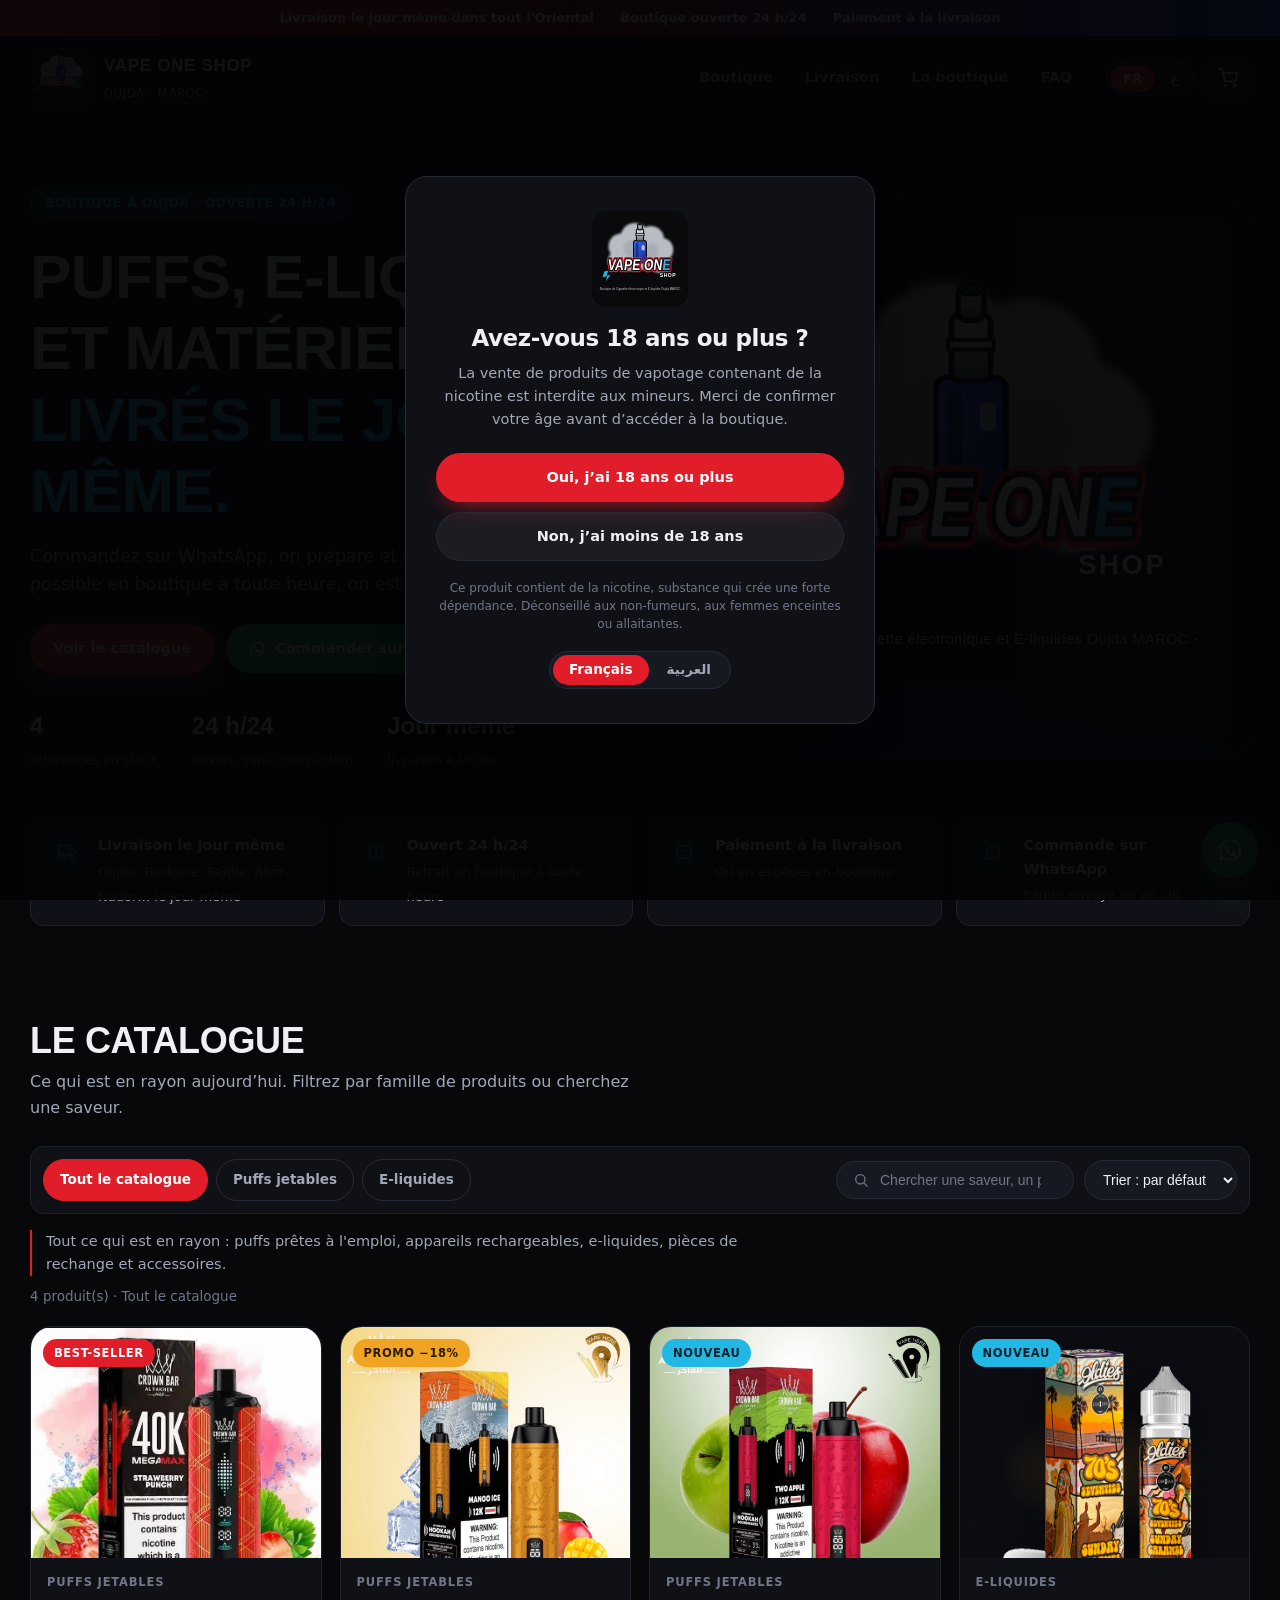
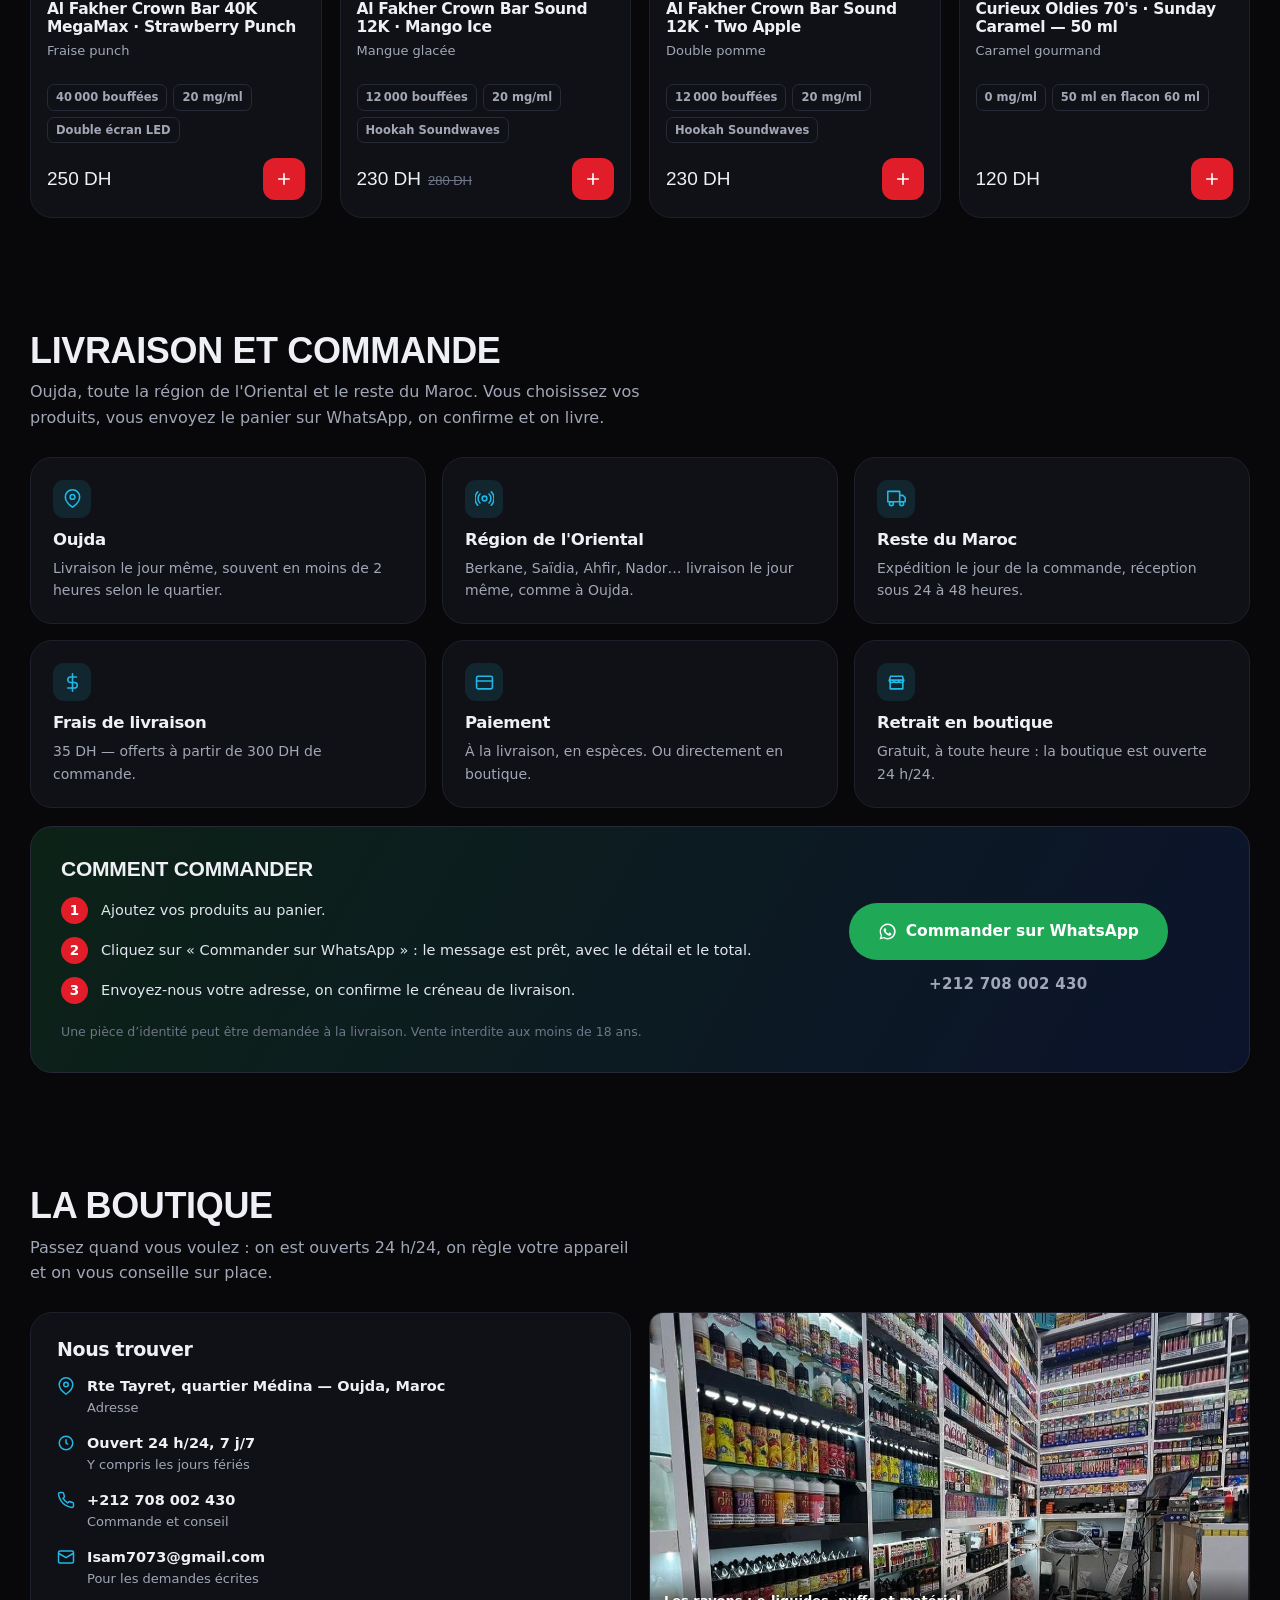
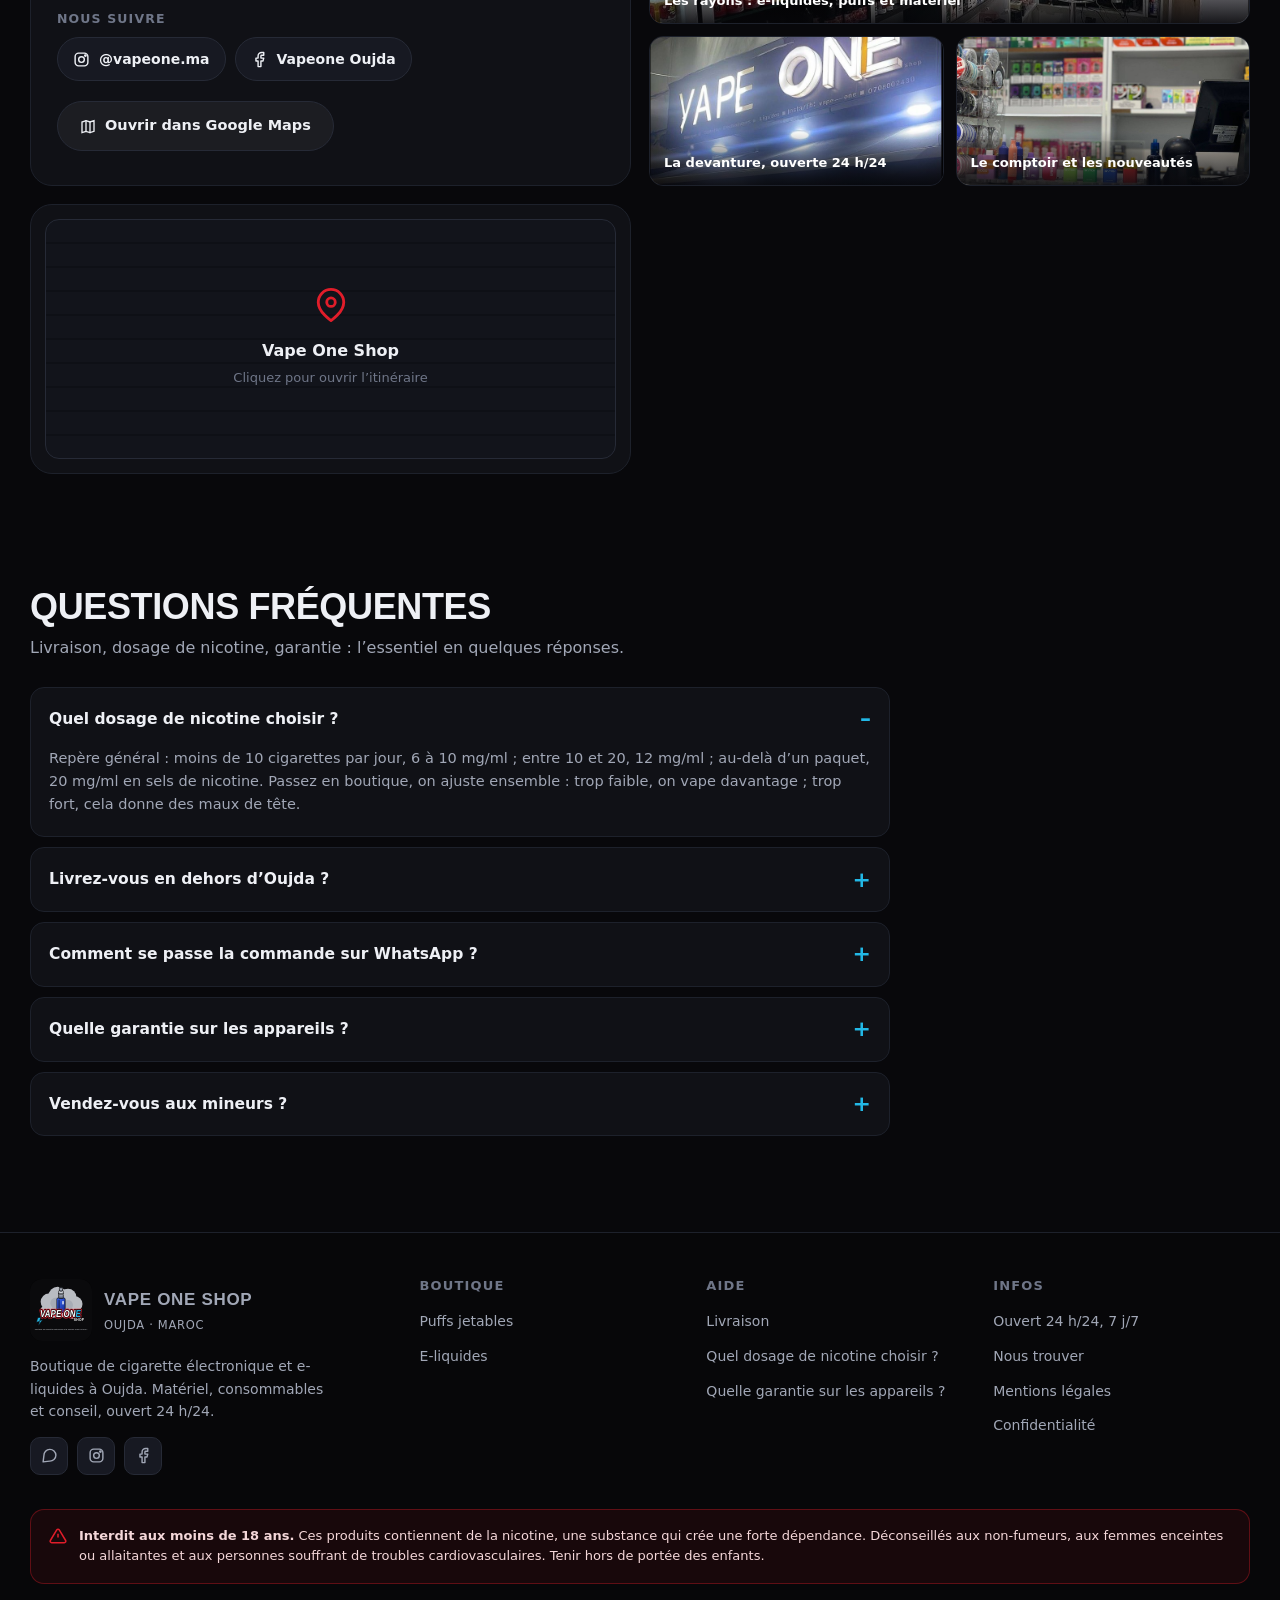
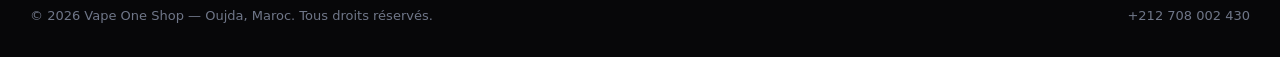
==== index.html @ eb155475 "Correction de la page blanche et retour du compteur de références Un navigateur ayant gardé l'ancien" ====
<!doctype html>
<html lang="fr" dir="ltr">
<head>
<meta charset="utf-8">
<meta name="viewport" content="width=device-width, initial-scale=1">
<title>Vape One Shop — Puffs, cigarettes électroniques et e-liquides à Oujda</title>
<meta name="description" content="Vape One Shop, Oujda : puffs, cigarettes électroniques, e-liquides et accessoires. Ouvert 24 h/24, livraison le jour même à Oujda, commande sur WhatsApp.">
<link rel="icon" href="assets/img/logo.svg">

<!-- Aperçu des liens partagés.
     APRÈS l'achat du domaine, remplacer l'adresse github.io par le domaine
     dans les trois lignes ci-dessous : WhatsApp et Facebook exigent des URL complètes. -->
<meta property="og:type" content="website">
<meta property="og:site_name" content="Vape One Shop">
<meta property="og:title" content="Vape One Shop — Oujda">
<meta property="og:description" content="Puffs, cigarettes électroniques et e-liquides à Oujda. Ouvert 24 h/24, livraison le jour même, commande sur WhatsApp.">
<meta property="og:url" content="https://naps927.github.io/vape-one/">
<meta property="og:image" content="https://naps927.github.io/vape-one/assets/img/og-cover.jpg">
<meta property="og:image:width" content="1200">
<meta property="og:image:height" content="630">
<meta property="og:locale" content="fr_MA">
<meta property="og:locale:alternate" content="ar_MA">
<meta name="twitter:card" content="summary_large_image">
<link rel="stylesheet" href="assets/css/styles.css?v=3">
</head>
<body>

<!-- ===================== CONTRÔLE D'ÂGE ===================== -->
<div class="agegate" id="agegate" hidden>
  <div class="agegate-card">
    <img src="assets/img/logo.png" alt="Vape One Shop" onerror="this.onerror=null;this.src='assets/img/logo.svg'">
    <h2 data-i18n="age.title"></h2>
    <p data-i18n="age.text"></p>
    <div class="agegate-actions">
      <button class="btn btn-primary btn-block" id="ageYes" data-i18n="age.yes"></button>
      <button class="btn btn-ghost btn-block" id="ageNo" data-i18n="age.no"></button>
    </div>
    <p class="denied" id="ageDenied" hidden data-i18n="age.denied"></p>
    <small data-i18n="age.legal"></small>
    <div class="lang-switch small" id="ageLang">
      <button data-lang="fr">Français</button>
      <button data-lang="ar">العربية</button>
    </div>
  </div>
</div>

<!-- ===================== BANDEAU ===================== -->
<div class="topbar">
  <div class="wrap">
    <span data-i18n="top.delivery"></span>
    <span data-i18n="top.open"></span>
    <span data-i18n="top.pay"></span>
  </div>
</div>

<!-- ===================== HEADER ===================== -->
<header class="site-header">
  <div class="wrap header-row">
    <a class="brand" href="#top">
      <img src="assets/img/logo.png" alt="Vape One Shop" onerror="this.onerror=null;this.src='assets/img/logo.svg'">
      <span class="brand-text">
        <strong class="display">Vape One Shop</strong>
        <small>Oujda · Maroc</small>
      </span>
    </a>

    <nav class="main-nav" id="mainNav">
      <a href="#boutique" data-i18n="nav.shop"></a>
      <a href="#rechargeable" data-i18n="nav.recharge"></a>
      <a href="#livraison" data-i18n="nav.delivery"></a>
      <a href="#magasin" data-i18n="nav.store"></a>
      <a href="#faq" data-i18n="nav.faq"></a>
    </nav>

    <div class="header-actions">
      <div class="lang-switch" id="langSwitch">
        <button data-lang="fr">FR</button>
        <button data-lang="ar">ع</button>
      </div>
      <button class="icon-btn burger" id="burger" aria-label="Menu" aria-expanded="false">
        <svg width="20" height="20" viewBox="0 0 24 24" fill="none" stroke="currentColor" stroke-width="2" stroke-linecap="round"><path d="M3 6h18M3 12h18M3 18h18"/></svg>
      </button>
      <button class="icon-btn" id="openCart" aria-label="Panier">
        <svg width="20" height="20" viewBox="0 0 24 24" fill="none" stroke="currentColor" stroke-width="2" stroke-linecap="round" stroke-linejoin="round"><circle cx="9" cy="21" r="1"/><circle cx="20" cy="21" r="1"/><path d="M1 1h4l2.7 13.4a2 2 0 0 0 2 1.6h9.7a2 2 0 0 0 2-1.6L23 6H6"/></svg>
        <span class="cart-count" id="cartCount" data-empty="true">0</span>
      </button>
    </div>
  </div>
</header>

<main id="top">

  <!-- ===================== HERO ===================== -->
  <section class="hero">
    <div class="wrap hero-grid">
      <div>
        <span class="eyebrow" data-i18n="hero.eyebrow"></span>
        <h1 class="display"><span data-i18n="hero.title1"></span><br><span class="cy" data-i18n="hero.title2"></span></h1>
        <p class="lead" data-i18n="hero.lead"></p>
        <div class="hero-cta">
          <a class="btn btn-primary" href="#boutique" data-i18n="hero.cta1"></a>
          <button class="btn btn-wa" data-wa="direct">
            <svg width="17" height="17" viewBox="0 0 24 24" fill="currentColor"><path d="M12 2a10 10 0 0 0-8.6 15L2 22l5.2-1.4A10 10 0 1 0 12 2zm0 18.2a8.2 8.2 0 0 1-4.2-1.2l-.3-.2-3.1.8.8-3-.2-.3A8.2 8.2 0 1 1 12 20.2zm4.5-6.1c-.2-.1-1.4-.7-1.7-.8s-.4-.1-.5.1-.6.8-.7 1-.3.2-.5.1a6.7 6.7 0 0 1-3.3-2.9c-.2-.4.2-.4.6-1.2a.4.4 0 0 0 0-.4c0-.1-.5-1.3-.7-1.7s-.4-.4-.5-.4h-.5a.9.9 0 0 0-.7.3 2.8 2.8 0 0 0-.9 2.1 4.9 4.9 0 0 0 1 2.6 11 11 0 0 0 4.2 3.7c1.5.6 2.1.7 2.9.6a2.5 2.5 0 0 0 1.6-1.1 2 2 0 0 0 .1-1.1c0-.1-.2-.2-.4-.3z"/></svg>
            <span data-i18n="hero.cta2"></span>
          </button>
        </div>
        <div class="hero-stats">
          <div><strong id="statRefs">—</strong><span data-i18n="hero.stat1"></span></div>
          <div><strong data-i18n="hero.stat2v"></strong><span data-i18n="hero.stat2"></span></div>
          <div><strong data-i18n="hero.stat3v"></strong><span data-i18n="hero.stat3"></span></div>
        </div>
      </div>
      <div class="hero-card">
        <img src="assets/img/logo.png" alt="Vape One Shop, Oujda" onerror="this.onerror=null;this.src='assets/img/logo.svg'">
      </div>
    </div>

    <div class="wrap">
      <div class="perks">
        <div class="perk">
          <span class="ico"><svg width="18" height="18" viewBox="0 0 24 24" fill="none" stroke="currentColor" stroke-width="2" stroke-linecap="round"><path d="M1 3h15v13H1zM16 8h4l3 3v5h-7z"/><circle cx="5.5" cy="18.5" r="2.5"/><circle cx="18.5" cy="18.5" r="2.5"/></svg></span>
          <div><strong data-i18n="perk1.t"></strong><span data-i18n="perk1.s"></span></div>
        </div>
        <div class="perk">
          <span class="ico"><svg width="18" height="18" viewBox="0 0 24 24" fill="none" stroke="currentColor" stroke-width="2" stroke-linecap="round"><circle cx="12" cy="12" r="9"/><path d="M12 7v5l3 2"/></svg></span>
          <div><strong data-i18n="perk2.t"></strong><span data-i18n="perk2.s"></span></div>
        </div>
        <div class="perk">
          <span class="ico"><svg width="18" height="18" viewBox="0 0 24 24" fill="none" stroke="currentColor" stroke-width="2" stroke-linecap="round"><rect x="2" y="4" width="20" height="16" rx="2"/><path d="M2 10h20"/></svg></span>
          <div><strong data-i18n="perk3.t"></strong><span data-i18n="perk3.s"></span></div>
        </div>
        <div class="perk">
          <span class="ico"><svg width="18" height="18" viewBox="0 0 24 24" fill="none" stroke="currentColor" stroke-width="2" stroke-linecap="round"><path d="M21 11.5a8.4 8.4 0 0 1-9 8.4L3 21l1.1-9A8.4 8.4 0 1 1 21 11.5z"/></svg></span>
          <div><strong data-i18n="perk4.t"></strong><span data-i18n="perk4.s"></span></div>
        </div>
      </div>
    </div>
  </section>

  <!-- ===================== CATALOGUE ===================== -->
  <section id="boutique">
    <div class="wrap">
      <div class="section-head">
        <div>
          <h2 class="display" data-i18n="cat.title"></h2>
          <p data-i18n="cat.sub"></p>
        </div>
      </div>

      <div class="toolbar">
        <div class="chips" id="chips"></div>
        <div class="toolbar-right">
          <label class="search">
            <svg width="16" height="16" viewBox="0 0 24 24" fill="none" stroke="currentColor" stroke-width="2" stroke-linecap="round"><circle cx="11" cy="11" r="7"/><path d="M21 21l-4.3-4.3"/></svg>
            <input type="search" id="search" data-i18n-ph="cat.search" aria-label="search">
          </label>
          <select class="sort" id="sort" aria-label="sort">
            <option value="pop" data-i18n="cat.sortPop"></option>
            <option value="asc" data-i18n="cat.sortAsc"></option>
            <option value="desc" data-i18n="cat.sortDesc"></option>
            <option value="name" data-i18n="cat.sortName"></option>
          </select>
        </div>
      </div>

      <p class="cat-note" id="catNote"></p>
      <p class="result-line" id="resultLine"></p>
      <div class="grid" id="grid"></div>
    </div>
  </section>

  <!-- ===================== RECHARGEABLE ===================== -->
  <section id="rechargeable">
    <div class="wrap">
      <div class="banner">
        <div>
          <span class="eyebrow" data-i18n="rc.eyebrow"></span>
          <h2 class="display" data-i18n="rc.title" style="margin:16px 0 12px"></h2>
          <p data-i18n="rc.text"></p>
          <ul>
            <li><svg width="17" height="17" viewBox="0 0 24 24" fill="none" stroke="currentColor" stroke-width="2.4" stroke-linecap="round"><path d="M20 6L9 17l-5-5"/></svg><span data-i18n="rc.li1"></span></li>
            <li><svg width="17" height="17" viewBox="0 0 24 24" fill="none" stroke="currentColor" stroke-width="2.4" stroke-linecap="round"><path d="M20 6L9 17l-5-5"/></svg><span data-i18n="rc.li2"></span></li>
            <li><svg width="17" height="17" viewBox="0 0 24 24" fill="none" stroke="currentColor" stroke-width="2.4" stroke-linecap="round"><path d="M20 6L9 17l-5-5"/></svg><span data-i18n="rc.li3"></span></li>
          </ul>
          <button class="btn btn-blue" data-goto="rechargeable" data-i18n="rc.cta"></button>
        </div>
        <div class="banner-visual" id="bannerVisual"></div>
      </div>
    </div>
  </section>

  <!-- ===================== LIVRAISON ===================== -->
  <section id="livraison">
    <div class="wrap">
      <div class="section-head">
        <div>
          <h2 class="display" data-i18n="dl.title"></h2>
          <p data-i18n="dl.sub"></p>
        </div>
      </div>

      <div class="delivery-grid">
        <div class="info-card ship-card">
          <span class="ico"><svg width="19" height="19" viewBox="0 0 24 24" fill="none" stroke="currentColor" stroke-width="2" stroke-linecap="round" stroke-linejoin="round"><path d="M21 10c0 7-9 13-9 13s-9-6-9-13a9 9 0 0 1 18 0z"/><circle cx="12" cy="10" r="3"/></svg></span>
          <h3 data-i18n="dl.c1t"></h3>
          <p data-i18n="dl.c1s"></p>
        </div>
        <div class="info-card ship-card">
          <span class="ico"><svg width="19" height="19" viewBox="0 0 24 24" fill="none" stroke="currentColor" stroke-width="2" stroke-linecap="round" stroke-linejoin="round"><circle cx="12" cy="12" r="3"/><path d="M6.3 6.3a8 8 0 0 0 0 11.4M17.7 17.7a8 8 0 0 0 0-11.4M3.5 3.5a12 12 0 0 0 0 17M20.5 20.5a12 12 0 0 0 0-17"/></svg></span>
          <h3 data-i18n="dl.c2t"></h3>
          <p data-i18n="dl.c2s"></p>
        </div>
        <div class="info-card ship-card">
          <span class="ico"><svg width="19" height="19" viewBox="0 0 24 24" fill="none" stroke="currentColor" stroke-width="2" stroke-linecap="round" stroke-linejoin="round"><path d="M1 3h15v13H1zM16 8h4l3 3v5h-7z"/><circle cx="5.5" cy="18.5" r="2.5"/><circle cx="18.5" cy="18.5" r="2.5"/></svg></span>
          <h3 data-i18n="dl.c3t"></h3>
          <p data-i18n="dl.c3s"></p>
        </div>
        <div class="info-card ship-card">
          <span class="ico"><svg width="19" height="19" viewBox="0 0 24 24" fill="none" stroke="currentColor" stroke-width="2" stroke-linecap="round" stroke-linejoin="round"><path d="M12 1v22"/><path d="M17 5H9.5a3.5 3.5 0 0 0 0 7h5a3.5 3.5 0 0 1 0 7H6"/></svg></span>
          <h3 data-i18n="dl.c4t"></h3>
          <p data-i18n="dl.c4s"></p>
        </div>
        <div class="info-card ship-card">
          <span class="ico"><svg width="19" height="19" viewBox="0 0 24 24" fill="none" stroke="currentColor" stroke-width="2" stroke-linecap="round" stroke-linejoin="round"><rect x="2" y="4" width="20" height="16" rx="2"/><path d="M2 10h20"/></svg></span>
          <h3 data-i18n="dl.c5t"></h3>
          <p data-i18n="dl.c5s"></p>
        </div>
        <div class="info-card ship-card">
          <span class="ico"><svg width="19" height="19" viewBox="0 0 24 24" fill="none" stroke="currentColor" stroke-width="2" stroke-linecap="round" stroke-linejoin="round"><path d="M3 9l1.5-5h15L21 9"/><path d="M4 9v11h16V9"/><path d="M3 9h18a3 3 0 0 1-6 0 3 3 0 0 1-6 0 3 3 0 0 1-6 0z"/></svg></span>
          <h3 data-i18n="dl.c6t"></h3>
          <p data-i18n="dl.c6s"></p>
        </div>
      </div>

      <div class="order-box">
        <div>
          <h3 class="display" data-i18n="dl.stepsT"></h3>
          <ol class="steps">
            <li><span>1</span><p data-i18n="dl.s1"></p></li>
            <li><span>2</span><p data-i18n="dl.s2"></p></li>
            <li><span>3</span><p data-i18n="dl.s3"></p></li>
          </ol>
          <p class="mini-note" data-i18n="dl.note"></p>
        </div>
        <div class="order-cta">
          <button class="btn btn-wa btn-lg" data-wa="cart">
            <svg width="19" height="19" viewBox="0 0 24 24" fill="currentColor"><path d="M12 2a10 10 0 0 0-8.6 15L2 22l5.2-1.4A10 10 0 1 0 12 2zm0 18.2a8.2 8.2 0 0 1-4.2-1.2l-.3-.2-3.1.8.8-3-.2-.3A8.2 8.2 0 1 1 12 20.2zm4.5-6.1c-.2-.1-1.4-.7-1.7-.8s-.4-.1-.5.1-.6.8-.7 1-.3.2-.5.1a6.7 6.7 0 0 1-3.3-2.9c-.2-.4.2-.4.6-1.2a.4.4 0 0 0 0-.4c0-.1-.5-1.3-.7-1.7s-.4-.4-.5-.4h-.5a.9.9 0 0 0-.7.3 2.8 2.8 0 0 0-.9 2.1 4.9 4.9 0 0 0 1 2.6 11 11 0 0 0 4.2 3.7c1.5.6 2.1.7 2.9.6a2.5 2.5 0 0 0 1.6-1.1 2 2 0 0 0 .1-1.1c0-.1-.2-.2-.4-.3z"/></svg>
            <span data-i18n="dl.cta"></span>
          </button>
          <a class="wa-number" id="waNumber" href="#"></a>
        </div>
      </div>
    </div>
  </section>

  <!-- ===================== BOUTIQUE ===================== -->
  <section id="magasin">
    <div class="wrap">
      <div class="section-head">
        <div>
          <h2 class="display" data-i18n="st.title"></h2>
          <p data-i18n="st.sub"></p>
        </div>
      </div>
      <div class="shop-grid">
        <div class="info-card">
          <h3 data-i18n="st.find"></h3>
          <ul class="info-list">
            <li>
              <svg width="18" height="18" viewBox="0 0 24 24" fill="none" stroke="currentColor" stroke-width="2"><path d="M21 10c0 7-9 13-9 13s-9-6-9-13a9 9 0 0 1 18 0z"/><circle cx="12" cy="10" r="3"/></svg>
              <div><strong id="shopAddress"></strong><span data-i18n="st.addrT"></span></div>
            </li>
            <li>
              <svg width="18" height="18" viewBox="0 0 24 24" fill="none" stroke="currentColor" stroke-width="2"><circle cx="12" cy="12" r="9"/><path d="M12 7v5l3 2"/></svg>
              <div><strong data-i18n="st.hoursT"></strong><span data-i18n="st.hoursS"></span></div>
            </li>
            <li>
              <svg width="18" height="18" viewBox="0 0 24 24" fill="none" stroke="currentColor" stroke-width="2"><path d="M22 16.9v3a2 2 0 0 1-2.2 2 19.8 19.8 0 0 1-8.6-3.1 19.5 19.5 0 0 1-6-6A19.8 19.8 0 0 1 2 4.2 2 2 0 0 1 4 2h3a2 2 0 0 1 2 1.7c.1 1 .4 1.9.7 2.8a2 2 0 0 1-.5 2.1L8.1 9.9a16 16 0 0 0 6 6l1.3-1.1a2 2 0 0 1 2.1-.5c.9.3 1.8.6 2.8.7a2 2 0 0 1 1.7 2z"/></svg>
              <div><strong><a id="shopPhone" href="#"></a></strong><span data-i18n="st.phoneS"></span></div>
            </li>
            <li>
              <svg width="18" height="18" viewBox="0 0 24 24" fill="none" stroke="currentColor" stroke-width="2"><rect x="2" y="4" width="20" height="16" rx="2"/><path d="M2 7l10 6 10-6"/></svg>
              <div><strong><a id="shopMail" href="#"></a></strong><span data-i18n="st.mailS"></span></div>
            </li>
          </ul>
          <h4 class="follow-title" data-i18n="st.follow"></h4>
          <div class="follow" id="follow"></div>

          <a class="btn btn-ghost" id="mapsBtn" href="#" target="_blank" rel="noopener">
            <svg width="16" height="16" viewBox="0 0 24 24" fill="none" stroke="currentColor" stroke-width="2" stroke-linecap="round"><path d="M9 20l-6 2V6l6-2 6 2 6-2v16l-6 2-6-2z"/><path d="M9 4v16M15 6v16"/></svg>
            <span data-i18n="st.maps"></span>
          </a>
        </div>
        <div class="shop-gallery" id="shopGallery"></div>

        <a class="info-card map-card" id="mapCard" href="#" target="_blank" rel="noopener" hidden>
          <div class="map">
            <div class="pin">
              <svg width="34" height="34" viewBox="0 0 24 24" fill="none" stroke="#e11d2a" stroke-width="2"><path d="M21 10c0 7-9 13-9 13s-9-6-9-13a9 9 0 0 1 18 0z"/><circle cx="12" cy="10" r="3"/></svg>
              <b>Vape One Shop</b>
              <span data-i18n="st.mapHint"></span>
            </div>
          </div>
        </a>
      </div>
    </div>
  </section>

  <!-- ===================== FAQ ===================== -->
  <section id="faq">
    <div class="wrap">
      <div class="section-head">
        <div>
          <h2 class="display" data-i18n="faq.title"></h2>
          <p data-i18n="faq.sub"></p>
        </div>
      </div>
      <div class="faq">
        <details class="qa" open><summary><span data-i18n="faq.q1"></span></summary><p data-i18n="faq.a1"></p></details>
        <details class="qa"><summary><span data-i18n="faq.q2"></span></summary><p data-i18n="faq.a2"></p></details>
        <details class="qa"><summary><span data-i18n="faq.q3"></span></summary><p data-i18n="faq.a3"></p></details>
        <details class="qa"><summary><span data-i18n="faq.q4"></span></summary><p data-i18n="faq.a4"></p></details>
        <details class="qa"><summary><span data-i18n="faq.q5"></span></summary><p data-i18n="faq.a5"></p></details>
      </div>
    </div>
  </section>
</main>

<!-- ===================== FOOTER ===================== -->
<footer>
  <div class="wrap">
    <div class="foot-grid">
      <div class="foot-brand">
        <a class="brand" href="#top" style="margin-bottom:14px">
          <img src="assets/img/logo.png" alt="Vape One Shop" onerror="this.onerror=null;this.src='assets/img/logo.svg'">
          <span class="brand-text"><strong class="display">Vape One Shop</strong><small>Oujda · Maroc</small></span>
        </a>
        <p data-i18n="ft.about"></p>
        <div class="socials" id="footSocials"></div>
      </div>
      <div>
        <h4 data-i18n="ft.shop"></h4>
        <ul id="footCats"></ul>
      </div>
      <div>
        <h4 data-i18n="ft.help"></h4>
        <ul>
          <li><a href="#livraison" data-i18n="nav.delivery"></a></li>
          <li><a href="#faq" data-i18n="faq.q1"></a></li>
          <li><a href="#faq" data-i18n="faq.q4"></a></li>
        </ul>
      </div>
      <div>
        <h4 data-i18n="ft.info"></h4>
        <ul>
          <li><a href="#magasin" data-i18n="st.hoursT"></a></li>
          <li><a href="#magasin" data-i18n="st.find"></a></li>
          <li><a href="#" data-i18n="ft.legalLink"></a></li>
          <li><a href="#" data-i18n="ft.privacy"></a></li>
        </ul>
      </div>
    </div>

    <div class="legal-note">
      <svg width="18" height="18" viewBox="0 0 24 24" fill="none" stroke="currentColor" stroke-width="2"><path d="M12 9v5"/><path d="M12 17h.01"/><path d="M10.3 3.9L1.8 18a2 2 0 0 0 1.7 3h17a2 2 0 0 0 1.7-3L13.7 3.9a2 2 0 0 0-3.4 0z"/></svg>
      <div><strong data-i18n="ft.legalT"></strong> <span data-i18n="ft.legal"></span></div>
    </div>

    <div class="copyright">
      <span>© <span id="year">2026</span> Vape One Shop — Oujda, Maroc. <span data-i18n="ft.rights"></span></span>
      <span id="footPhone"></span>
    </div>
  </div>
</footer>

<!-- ===================== PANIER ===================== -->
<div class="overlay" id="overlay"></div>

<aside class="drawer" id="drawer" aria-label="Panier">
  <div class="drawer-head">
    <h3 class="display" data-i18n="cart.title"></h3>
    <button class="close-btn" id="closeCart" aria-label="Fermer">
      <svg width="18" height="18" viewBox="0 0 24 24" fill="none" stroke="currentColor" stroke-width="2" stroke-linecap="round"><path d="M18 6L6 18M6 6l12 12"/></svg>
    </button>
  </div>
  <div class="ship-bar">
    <span id="shipMsg"></span>
    <div class="ship-track"><div class="ship-fill" id="shipFill"></div></div>
  </div>
  <div class="cart-items" id="cartItems"></div>
  <div class="drawer-foot">
    <div class="totals">
      <div><span data-i18n="cart.sub"></span><span id="subTotal"></span></div>
      <div><span data-i18n="cart.ship"></span><span id="shipCost">—</span></div>
      <div class="grand"><span data-i18n="cart.total"></span><span id="grandTotal"></span></div>
    </div>
    <button class="btn btn-wa btn-block" id="checkout" data-wa="cart">
      <svg width="18" height="18" viewBox="0 0 24 24" fill="currentColor"><path d="M12 2a10 10 0 0 0-8.6 15L2 22l5.2-1.4A10 10 0 1 0 12 2zm0 18.2a8.2 8.2 0 0 1-4.2-1.2l-.3-.2-3.1.8.8-3-.2-.3A8.2 8.2 0 1 1 12 20.2zm4.5-6.1c-.2-.1-1.4-.7-1.7-.8s-.4-.1-.5.1-.6.8-.7 1-.3.2-.5.1a6.7 6.7 0 0 1-3.3-2.9c-.2-.4.2-.4.6-1.2a.4.4 0 0 0 0-.4c0-.1-.5-1.3-.7-1.7s-.4-.4-.5-.4h-.5a.9.9 0 0 0-.7.3 2.8 2.8 0 0 0-.9 2.1 4.9 4.9 0 0 0 1 2.6 11 11 0 0 0 4.2 3.7c1.5.6 2.1.7 2.9.6a2.5 2.5 0 0 0 1.6-1.1 2 2 0 0 0 .1-1.1c0-.1-.2-.2-.4-.3z"/></svg>
      <span data-i18n="cart.order"></span>
    </button>
    <p class="pay-note" data-i18n="cart.note"></p>
  </div>
</aside>

<!-- ===================== FICHE PRODUIT ===================== -->
<div class="modal" id="modal" role="dialog" aria-modal="true">
  <div class="modal-card">
    <button class="close-btn modal-close" id="closeModal" aria-label="Fermer">
      <svg width="18" height="18" viewBox="0 0 24 24" fill="none" stroke="currentColor" stroke-width="2" stroke-linecap="round"><path d="M18 6L6 18M6 6l12 12"/></svg>
    </button>
    <div class="modal-media" id="modalMedia"></div>
    <div class="modal-body" id="modalBody"></div>
  </div>
</div>

<!-- ===================== BOUTON WHATSAPP FLOTTANT ===================== -->
<button class="wa-float" data-wa="cart" aria-label="WhatsApp">
  <svg width="26" height="26" viewBox="0 0 24 24" fill="currentColor"><path d="M12 2a10 10 0 0 0-8.6 15L2 22l5.2-1.4A10 10 0 1 0 12 2zm0 18.2a8.2 8.2 0 0 1-4.2-1.2l-.3-.2-3.1.8.8-3-.2-.3A8.2 8.2 0 1 1 12 20.2zm4.5-6.1c-.2-.1-1.4-.7-1.7-.8s-.4-.1-.5.1-.6.8-.7 1-.3.2-.5.1a6.7 6.7 0 0 1-3.3-2.9c-.2-.4.2-.4.6-1.2a.4.4 0 0 0 0-.4c0-.1-.5-1.3-.7-1.7s-.4-.4-.5-.4h-.5a.9.9 0 0 0-.7.3 2.8 2.8 0 0 0-.9 2.1 4.9 4.9 0 0 0 1 2.6 11 11 0 0 0 4.2 3.7c1.5.6 2.1.7 2.9.6a2.5 2.5 0 0 0 1.6-1.1 2 2 0 0 0 .1-1.1c0-.1-.2-.2-.4-.3z"/></svg>
</button>

<!-- ===================== VISIONNEUSE PHOTOS ===================== -->
<div class="lightbox" id="lightbox" role="dialog" aria-modal="true">
  <button class="lb-close" id="lbClose" aria-label="Fermer">
    <svg width="20" height="20" viewBox="0 0 24 24" fill="none" stroke="currentColor" stroke-width="2" stroke-linecap="round"><path d="M18 6L6 18M6 6l12 12"/></svg>
  </button>
  <button class="lb-nav lb-prev" id="lbPrev" aria-label="Photo précédente">
    <svg width="24" height="24" viewBox="0 0 24 24" fill="none" stroke="currentColor" stroke-width="2.2" stroke-linecap="round" stroke-linejoin="round"><path d="M15 18l-6-6 6-6"/></svg>
  </button>
  <figure class="lb-stage">
    <img id="lbImg" src="" alt="">
    <figcaption><span id="lbCaption"></span><small id="lbCount"></small></figcaption>
  </figure>
  <button class="lb-nav lb-next" id="lbNext" aria-label="Photo suivante">
    <svg width="24" height="24" viewBox="0 0 24 24" fill="none" stroke="currentColor" stroke-width="2.2" stroke-linecap="round" stroke-linejoin="round"><path d="M9 18l6-6-6-6"/></svg>
  </button>
</div>

<div class="toasts" id="toasts"></div>

<script src="assets/js/i18n.js?v=3"></script>
<script src="assets/js/products.js?v=3"></script>
<script src="assets/js/app.js?v=3"></script>
</body>
</html>
---- assets/css/styles.css ----
/* ===========================================================
   Vape One Shop — Oujda, Maroc
   Feuille de style unique, 100 % locale (aucune dépendance)
   =========================================================== */

:root {
  --ink:        #08080b;
  --surface:    #101116;
  --surface-2:  #171922;
  --line:       #262a36;
  --line-soft:  #1d212b;

  --text:       #eef0f5;
  --muted:      #a1a7b6;
  --faint:      #6f7688;

  --red:        #e11d2a;
  --red-dark:   #b21420;
  --blue:       #1d4ed8;
  --cyan:       #22b8e6;
  --green:      #2ec27e;
  --amber:      #f0a422;

  --radius:     14px;
  --radius-lg:  22px;
  --shadow:     0 18px 40px -18px rgba(0,0,0,.85);
  --ring:       0 0 0 3px rgba(34,184,230,.35);
  --max:        1220px;
  --header-h:   132px;
}

* { box-sizing: border-box; }

html { scroll-behavior: smooth; scroll-padding-top: calc(var(--header-h) + 12px); }

body {
  margin: 0;
  background:
    radial-gradient(900px 500px at 12% -10%, rgba(29,78,216,.18), transparent 60%),
    radial-gradient(800px 460px at 88% -6%, rgba(225,29,42,.16), transparent 62%),
    var(--ink);
  color: var(--text);
  font: 16px/1.6 "Segoe UI", system-ui, -apple-system, "Helvetica Neue", Arial, sans-serif;
  -webkit-font-smoothing: antialiased;
}

body.is-locked { overflow: hidden; }

img { max-width: 100%; display: block; }
a { color: inherit; text-decoration: none; }
button { font: inherit; color: inherit; cursor: pointer; }

h1, h2, h3, h4 { line-height: 1.15; margin: 0; letter-spacing: -.02em; }

.wrap { width: min(100% - 32px, var(--max)); margin-inline: auto; }

.display {
  font-family: "Arial Black", "Segoe UI Black", Impact, sans-serif;
  font-weight: 900;
  letter-spacing: -.01em;
  text-transform: uppercase;
}

/* ---------- boutons ---------- */
.btn {
  display: inline-flex; align-items: center; justify-content: center; gap: 9px;
  border: 1px solid transparent; border-radius: 999px;
  padding: 12px 22px; font-weight: 700; font-size: 14.5px;
  transition: transform .15s ease, background .2s ease, border-color .2s ease, opacity .2s;
  white-space: nowrap;
}
.btn:active { transform: translateY(1px); }
.btn:focus-visible { outline: none; box-shadow: var(--ring); }

.btn-primary { background: var(--red); color: #fff; box-shadow: 0 10px 24px -12px var(--red); }
.btn-primary:hover { background: var(--red-dark); }

.btn-blue { background: var(--blue); color: #fff; }
.btn-blue:hover { background: #1740b8; }

.btn-ghost { background: rgba(255,255,255,.05); border-color: var(--line); color: var(--text); }
.btn-ghost:hover { background: rgba(255,255,255,.1); border-color: #37405a; }

.btn-block { width: 100%; }
.btn[disabled] { opacity: .45; cursor: not-allowed; }

/* ---------- header ---------- */
.topbar {
  background: linear-gradient(90deg, var(--red), #7a0f18 45%, var(--blue));
  color: #fff; font-size: 13px; font-weight: 600;
}
.topbar .wrap {
  display: flex; align-items: center; justify-content: center; gap: 26px;
  min-height: 36px; text-align: center; flex-wrap: wrap;
}
.topbar span { display: inline-flex; align-items: center; gap: 7px; }

.site-header {
  position: sticky; top: 0; z-index: 60;
  background: rgba(8,8,11,.86);
  backdrop-filter: blur(14px);
  border-bottom: 1px solid var(--line-soft);
}
.header-row {
  display: flex; align-items: center; gap: 20px;
  min-height: 84px;
}
.brand { display: flex; align-items: center; gap: 12px; flex-shrink: 0; }
.brand img { width: 62px; height: 62px; border-radius: 12px; background: #000; object-fit: cover; }
.brand-text strong { display: block; font-size: 17px; letter-spacing: .04em; }
.brand-text small { color: var(--muted); font-size: 11.5px; letter-spacing: .06em; text-transform: uppercase; }

.main-nav { display: flex; gap: 4px; margin-inline-start: auto; }
.main-nav a {
  padding: 9px 14px; border-radius: 999px; font-size: 14.5px; font-weight: 600; color: var(--muted);
  transition: color .2s, background .2s;
}
.main-nav a:hover { color: var(--text); background: rgba(255,255,255,.06); }

.header-actions { display: flex; align-items: center; gap: 10px; }

.icon-btn {
  position: relative;
  width: 44px; height: 44px; border-radius: 12px;
  display: grid; place-items: center;
  background: var(--surface-2); border: 1px solid var(--line);
}
.icon-btn:hover { border-color: #39415c; }
.cart-count {
  position: absolute; top: -7px; right: -7px;
  min-width: 21px; height: 21px; padding: 0 5px;
  border-radius: 999px; background: var(--red); color: #fff;
  font-size: 11.5px; font-weight: 800; display: grid; place-items: center;
  border: 2px solid var(--ink);
}
.cart-count[data-empty="true"] { display: none; }

.burger { display: none; }

/* ---------- hero ---------- */
.hero { padding: 64px 0 28px; }
.hero-grid { display: grid; grid-template-columns: 1.05fr .95fr; gap: 46px; align-items: center; }

.eyebrow {
  display: inline-flex; align-items: center; gap: 9px;
  padding: 7px 14px; border-radius: 999px;
  background: rgba(34,184,230,.1); border: 1px solid rgba(34,184,230,.3);
  color: var(--cyan); font-size: 12.5px; font-weight: 700; letter-spacing: .04em; text-transform: uppercase;
}
.hero h1 { font-size: clamp(38px, 5.2vw, 62px); margin: 20px 0 16px; }
.hero h1 em { font-style: normal; color: var(--red); }
.hero h1 .cy { color: var(--cyan); }
.hero p.lead { color: var(--muted); font-size: 17.5px; max-width: 52ch; margin: 0 0 26px; }
.hero-cta { display: flex; gap: 12px; flex-wrap: wrap; }

.hero-stats { display: flex; gap: 34px; margin-top: 34px; flex-wrap: wrap; }
.hero-stats div strong { display: block; font-size: 24px; font-family: "Arial Black", sans-serif; }
.hero-stats div span { color: var(--faint); font-size: 13px; }

.hero-card {
  position: relative; border-radius: var(--radius-lg); overflow: hidden;
  background: #000; border: 1px solid var(--line); box-shadow: var(--shadow);
  padding: 18px;
}
.hero-card img { border-radius: 16px; }
.hero-card::after {
  content: ""; position: absolute; inset: auto -30% -40% -30%; height: 60%;
  background: radial-gradient(closest-side, rgba(29,78,216,.35), transparent);
  pointer-events: none;
}

/* ---------- bandeau services ---------- */
.perks { display: grid; grid-template-columns: repeat(4, 1fr); gap: 14px; margin: 46px 0 10px; }
.perk {
  display: flex; gap: 13px; align-items: flex-start;
  background: var(--surface); border: 1px solid var(--line-soft); border-radius: var(--radius);
  padding: 16px 18px;
}
.perk .ico { width: 36px; height: 36px; border-radius: 10px; display: grid; place-items: center; flex-shrink: 0;
  background: rgba(34,184,230,.12); color: var(--cyan); }
.perk strong { display: block; font-size: 14.5px; }
.perk span { color: var(--muted); font-size: 13px; }

/* ---------- sections ---------- */
section { padding: 56px 0; }
.section-head { display: flex; align-items: flex-end; justify-content: space-between; gap: 20px; margin-bottom: 26px; flex-wrap: wrap; }
.section-head h2 { font-size: clamp(26px, 3.4vw, 36px); }
.section-head p { color: var(--muted); margin: 8px 0 0; max-width: 60ch; }

/* ---------- barre de filtres ---------- */
.toolbar {
  display: flex; gap: 12px; align-items: center; flex-wrap: wrap;
  background: var(--surface); border: 1px solid var(--line-soft);
  border-radius: var(--radius); padding: 12px; margin-bottom: 22px;
}
.chips { display: flex; gap: 8px; flex-wrap: wrap; }
.chip {
  padding: 9px 16px; border-radius: 999px; font-size: 13.5px; font-weight: 600;
  background: transparent; border: 1px solid var(--line); color: var(--muted);
  transition: all .18s;
}
.chip:hover { border-color: #3b4460; }
.chip[aria-pressed="true"] { background: var(--red); border-color: var(--red); color: #fff; }

.toolbar-right { margin-inline-start: auto; display: flex; gap: 10px; align-items: center; flex-wrap: wrap; }

.search {
  display: flex; align-items: center; gap: 9px;
  background: var(--surface-2); border: 1px solid var(--line); border-radius: 999px;
  padding: 9px 16px; min-width: 230px;
}
.search input { background: none; border: none; outline: none; color: var(--text); width: 100%; font-size: 14px; }
.search input::placeholder { color: var(--faint); }
.search svg { color: var(--faint); flex-shrink: 0; }

select.sort {
  background: var(--surface-2); border: 1px solid var(--line); color: var(--text);
  border-radius: 999px; padding: 10px 14px; font-size: 14px; outline: none;
}

.result-line { color: var(--faint); font-size: 13.5px; margin: -8px 0 18px; }

/* ---------- grille produits ---------- */
.grid { display: grid; grid-template-columns: repeat(4, 1fr); gap: 18px; }

.card {
  position: relative; display: flex; flex-direction: column;
  background: var(--surface); border: 1px solid var(--line-soft);
  border-radius: var(--radius-lg); overflow: hidden;
  transition: transform .2s ease, border-color .2s ease, box-shadow .2s ease;
}
.card:hover { transform: translateY(-4px); border-color: #333a52; box-shadow: var(--shadow); }

.card-media {
  position: relative; aspect-ratio: 4 / 3.2; display: grid; place-items: center;
  background: #0c0d12; cursor: pointer; overflow: hidden;
}
.card-media svg { width: 68%; height: 78%; }
.card-media::before {
  content: ""; position: absolute; inset: 0;
  background: radial-gradient(closest-side at 50% 62%, var(--glow, rgba(255,255,255,.16)), transparent 72%);
}

.badges {
  position: absolute; top: 12px; inset-inline-start: 12px; z-index: 2;
  display: flex; flex-direction: column; align-items: flex-start; gap: 6px;
}
[dir="rtl"] .badges { align-items: flex-end; }
.badge {
  padding: 5px 11px; border-radius: 999px; font-size: 11.5px; font-weight: 800;
  text-transform: uppercase; letter-spacing: .05em; background: var(--red); color: #fff;
}
.badge.alt   { background: var(--cyan); color: #04222d; }
.badge.blue  { background: var(--blue); }
.badge.out   { background: #33384a; color: #cfd4e2; }

.quickview {
  position: absolute; z-index: 2; right: 12px; bottom: 12px;
  padding: 8px 14px; border-radius: 999px; font-size: 12.5px; font-weight: 700;
  background: rgba(8,8,11,.72); border: 1px solid var(--line); backdrop-filter: blur(6px);
  opacity: 0; transform: translateY(6px); transition: .2s;
}
.card:hover .quickview { opacity: 1; transform: none; }

.card-body { padding: 15px 16px 17px; display: flex; flex-direction: column; gap: 9px; flex: 1; }
.card-cat { color: var(--faint); font-size: 11.5px; text-transform: uppercase; letter-spacing: .07em; font-weight: 700; }
.card-title { font-size: 15.5px; font-weight: 700; }
.card-flavor { color: var(--muted); font-size: 13px; margin-top: -4px; }

.specs { display: flex; gap: 6px; flex-wrap: wrap; }
.spec {
  font-size: 11.5px; font-weight: 600; color: var(--muted);
  border: 1px solid var(--line); border-radius: 7px; padding: 3px 8px;
}


.card-foot { display: flex; align-items: center; justify-content: space-between; gap: 10px; margin-top: auto; padding-top: 6px; }
.price { font-family: "Arial Black", sans-serif; font-size: 19px; }
.price .cur { font-size: 13px; margin-left: 3px; color: var(--muted); }
.price-old { color: var(--faint); text-decoration: line-through; font-size: 13px; margin-left: 7px; font-family: inherit; font-weight: 400; }

.add-btn {
  width: 42px; height: 42px; border-radius: 12px; display: grid; place-items: center;
  background: var(--red); color: #fff; border: none; transition: .18s;
}
.add-btn:hover { background: var(--red-dark); transform: scale(1.06); }
.add-btn[disabled] { background: #2b3040; color: var(--faint); }

.empty { text-align: center; padding: 60px 20px; color: var(--muted); grid-column: 1 / -1; }
.empty strong { display: block; font-size: 19px; color: var(--text); margin-bottom: 6px; }

/* ---------- bannière rechargeable ---------- */
.banner {
  display: grid; grid-template-columns: 1.15fr .85fr; gap: 34px; align-items: center;
  background: linear-gradient(120deg, rgba(29,78,216,.28), rgba(225,29,42,.2));
  border: 1px solid var(--line); border-radius: var(--radius-lg); padding: 34px;
}
.banner h2 { font-size: clamp(24px, 3vw, 34px); }
.banner p { color: #d7dbe6; max-width: 54ch; }
.banner ul { list-style: none; padding: 0; margin: 18px 0 24px; display: grid; gap: 9px; }
.banner li { display: flex; gap: 10px; align-items: center; font-size: 14.5px; color: #e6e9f2; }
.banner li svg { color: var(--cyan); flex-shrink: 0; }
.banner-visual { display: grid; place-items: center; }

/* ---------- infos boutique ---------- */
.shop-grid { display: grid; grid-template-columns: 1fr 1fr; gap: 18px; }
.info-card { background: var(--surface); border: 1px solid var(--line-soft); border-radius: var(--radius-lg); padding: 26px; }
.info-card h3 { font-size: 19px; margin-bottom: 14px; }
.info-list { list-style: none; padding: 0; margin: 0; display: grid; gap: 13px; }
.info-list li { display: flex; gap: 12px; align-items: flex-start; font-size: 14.5px; }
.info-list li svg { color: var(--cyan); flex-shrink: 0; margin-top: 2px; }
.info-list span { color: var(--muted); display: block; font-size: 13px; }

.map {
  height: 100%; min-height: 240px; border-radius: var(--radius); overflow: hidden;
  border: 1px solid var(--line); background:
    repeating-linear-gradient(0deg, #12141b 0 22px, #0e1016 22px 24px),
    repeating-linear-gradient(90deg, #12141b 0 22px, #0e1016 22px 24px);
  display: grid; place-items: center; position: relative;
}
.map .pin { text-align: center; }
.map .pin b { display: block; margin-top: 8px; }
.map .pin span { color: var(--faint); font-size: 13px; }

/* ---------- FAQ ---------- */
.faq { display: grid; gap: 10px; max-width: 860px; }
details.qa { background: var(--surface); border: 1px solid var(--line-soft); border-radius: var(--radius); padding: 4px 18px; }
details.qa summary {
  list-style: none; cursor: pointer; padding: 15px 0; font-weight: 700; font-size: 15.5px;
  display: flex; align-items: center; justify-content: space-between; gap: 16px;
}
details.qa summary::-webkit-details-marker { display: none; }
details.qa summary::after { content: "+"; color: var(--cyan); font-size: 22px; font-weight: 700; line-height: 1; }
details.qa[open] summary::after { content: "–"; }
details.qa p { margin: 0 0 16px; color: var(--muted); font-size: 14.5px; }

/* ---------- footer ---------- */
footer { border-top: 1px solid var(--line-soft); margin-top: 40px; padding: 46px 0 30px; background: #06060880; }
.foot-grid { display: grid; grid-template-columns: 1.4fr 1fr 1fr 1fr; gap: 30px; }
.foot-grid h4 { font-size: 13px; text-transform: uppercase; letter-spacing: .09em; color: var(--faint); margin-bottom: 14px; }
.foot-grid ul { list-style: none; padding: 0; margin: 0; display: grid; gap: 9px; }
.foot-grid a { color: var(--muted); font-size: 14px; }
.foot-grid a:hover { color: var(--text); }
.foot-brand p { color: var(--muted); font-size: 14px; max-width: 34ch; }
.socials { display: flex; gap: 9px; margin-top: 14px; }
.socials a {
  width: 38px; height: 38px; border-radius: 10px; display: grid; place-items: center;
  background: var(--surface-2); border: 1px solid var(--line); color: var(--muted);
}
.socials a:hover { color: var(--text); border-color: #39415c; }

.legal-note {
  margin-top: 34px; padding: 16px 18px; border-radius: var(--radius);
  border: 1px solid rgba(225,29,42,.35); background: rgba(225,29,42,.08);
  color: #f4d7d9; font-size: 13px; display: flex; gap: 12px; align-items: flex-start;
}
.legal-note svg { flex-shrink: 0; color: var(--red); margin-top: 1px; }
.copyright { margin-top: 22px; color: var(--faint); font-size: 13px; display: flex; justify-content: space-between; gap: 16px; flex-wrap: wrap; }

/* ---------- panier ---------- */
.overlay {
  position: fixed; inset: 0; background: rgba(4,4,7,.72); backdrop-filter: blur(3px);
  opacity: 0; visibility: hidden; transition: .25s; z-index: 80;
}
.overlay.open { opacity: 1; visibility: visible; }

.drawer {
  position: fixed; top: 0; right: 0; height: 100%; width: min(420px, 100%);
  background: var(--surface); border-left: 1px solid var(--line);
  transform: translateX(102%); transition: transform .3s cubic-bezier(.4,0,.2,1);
  z-index: 90; display: flex; flex-direction: column;
}
.drawer.open { transform: none; }
.drawer-head { display: flex; align-items: center; justify-content: space-between; padding: 20px; border-bottom: 1px solid var(--line-soft); }
.drawer-head h3 { font-size: 18px; }
.close-btn { width: 38px; height: 38px; border-radius: 10px; background: var(--surface-2); border: 1px solid var(--line); display: grid; place-items: center; }

.ship-bar { padding: 14px 20px; border-bottom: 1px solid var(--line-soft); font-size: 13px; color: var(--muted); }
.ship-track { height: 6px; border-radius: 999px; background: var(--surface-2); margin-top: 9px; overflow: hidden; }
.ship-fill { height: 100%; background: linear-gradient(90deg, var(--red), var(--cyan)); width: 0; transition: width .35s; }

.cart-items { flex: 1; overflow-y: auto; padding: 14px 20px; display: grid; gap: 12px; align-content: start; }
.cart-item { display: grid; grid-template-columns: 62px 1fr auto; gap: 12px; align-items: center;
  background: var(--surface-2); border: 1px solid var(--line-soft); border-radius: var(--radius); padding: 10px; }
.cart-item .thumb { width: 62px; height: 62px; border-radius: 10px; background: #0c0d12; display: grid; place-items: center; overflow: hidden; }
.cart-item .thumb svg { width: 78%; height: 82%; }
.ci-name { font-size: 13.5px; font-weight: 700; line-height: 1.3; }
.ci-meta { color: var(--faint); font-size: 12px; }
.qty { display: inline-flex; align-items: center; gap: 4px; margin-top: 7px; background: var(--surface); border: 1px solid var(--line); border-radius: 999px; padding: 2px; }
.qty button { width: 24px; height: 24px; border-radius: 50%; border: none; background: transparent; color: var(--muted); display: grid; place-items: center; font-size: 15px; line-height: 1; }
.qty button:hover { background: rgba(255,255,255,.08); color: var(--text); }
.qty span { min-width: 20px; text-align: center; font-size: 13px; font-weight: 700; }
.ci-right { text-align: right; display: grid; gap: 8px; justify-items: end; }
.ci-price { font-weight: 800; font-size: 14px; }
.ci-remove { background: none; border: none; color: var(--faint); font-size: 12px; text-decoration: underline; padding: 0; }
.ci-remove:hover { color: var(--red); }

.cart-empty { text-align: center; color: var(--muted); padding: 50px 20px; }
.cart-empty svg { color: #2c3142; margin-bottom: 14px; }

.drawer-foot { border-top: 1px solid var(--line-soft); padding: 18px 20px 22px; display: grid; gap: 12px; }
.totals { display: grid; gap: 7px; font-size: 14px; }
.totals div { display: flex; justify-content: space-between; color: var(--muted); }
.totals .grand { color: var(--text); font-size: 19px; font-weight: 800; padding-top: 9px; border-top: 1px dashed var(--line); }
.pay-note { color: var(--faint); font-size: 12px; text-align: center; }

/* ---------- fiche produit ---------- */
.modal {
  position: fixed; inset: 0; z-index: 95; display: grid; place-items: center; padding: 20px;
  opacity: 0; visibility: hidden; transition: .22s;
}
.modal.open { opacity: 1; visibility: visible; }
.modal-card {
  position: relative; width: min(880px, 100%); max-height: 88vh; overflow-y: auto;
  background: var(--surface); border: 1px solid var(--line); border-radius: var(--radius-lg);
  display: grid; grid-template-columns: 1fr 1fr; box-shadow: var(--shadow);
  transform: translateY(14px) scale(.985); transition: .22s;
}
.modal.open .modal-card { transform: none; }
.modal-media { background: #0c0d12; display: grid; place-items: center; padding: 30px; position: relative; }
.modal-media svg { width: 74%; }
.modal-body { padding: 30px; display: flex; flex-direction: column; gap: 14px; }
.modal-body h3 { font-size: 25px; }
.modal-body .desc { color: var(--muted); font-size: 14.5px; }
.modal-close { position: absolute; top: 12px; right: 12px; z-index: 3; }
.note-list { display: flex; gap: 7px; flex-wrap: wrap; }
.note-list span { font-size: 12px; padding: 5px 11px; border-radius: 999px; background: var(--surface-2); border: 1px solid var(--line); color: var(--muted); }
.stock-line { font-size: 13px; color: var(--green); font-weight: 600; }
.stock-line.low { color: var(--amber); }
.stock-line.out { color: var(--red); }
.modal-buy { display: flex; gap: 10px; align-items: center; margin-top: 6px; }

/* ---------- contrôle d'âge ---------- */
.agegate {
  position: fixed; inset: 0; z-index: 120; display: grid; place-items: center; padding: 22px;
  background: rgba(4,4,6,.94);
}
.agegate[hidden] { display: none; }
.agegate-card {
  width: min(470px, 100%); background: var(--surface); border: 1px solid var(--line);
  border-radius: var(--radius-lg); padding: 34px 30px; text-align: center; box-shadow: var(--shadow);
}
.agegate-card img { width: 96px; height: 96px; margin: 0 auto 18px; border-radius: 16px; background: #000; }
.agegate-card h2 { font-size: 23px; margin-bottom: 10px; }
.agegate-card p { color: var(--muted); font-size: 14.5px; margin: 0 0 22px; }
.agegate-actions { display: grid; gap: 10px; }
.agegate small { display: block; margin-top: 18px; color: var(--faint); font-size: 12px; line-height: 1.5; }
.agegate .denied { color: var(--red); font-weight: 600; margin-top: 16px; font-size: 14px; }

/* ---------- toast ---------- */
.toasts { position: fixed; left: 50%; bottom: 26px; transform: translateX(-50%); z-index: 130; display: grid; gap: 9px; width: min(360px, calc(100% - 32px)); }
.toast {
  background: var(--surface-2); border: 1px solid var(--line); border-left: 3px solid var(--green);
  border-radius: 12px; padding: 13px 16px; font-size: 14px; display: flex; align-items: center; gap: 11px;
  box-shadow: var(--shadow); animation: toastIn .25s ease both;
}
.toast.leaving { animation: toastOut .2s ease both; }
@keyframes toastIn  { from { opacity: 0; transform: translateY(14px); } }
@keyframes toastOut { to   { opacity: 0; transform: translateY(10px); } }

/* ---------- responsive ---------- */
@media (max-width: 1040px) {
  .grid { grid-template-columns: repeat(3, 1fr); }
  .perks { grid-template-columns: repeat(2, 1fr); }
  .foot-grid { grid-template-columns: 1fr 1fr; }
}
@media (max-width: 900px) {
  :root { --header-h: 120px; }
  .hero-grid, .banner, .shop-grid { grid-template-columns: 1fr; }
  .hero { padding-top: 40px; }
  .modal-card { grid-template-columns: 1fr; }
  .modal-media { padding: 22px; }
  .modal-media svg { width: 46%; }

  .main-nav {
    position: fixed; inset: var(--header-h) 0 auto 0; flex-direction: column; gap: 2px;
    background: var(--surface); border-bottom: 1px solid var(--line); padding: 12px 16px 18px;
    transform: translateY(calc(-100% - var(--header-h) - 20px)); transition: transform .28s; z-index: 55; margin: 0;
  }
  .main-nav.open { transform: none; }
  .main-nav a { padding: 13px 12px; font-size: 16px; }
  .burger { display: grid; }
  .header-actions { margin-inline-start: auto; }
}
@media (max-width: 680px) {
  .grid { grid-template-columns: repeat(2, 1fr); }
  .card-body { padding: 12px; }
  .card-title { font-size: 14px; }
  .toolbar-right { width: 100%; }
  .search { flex: 1; min-width: 0; }
  .brand img { width: 50px; height: 50px; }
  .brand-text small { display: none; }
  .foot-grid { grid-template-columns: 1fr; }
  .topbar .wrap { gap: 14px; font-size: 12px; }
}
@media (max-width: 420px) {
  .grid { grid-template-columns: 1fr; }
}

@media (prefers-reduced-motion: reduce) {
  * { animation-duration: .01ms !important; transition-duration: .01ms !important; }
  html { scroll-behavior: auto; }
}

/* ===========================================================
   Langue, WhatsApp, livraison, RTL
   =========================================================== */

/* ---------- sélecteur de langue ---------- */
.lang-switch {
  display: inline-flex; gap: 2px; padding: 3px;
  background: var(--surface-2); border: 1px solid var(--line); border-radius: 999px;
}
.lang-switch button {
  border: none; background: transparent; color: var(--muted);
  padding: 7px 13px; border-radius: 999px; font-size: 13px; font-weight: 700; line-height: 1;
  transition: background .18s, color .18s;
}
.lang-switch button:hover { color: var(--text); }
.lang-switch button.active { background: var(--red); color: #fff; }
.lang-switch.small { justify-content: center; margin-top: 18px; }
.lang-switch.small button { padding: 8px 16px; font-size: 13.5px; }

/* ---------- boutons WhatsApp ---------- */
.btn-wa { background: #1fa855; color: #fff; }
.btn-wa:hover { background: #178f47; }
.btn-lg { padding: 15px 28px; font-size: 15.5px; }

.wa-float {
  position: fixed; inset-block-end: 22px; inset-inline-end: 22px; z-index: 70;
  width: 56px; height: 56px; border-radius: 50%; border: none;
  background: #1fa855; color: #fff; display: grid; place-items: center;
  box-shadow: 0 12px 30px -10px rgba(31,168,85,.85);
  transition: transform .18s, background .2s;
}
.wa-float:hover { background: #178f47; transform: scale(1.06); }

/* ---------- livraison ---------- */
.delivery-grid { display: grid; grid-template-columns: repeat(3, 1fr); gap: 16px; }
.ship-card { padding: 22px; }
.ship-card .ico {
  width: 38px; height: 38px; border-radius: 11px; display: grid; place-items: center;
  background: rgba(34,184,230,.12); color: var(--cyan); margin-bottom: 13px;
}
.ship-card h3 { font-size: 16.5px; margin-bottom: 7px; }
.ship-card p { color: var(--muted); font-size: 14px; margin: 0; }

.order-box {
  display: grid; grid-template-columns: 1.25fr .75fr; gap: 34px; align-items: center;
  margin-top: 18px; padding: 30px;
  background: linear-gradient(120deg, rgba(31,168,85,.16), rgba(29,78,216,.16));
  border: 1px solid var(--line); border-radius: var(--radius-lg);
}
.order-box h3 { font-size: 21px; margin-bottom: 16px; }
.steps { list-style: none; padding: 0; margin: 0; display: grid; gap: 13px; }
.steps li { display: flex; gap: 13px; align-items: flex-start; }
.steps li span {
  flex-shrink: 0; width: 27px; height: 27px; border-radius: 50%;
  background: var(--red); color: #fff; font-size: 13.5px; font-weight: 800;
  display: grid; place-items: center;
}
.steps li p { margin: 2px 0 0; color: #e2e6f0; font-size: 14.5px; }
.mini-note { color: var(--faint); font-size: 12.5px; margin: 18px 0 0; }

.order-cta { display: grid; gap: 12px; justify-items: center; }
.wa-number { color: var(--muted); font-size: 15px; font-weight: 700; letter-spacing: .02em; }
.wa-number:hover { color: var(--text); }

/* ---------- carte cliquable ---------- */
.map-card { display: block; padding: 14px; transition: border-color .2s; }
.map-card:hover { border-color: #39415c; }
.map-card:hover .pin svg { transform: scale(1.08); }
.map .pin svg { transition: transform .2s; margin-inline: auto; }

/* ---------- version arabe ---------- */
[dir="rtl"] body,
[dir="rtl"] .display {
  font-family: "Segoe UI", Tahoma, "Noto Naskh Arabic", "Traditional Arabic", Arial, sans-serif;
  letter-spacing: 0;
}
[dir="rtl"] .display { font-weight: 800; }
[dir="rtl"] .hero h1 { font-size: clamp(32px, 4.4vw, 52px); line-height: 1.3; }
[dir="rtl"] .price { font-family: "Segoe UI", Tahoma, Arial, sans-serif; font-weight: 800; }
[dir="rtl"] .card-cat,
[dir="rtl"] .eyebrow,
[dir="rtl"] .foot-grid h4 { letter-spacing: 0; }

[dir="rtl"] .drawer { right: auto; left: 0; border-left: none; border-right: 1px solid var(--line); transform: translateX(-102%); }
[dir="rtl"] .drawer.open { transform: none; }
[dir="rtl"] .cart-count { right: auto; left: -7px; }
[dir="rtl"] .badge { left: auto; right: 12px; }
[dir="rtl"] .quickview { right: auto; left: 12px; }
[dir="rtl"] .cart-item { grid-template-columns: 62px 1fr auto; }
[dir="rtl"] .ci-right { justify-items: start; text-align: left; }
[dir="rtl"] .totals div { flex-direction: row; }
[dir="rtl"] .price-old { margin-left: 0; margin-right: 7px; }
[dir="rtl"] .legal-note,
[dir="rtl"] .perk,
[dir="rtl"] .info-list li,
[dir="rtl"] .steps li,
[dir="rtl"] .banner li { text-align: right; }
[dir="rtl"] details.qa summary { text-align: right; }
[dir="rtl"] .mini-note { text-align: right; }

@media (max-width: 900px) {
  [dir="rtl"] .main-nav { transform: translateY(calc(-100% - var(--header-h) - 20px)); }
  [dir="rtl"] .main-nav.open { transform: none; }
}

/* ---------- responsive des nouveaux blocs ---------- */
@media (max-width: 1040px) {
  .delivery-grid { grid-template-columns: repeat(2, 1fr); }
}
@media (max-width: 900px) {
  .order-box { grid-template-columns: 1fr; }
  .order-cta { justify-items: stretch; }
  .order-cta .btn { width: 100%; }
  .wa-number { text-align: center; }
}
@media (max-width: 680px) {
  .delivery-grid { grid-template-columns: 1fr; }
  .wa-float { width: 50px; height: 50px; inset-block-end: 16px; inset-inline-end: 16px; }
  .lang-switch button { padding: 7px 10px; }
}

/* ---------- ajustements mobile de l'en-tête ---------- */
@media (max-width: 680px) {
  .topbar .wrap { flex-wrap: nowrap; justify-content: flex-start; overflow-x: auto; gap: 18px; padding-block: 8px; }
  .topbar span { white-space: nowrap; }
  .header-row { min-height: 68px; gap: 10px; }
  .brand { gap: 9px; }
  .brand img { width: 42px; height: 42px; border-radius: 10px; }
  .brand-text strong { font-size: 14px; letter-spacing: .02em; }
  .header-actions { gap: 7px; }
  .icon-btn { width: 40px; height: 40px; }
  .lang-switch { padding: 2px; }
  .lang-switch button { padding: 7px 9px; font-size: 12px; }
  .hero { padding-top: 28px; }
  .hero h1 { font-size: clamp(30px, 8.5vw, 40px); }
  .hero-cta .btn { width: 100%; }
}
@media (max-width: 400px) {
  .brand-text strong { font-size: 0; }
  .brand-text strong::after { content: "VAPE ONE"; font-size: 14px; }
}

/* ---------- photos produits (repli sur le visuel généré) ---------- */
.card-media img.ph, .modal-media img.ph, .thumb img.ph {
  width: 84%; height: 84%; object-fit: contain; position: relative; z-index: 1;
  filter: drop-shadow(0 14px 22px rgba(0,0,0,.55));
}
.thumb img.ph { width: 88%; height: 88%; filter: none; }
.has-img svg { display: none; }
.has-img.img-failed img.ph { display: none; }
.has-img.img-failed svg { display: block; }

/* photo occupant toute la vignette (visuel fourni avec son propre décor) */
.card-media img.ph-cover, .thumb img.ph-cover {
  width: 100%; height: 100%; object-fit: cover; filter: none;
}
.card-media:has(img.ph-cover)::before { display: none; }
.modal-media img.ph-cover { width: 100%; height: auto; border-radius: 12px; filter: none; }

/* explication de la catégorie sélectionnée */
.cat-note {
  color: var(--muted); font-size: 14.5px; line-height: 1.6;
  max-width: 78ch; margin: -6px 0 10px;
  padding-inline-start: 14px; border-inline-start: 2px solid var(--red);
}
.result-line { margin-top: 0; }

/* ---------- galerie photos de la boutique ---------- */
.shop-gallery {
  display: grid; grid-template-columns: 1fr 1fr; grid-auto-rows: 150px; gap: 12px;
}
.shop-gallery .shot {
  position: relative; margin: 0; overflow: hidden;
  border-radius: var(--radius); border: 1px solid var(--line-soft); background: #0c0d12;
}
.shop-gallery .shot-main { grid-column: span 2; grid-row: span 2; }
.shop-gallery img { width: 100%; height: 100%; object-fit: cover; transition: transform .35s ease; }
.shop-gallery .shot:hover img { transform: scale(1.04); }
.shop-gallery figcaption {
  position: absolute; inset-inline: 0; inset-block-end: 0; padding: 22px 14px 11px;
  font-size: 13px; color: #fff; font-weight: 600;
  background: linear-gradient(transparent, rgba(6,6,9,.88));
}
@media (max-width: 680px) {
  .shop-gallery { grid-auto-rows: 120px; }
}

/* ---------- visionneuse photos ---------- */
.shop-gallery .shot { cursor: zoom-in; }
.shop-gallery .shot::after {
  content: ""; position: absolute; inset: 0; background: rgba(8,8,11,.28);
  opacity: 0; transition: opacity .2s;
}
.shop-gallery .shot:hover::after { opacity: 1; }

.lightbox {
  position: fixed; inset: 0; z-index: 110;
  display: flex; align-items: center; justify-content: center; gap: 10px; padding: 26px;
  background: rgba(4,4,7,.94); backdrop-filter: blur(6px);
  opacity: 0; visibility: hidden; transition: opacity .2s, visibility .2s;
}
.lightbox.open { opacity: 1; visibility: visible; }

.lb-stage { margin: 0; max-width: min(1100px, 100%); max-height: 100%; display: flex; flex-direction: column; gap: 12px; }
.lb-stage img {
  max-width: 100%; max-height: calc(100vh - 130px); width: auto; height: auto;
  border-radius: var(--radius); object-fit: contain;
  box-shadow: 0 30px 70px -30px #000;
}
.lb-stage figcaption {
  display: flex; align-items: baseline; justify-content: space-between; gap: 16px;
  color: var(--text); font-size: 14.5px; font-weight: 600;
}
.lb-stage figcaption small { color: var(--faint); font-weight: 500; font-variant-numeric: tabular-nums; }

.lb-nav, .lb-close {
  flex-shrink: 0; width: 46px; height: 46px; border-radius: 50%;
  background: rgba(255,255,255,.08); border: 1px solid var(--line); color: var(--text);
  display: grid; place-items: center; transition: background .18s, transform .18s;
}
.lb-nav:hover, .lb-close:hover { background: rgba(255,255,255,.18); }
.lb-nav:active { transform: scale(.94); }
.lb-close { position: absolute; top: 18px; inset-inline-end: 18px; z-index: 2; }
[dir="rtl"] .lb-prev svg, [dir="rtl"] .lb-next svg { transform: scaleX(-1); }

@media (max-width: 680px) {
  .lightbox { padding: 14px; }
  .lb-nav { position: absolute; inset-block-end: 18px; width: 44px; height: 44px; }
  .lb-prev { inset-inline-start: 24px; }
  .lb-next { inset-inline-end: 24px; }
  .lb-stage img { max-height: calc(100vh - 170px); }
  .lb-stage figcaption { flex-direction: column; gap: 3px; text-align: center; }
}

/* ---------- réseaux sociaux dans la section boutique ---------- */
.follow-title {
  margin: 22px 0 11px; font-size: 12.5px; letter-spacing: .09em; text-transform: uppercase;
  color: var(--faint); font-weight: 700;
}
.follow { display: flex; gap: 9px; flex-wrap: wrap; margin-bottom: 20px; }
.follow-btn {
  display: inline-flex; align-items: center; gap: 9px;
  padding: 10px 15px; border-radius: 999px; font-size: 14px; font-weight: 700;
  background: var(--surface-2); border: 1px solid var(--line); color: var(--text);
  transition: transform .16s, border-color .2s, background .2s;
}
.follow-btn:hover { transform: translateY(-2px); border-color: #3b4460; }
.follow-btn.instagram:hover { background: linear-gradient(45deg, #f09433, #dc2743 45%, #bc1888); border-color: transparent; color: #fff; }
.follow-btn.facebook:hover  { background: #1877f2; border-color: transparent; color: #fff; }
.follow-btn.tiktok:hover    { background: #010101; border-color: #69c9d0; }

/* étiquette promotion */
.badge.promo {
  background: #f0a422; color: #2a1c00;
  box-shadow: 0 6px 16px -8px rgba(240,164,34,.9);
}
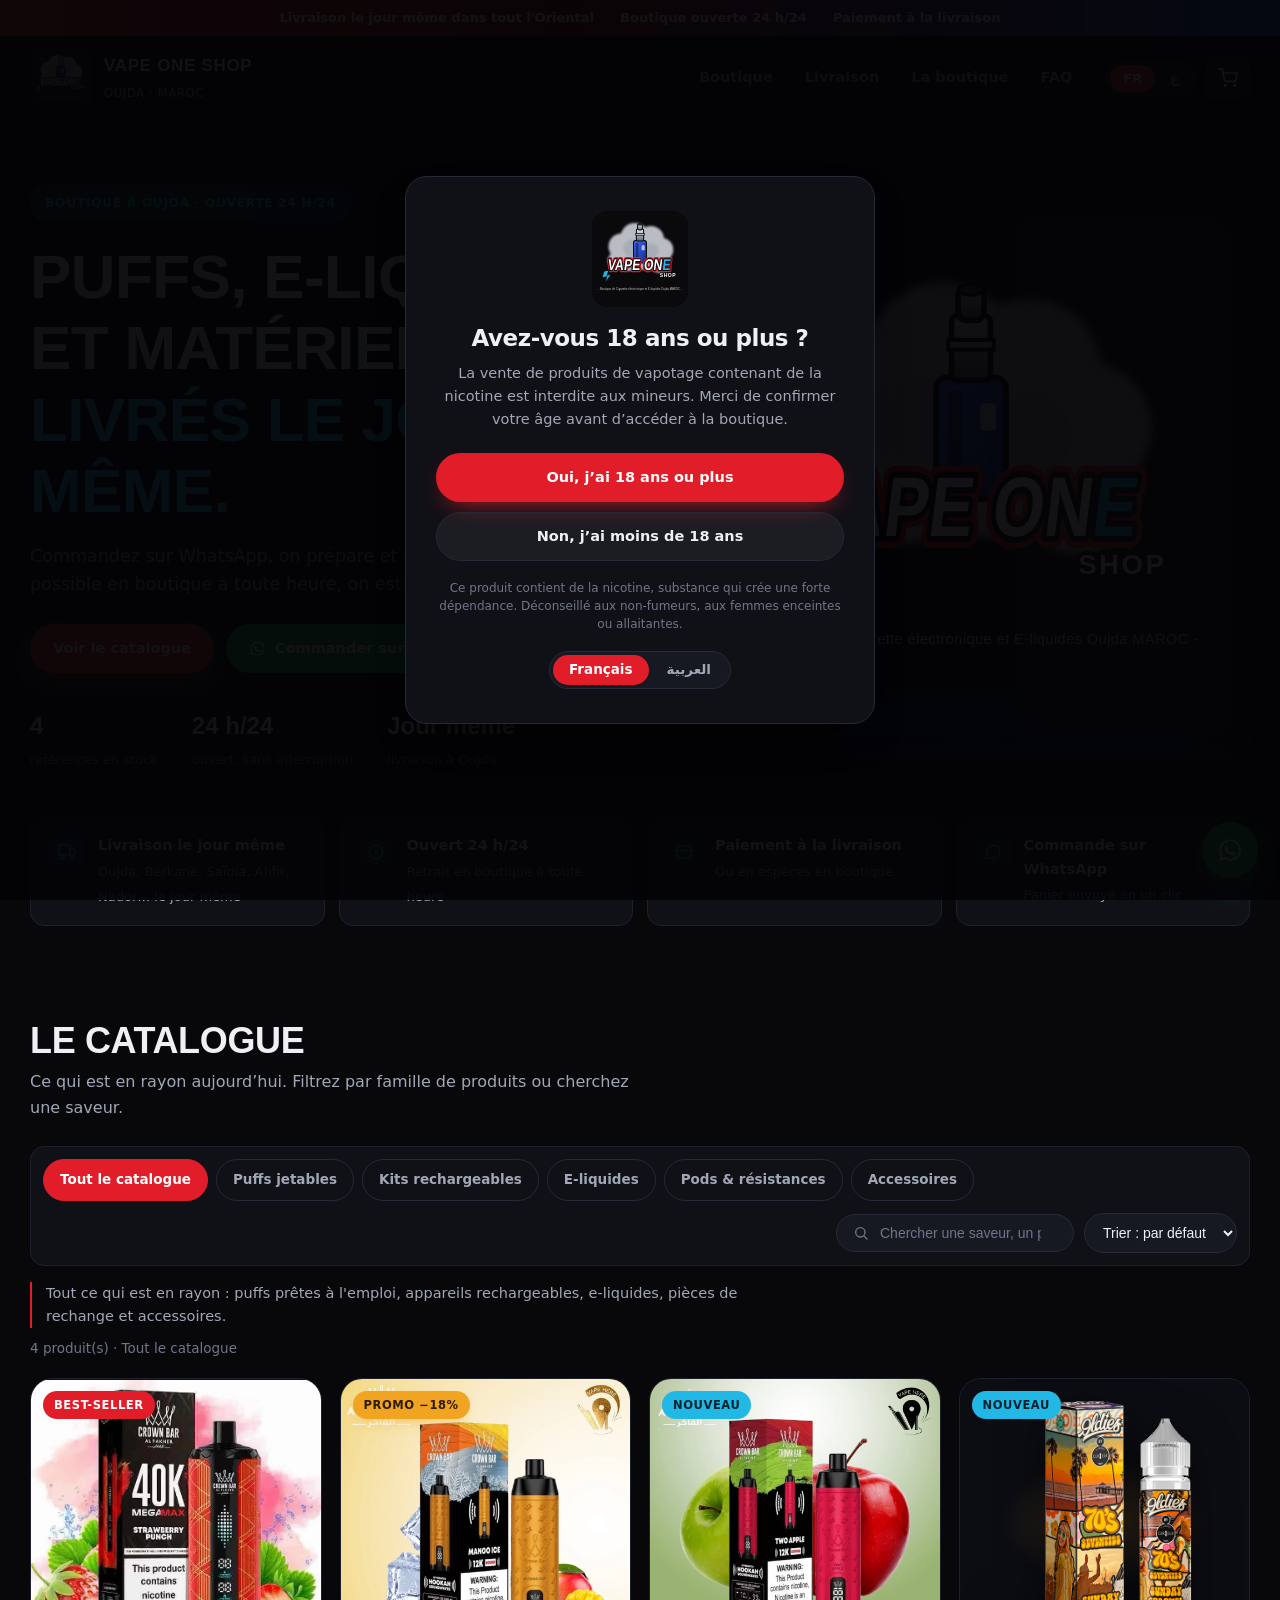
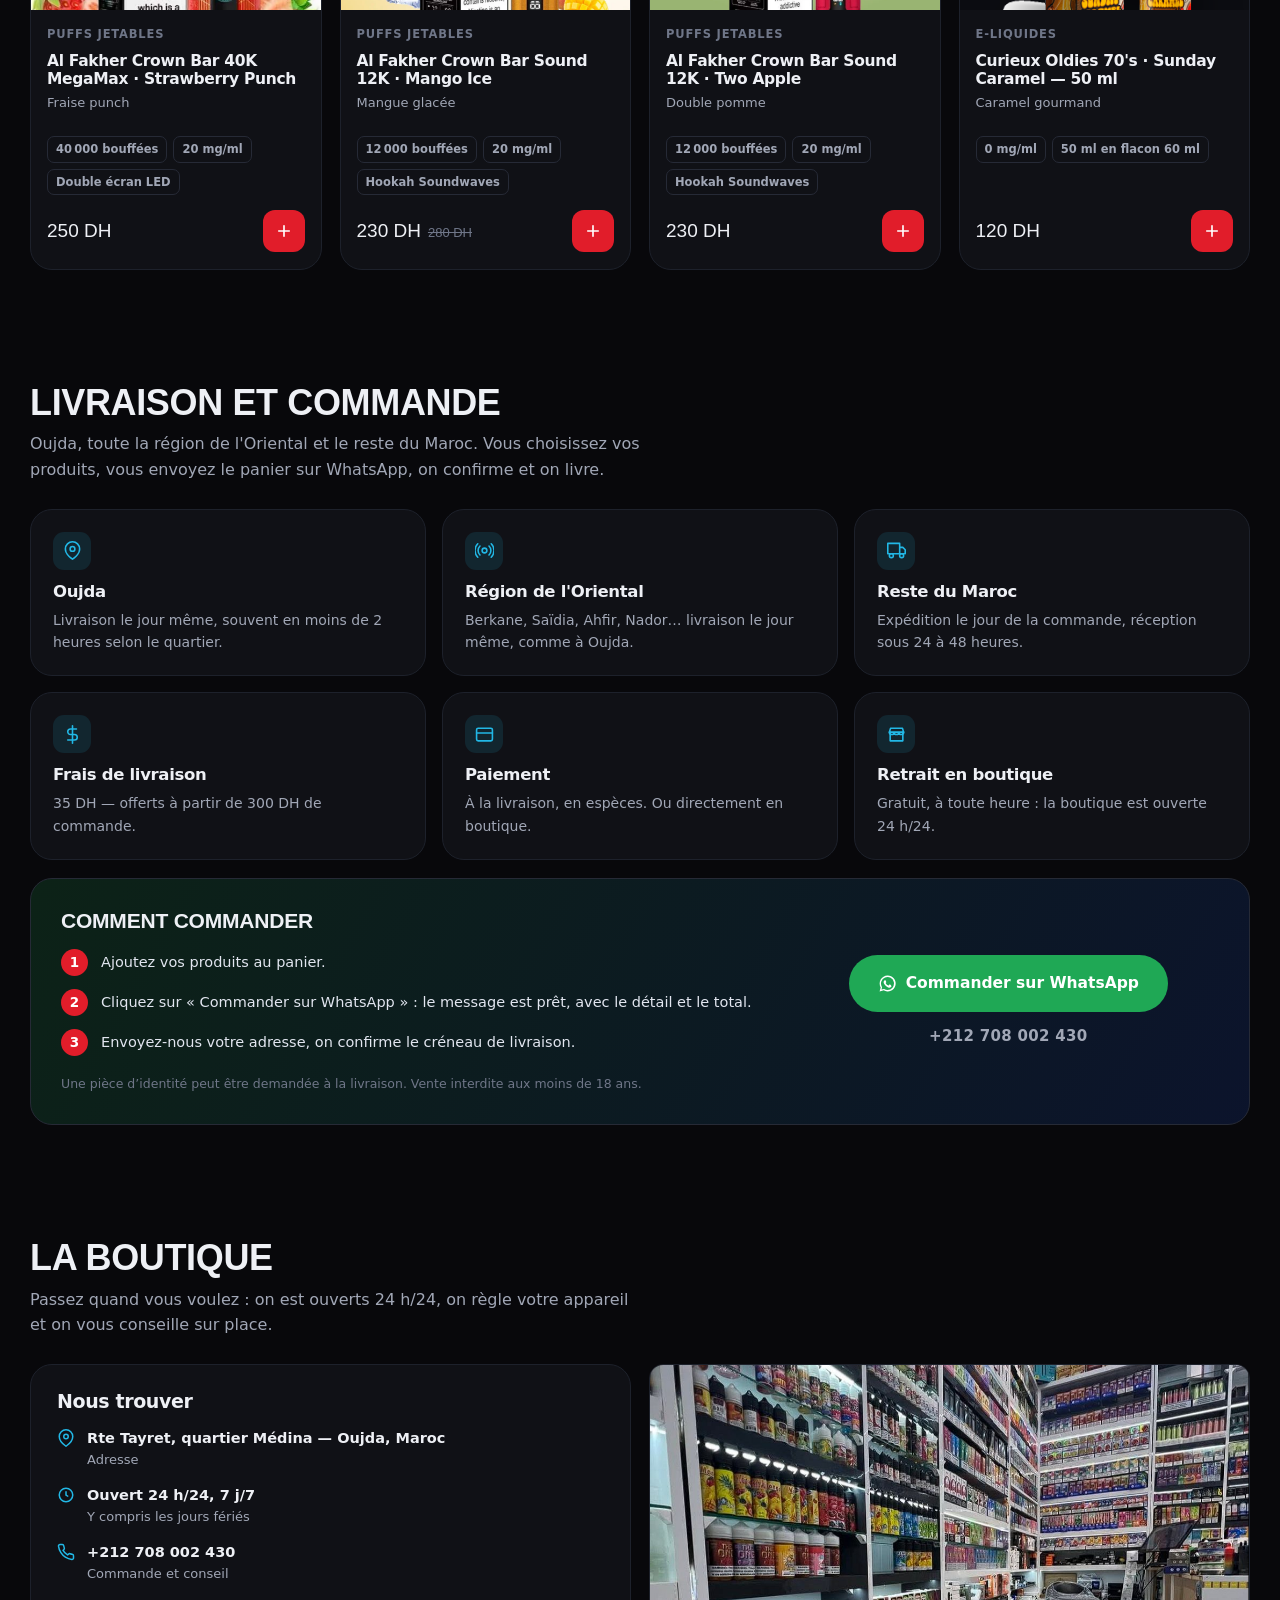
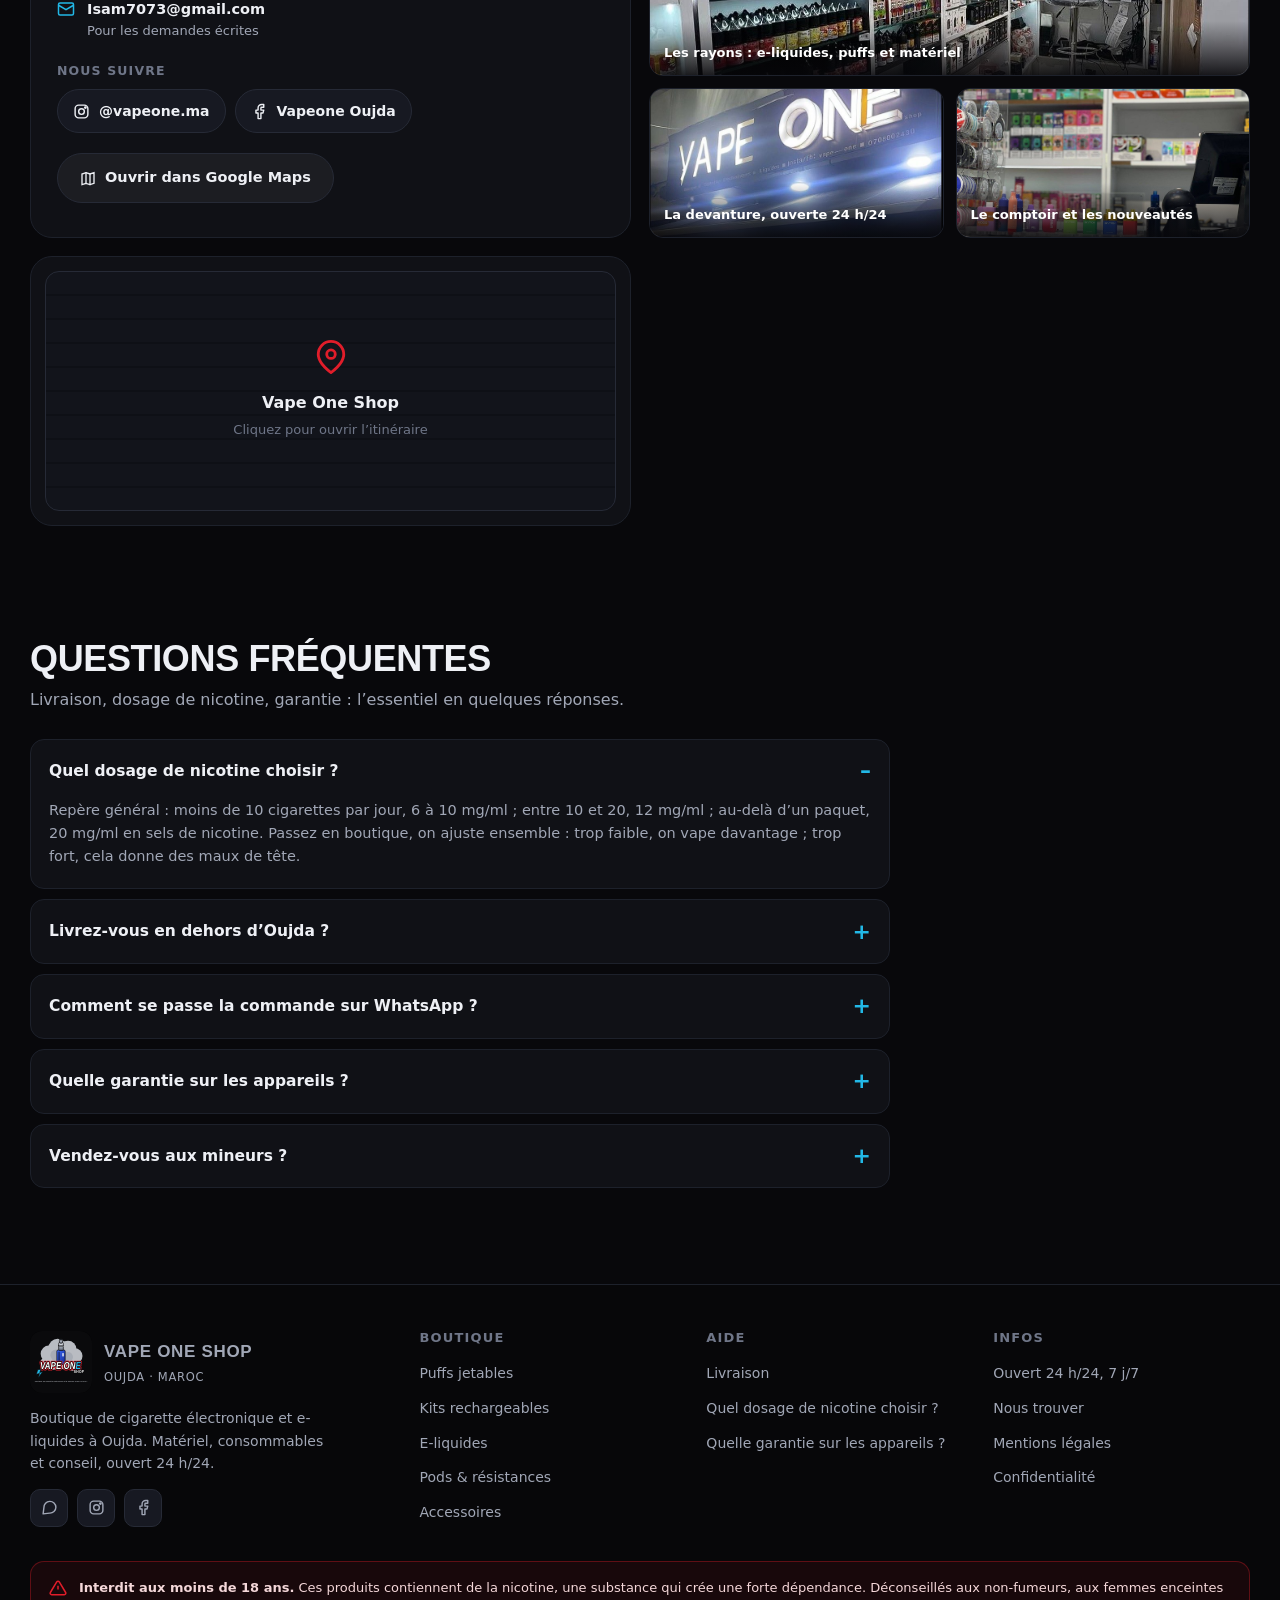
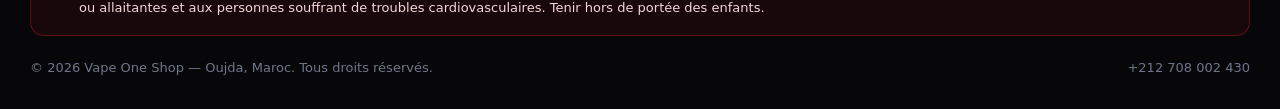
==== commit 70bbccbb: "Retour de tous les onglets de catégories, même sans produit Co-Authored-By: Claude Opus 5 <noreply@a" ====
--- a/index.html
+++ b/index.html
@@ -21,7 +21,7 @@
 <meta property="og:locale" content="fr_MA">
 <meta property="og:locale:alternate" content="ar_MA">
 <meta name="twitter:card" content="summary_large_image">
-<link rel="stylesheet" href="assets/css/styles.css?v=3">
+<link rel="stylesheet" href="assets/css/styles.css?v=4">
 </head>
 <body>
 
@@ -437,8 +437,8 @@
 
 <div class="toasts" id="toasts"></div>
 
-<script src="assets/js/i18n.js?v=3"></script>
-<script src="assets/js/products.js?v=3"></script>
-<script src="assets/js/app.js?v=3"></script>
+<script src="assets/js/i18n.js?v=4"></script>
+<script src="assets/js/products.js?v=4"></script>
+<script src="assets/js/app.js?v=4"></script>
 </body>
 </html>
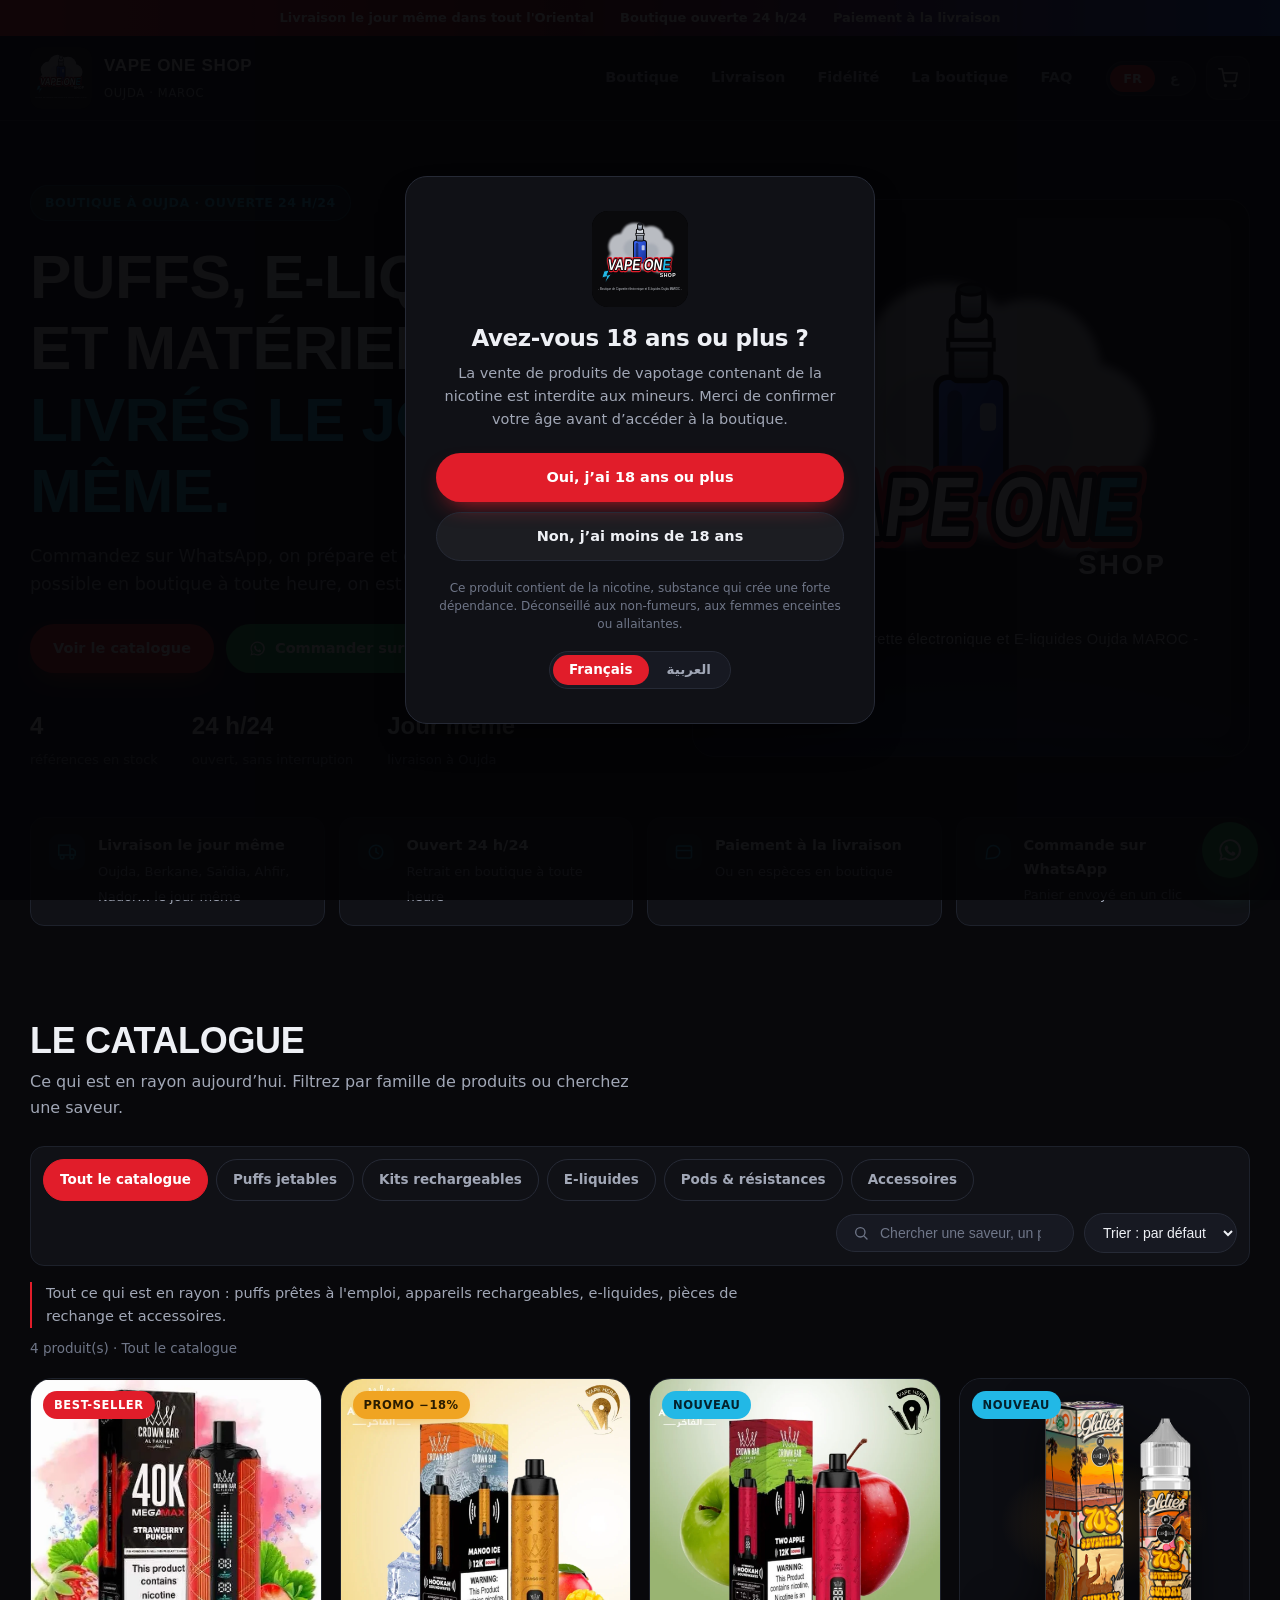
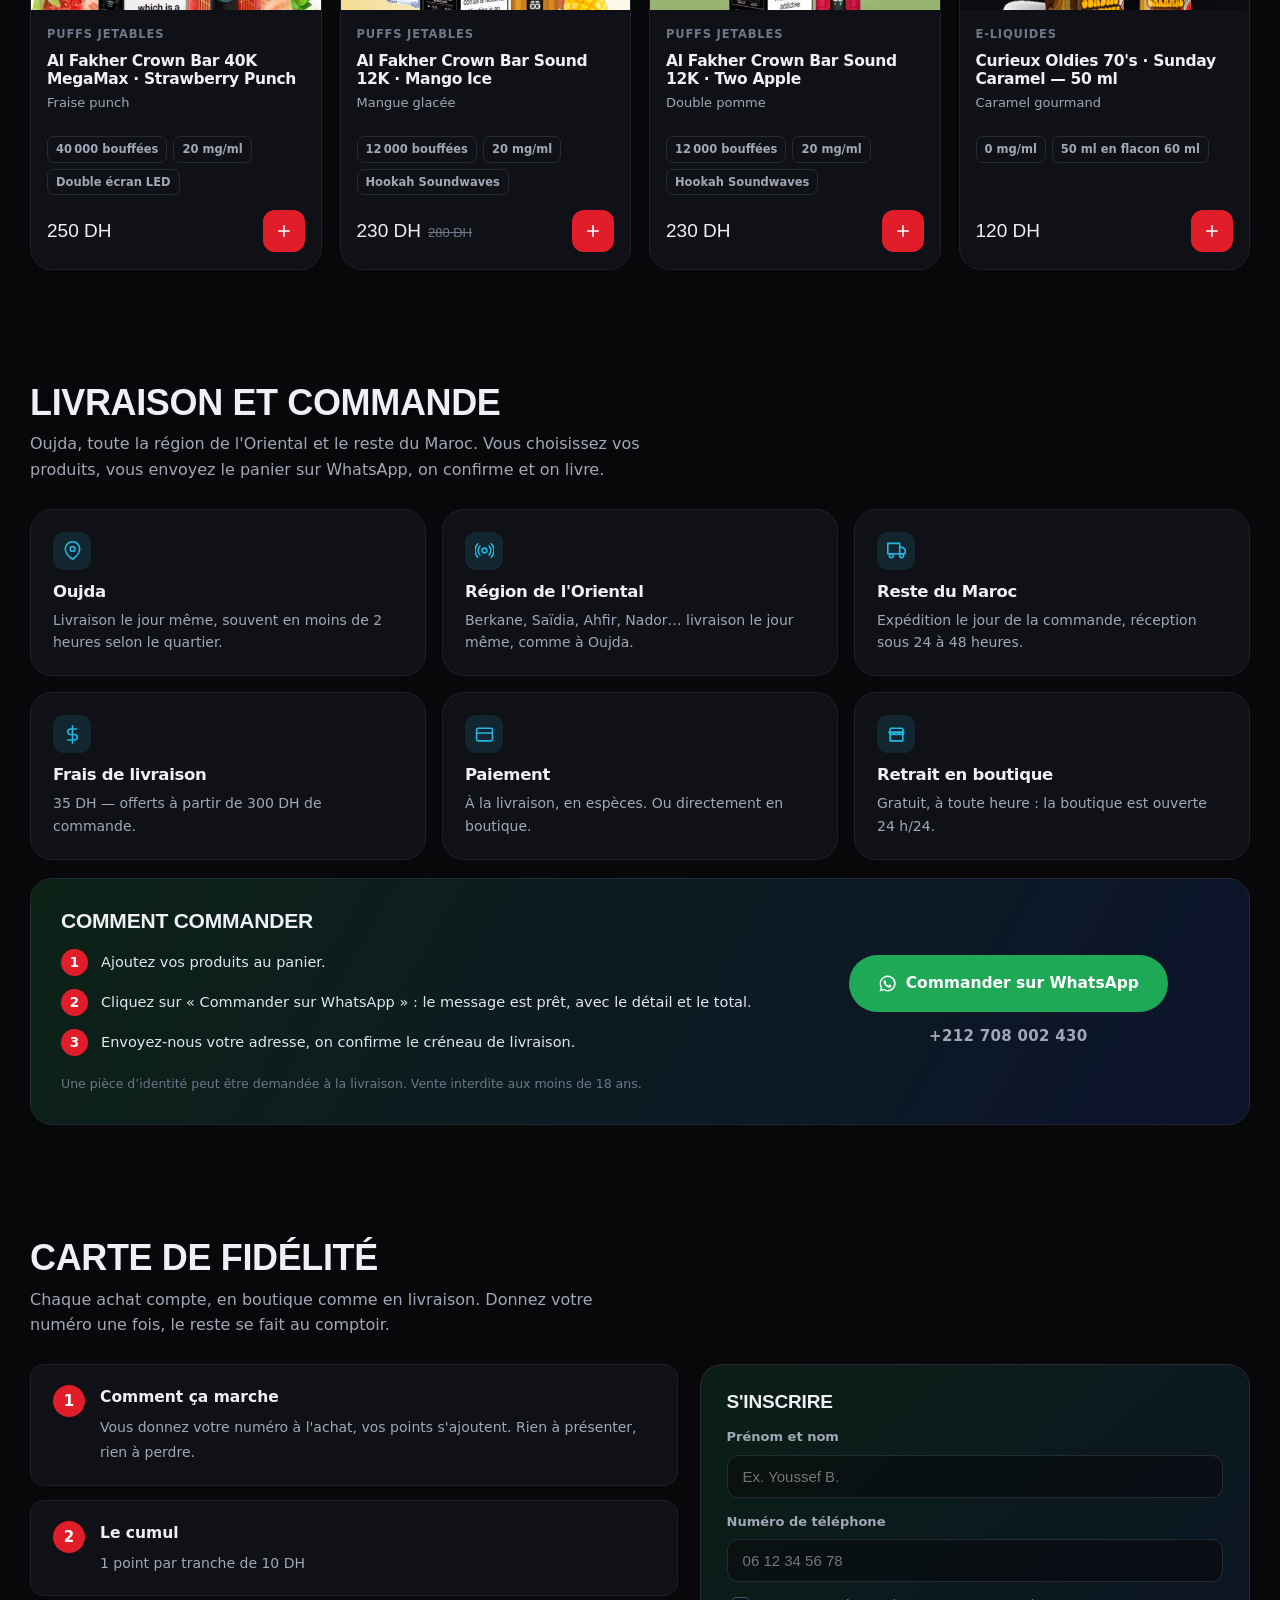
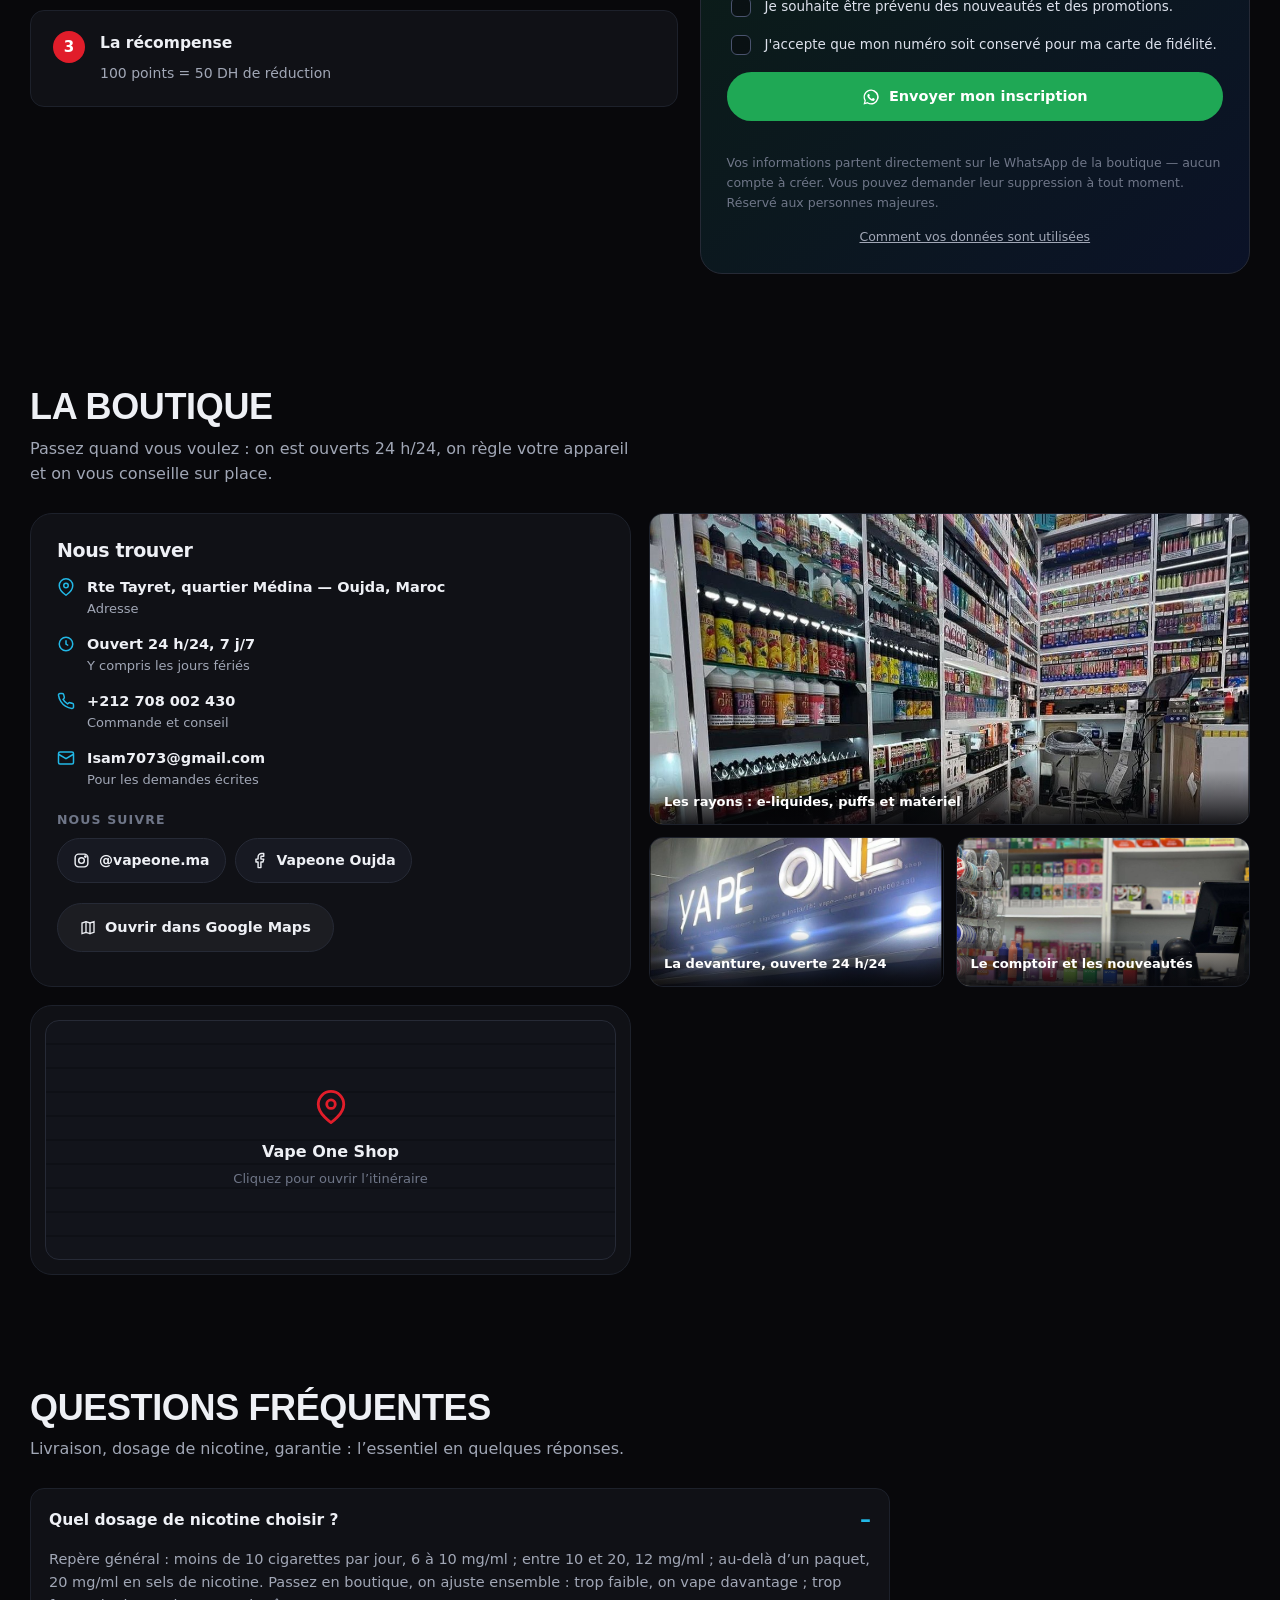
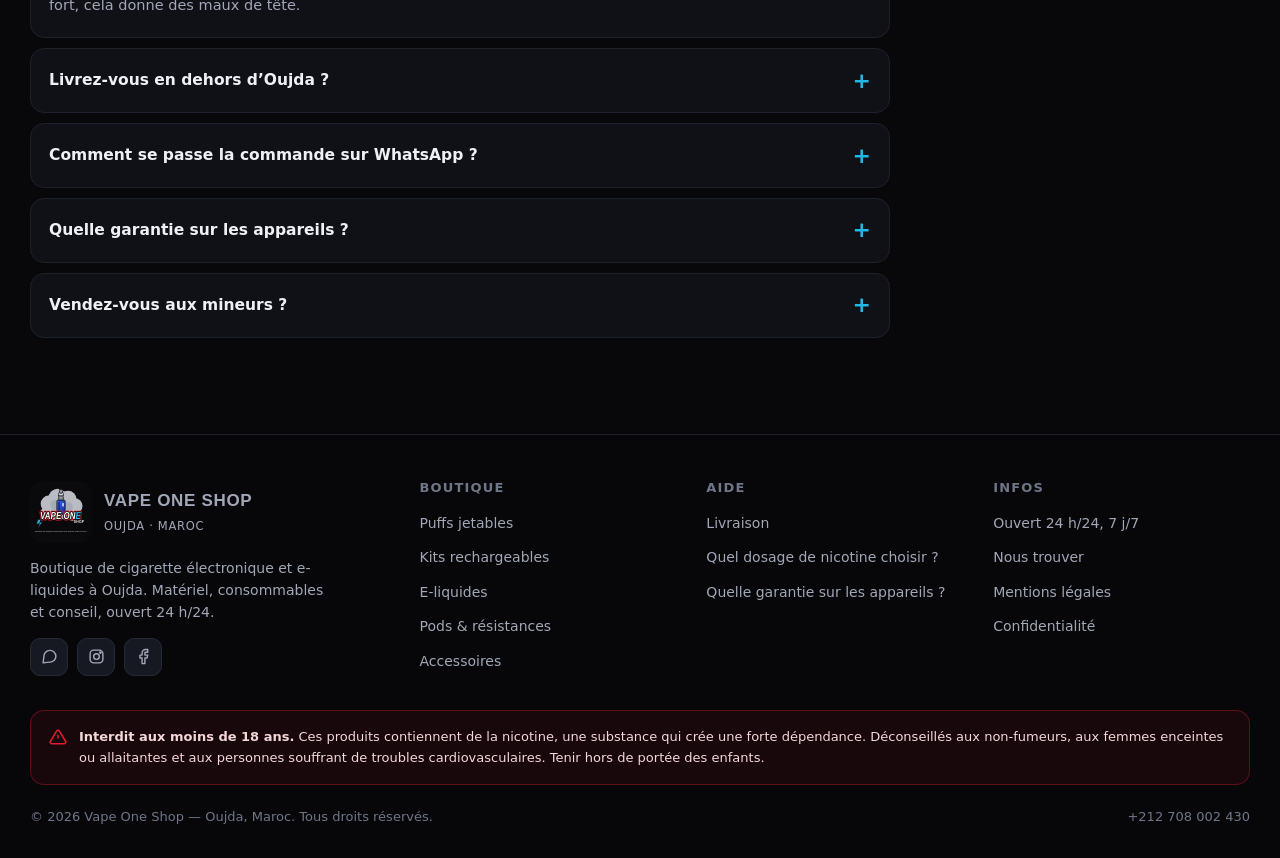
==== commit 8832ed2d: "Carte de fidélité et page Confidentialité Section fidélité avec formulaire d'inscription (nom, télép" ====
--- a/index.html
+++ b/index.html
@@ -21,7 +21,7 @@
 <meta property="og:locale" content="fr_MA">
 <meta property="og:locale:alternate" content="ar_MA">
 <meta name="twitter:card" content="summary_large_image">
-<link rel="stylesheet" href="assets/css/styles.css?v=4">
+<link rel="stylesheet" href="assets/css/styles.css?v=5">
 </head>
 <body>
 
@@ -68,6 +68,7 @@
       <a href="#boutique" data-i18n="nav.shop"></a>
       <a href="#rechargeable" data-i18n="nav.recharge"></a>
       <a href="#livraison" data-i18n="nav.delivery"></a>
+      <a href="#fidelite" data-i18n="nav.loyalty"></a>
       <a href="#magasin" data-i18n="nav.store"></a>
       <a href="#faq" data-i18n="nav.faq"></a>
     </nav>
@@ -249,6 +250,70 @@
           </button>
           <a class="wa-number" id="waNumber" href="#"></a>
         </div>
+      </div>
+    </div>
+  </section>
+
+
+  <!-- ===================== FIDÉLITÉ ===================== -->
+  <section id="fidelite">
+    <div class="wrap">
+      <div class="section-head">
+        <div>
+          <h2 class="display" data-i18n="fid.title"></h2>
+          <p data-i18n="fid.sub"></p>
+        </div>
+      </div>
+
+      <div class="loyalty">
+        <div class="loyalty-rules">
+          <div class="rule">
+            <span class="num">1</span>
+            <div><strong data-i18n="fid.r1"></strong><span data-i18n="fid.r1s"></span></div>
+          </div>
+          <div class="rule">
+            <span class="num">2</span>
+            <div><strong data-i18n="fid.r2"></strong><span id="loyaltyRatio"></span></div>
+          </div>
+          <div class="rule">
+            <span class="num">3</span>
+            <div><strong data-i18n="fid.r3"></strong><span id="loyaltyReward"></span></div>
+          </div>
+        </div>
+
+        <form class="loyalty-form" id="fidForm" novalidate>
+          <h3 class="display" data-i18n="fid.formT"></h3>
+
+          <label class="field">
+            <span data-i18n="fid.name"></span>
+            <input type="text" id="fidName" autocomplete="name" data-i18n-ph="fid.namePh">
+          </label>
+
+          <label class="field">
+            <span data-i18n="fid.phone"></span>
+            <input type="tel" id="fidPhone" autocomplete="tel" data-i18n-ph="fid.phonePh">
+          </label>
+
+          <label class="check">
+            <input type="checkbox" id="fidOptin">
+            <span data-i18n="fid.optin"></span>
+          </label>
+
+          <label class="check">
+            <input type="checkbox" id="fidConsent">
+            <span data-i18n="fid.consent"></span>
+          </label>
+
+          <p class="form-error" id="fidError" hidden></p>
+
+          <button class="btn btn-wa btn-block" type="submit">
+            <svg width="18" height="18" viewBox="0 0 24 24" fill="currentColor"><path d="M12 2a10 10 0 0 0-8.6 15L2 22l5.2-1.4A10 10 0 1 0 12 2zm0 18.2a8.2 8.2 0 0 1-4.2-1.2l-.3-.2-3.1.8.8-3-.2-.3A8.2 8.2 0 1 1 12 20.2zm4.5-6.1c-.2-.1-1.4-.7-1.7-.8s-.4-.1-.5.1-.6.8-.7 1-.3.2-.5.1a6.7 6.7 0 0 1-3.3-2.9c-.2-.4.2-.4.6-1.2a.4.4 0 0 0 0-.4c0-.1-.5-1.3-.7-1.7s-.4-.4-.5-.4h-.5a.9.9 0 0 0-.7.3 2.8 2.8 0 0 0-.9 2.1 4.9 4.9 0 0 0 1 2.6 11 11 0 0 0 4.2 3.7c1.5.6 2.1.7 2.9.6a2.5 2.5 0 0 0 1.6-1.1 2 2 0 0 0 .1-1.1c0-.1-.2-.2-.4-.3z"/></svg>
+            <span data-i18n="fid.send"></span>
+          </button>
+
+          <p class="mini-note" data-i18n="fid.note"></p>
+          <a class="privacy-link" href="confidentialite.html" data-i18n="fid.privacy"></a>
+        </form>
       </div>
     </div>
   </section>
@@ -356,7 +421,7 @@
           <li><a href="#magasin" data-i18n="st.hoursT"></a></li>
           <li><a href="#magasin" data-i18n="st.find"></a></li>
           <li><a href="#" data-i18n="ft.legalLink"></a></li>
-          <li><a href="#" data-i18n="ft.privacy"></a></li>
+          <li><a href="confidentialite.html" data-i18n="ft.privacy"></a></li>
         </ul>
       </div>
     </div>
@@ -437,8 +502,8 @@
 
 <div class="toasts" id="toasts"></div>
 
-<script src="assets/js/i18n.js?v=4"></script>
-<script src="assets/js/products.js?v=4"></script>
-<script src="assets/js/app.js?v=4"></script>
+<script src="assets/js/i18n.js?v=5"></script>
+<script src="assets/js/products.js?v=5"></script>
+<script src="assets/js/app.js?v=5"></script>
 </body>
 </html>
--- a/assets/css/styles.css
+++ b/assets/css/styles.css
@@ -758,3 +758,70 @@
   background: #f0a422; color: #2a1c00;
   box-shadow: 0 6px 16px -8px rgba(240,164,34,.9);
 }
+
+/* ---------- carte de fidélité ---------- */
+.loyalty { display: grid; grid-template-columns: 1fr .85fr; gap: 22px; align-items: start; }
+
+.loyalty-rules { display: grid; gap: 14px; }
+.rule {
+  display: flex; gap: 15px; align-items: flex-start;
+  background: var(--surface); border: 1px solid var(--line-soft);
+  border-radius: var(--radius); padding: 20px 22px;
+}
+.rule .num {
+  flex-shrink: 0; width: 32px; height: 32px; border-radius: 50%;
+  background: var(--red); color: #fff; font-weight: 800; font-size: 15px;
+  display: grid; place-items: center;
+}
+.rule strong { display: block; font-size: 15.5px; margin-bottom: 4px; }
+.rule span { color: var(--muted); font-size: 14px; }
+
+.loyalty-form {
+  background: linear-gradient(140deg, rgba(31,168,85,.14), rgba(29,78,216,.14));
+  border: 1px solid var(--line); border-radius: var(--radius-lg); padding: 26px;
+  display: grid; gap: 14px;
+}
+.loyalty-form h3 { font-size: 19px; }
+
+.field { display: grid; gap: 7px; }
+.field > span { font-size: 13px; font-weight: 700; color: var(--muted); }
+.field input {
+  background: rgba(8,8,11,.55); border: 1px solid var(--line); border-radius: 11px;
+  padding: 12px 15px; color: var(--text); font-size: 15px; outline: none; width: 100%;
+}
+.field input:focus { box-shadow: var(--ring); border-color: transparent; }
+
+.check { display: flex; gap: 11px; align-items: flex-start; cursor: pointer; font-size: 13.5px; color: #dde1ec; }
+.check input {
+  appearance: none; flex-shrink: 0; width: 20px; height: 20px; margin-top: 1px;
+  border: 1.5px solid #4a536e; border-radius: 6px; background: rgba(8,8,11,.5);
+  display: grid; place-items: center; cursor: pointer; transition: .15s;
+}
+.check input:checked { background: var(--red); border-color: var(--red); }
+.check input:checked::after { content: "✓"; color: #fff; font-size: 13px; font-weight: 900; line-height: 1; }
+.check input:focus-visible { box-shadow: var(--ring); }
+
+.form-error {
+  margin: 0; padding: 10px 14px; border-radius: 10px; font-size: 13.5px;
+  background: rgba(225,29,42,.12); border: 1px solid rgba(225,29,42,.4); color: #ffb4ba;
+}
+
+.privacy-link { font-size: 12.5px; color: var(--muted); text-decoration: underline; text-align: center; }
+.privacy-link:hover { color: var(--text); }
+
+@media (max-width: 900px) {
+  .loyalty { grid-template-columns: 1fr; }
+}
+
+/* ---------- page confidentialité ---------- */
+.legal-page { max-width: 780px; margin-inline: auto; padding: 40px 0 20px; }
+.legal-page h1 { font-size: clamp(28px, 4vw, 40px); margin-bottom: 10px; }
+.legal-page .updated { color: var(--faint); font-size: 13px; margin: 0 0 34px; }
+.legal-page h2 { font-size: 20px; margin: 30px 0 10px; }
+.legal-page p, .legal-page li { color: var(--muted); font-size: 15px; line-height: 1.7; }
+.legal-page ul { padding-inline-start: 20px; }
+.legal-page a { color: var(--cyan); text-decoration: underline; }
+.legal-page hr { border: none; border-top: 1px solid var(--line); margin: 44px 0; }
+.legal-page .rtl { direction: rtl; text-align: right; }
+.back-link { display: inline-flex; align-items: center; gap: 8px; margin-bottom: 26px; color: var(--muted); font-size: 14px; }
+.back-link:hover { color: var(--text); }
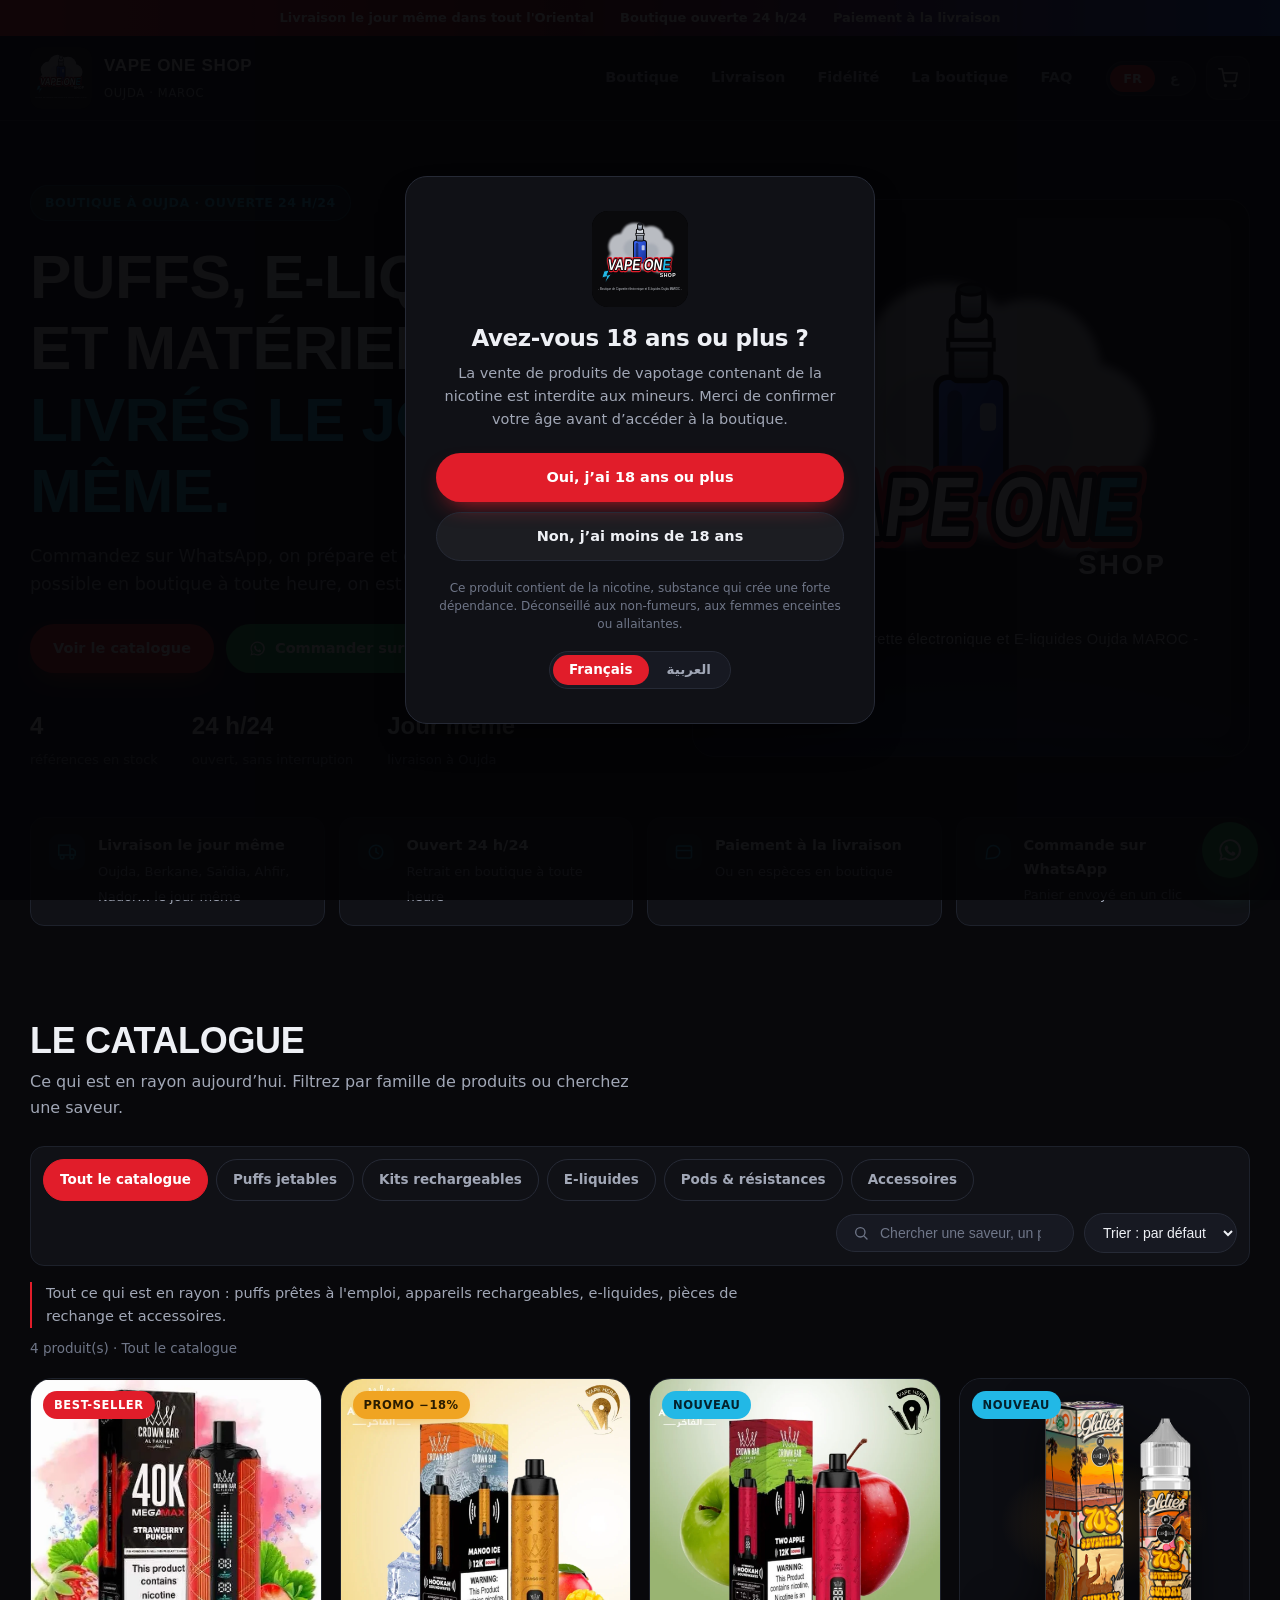
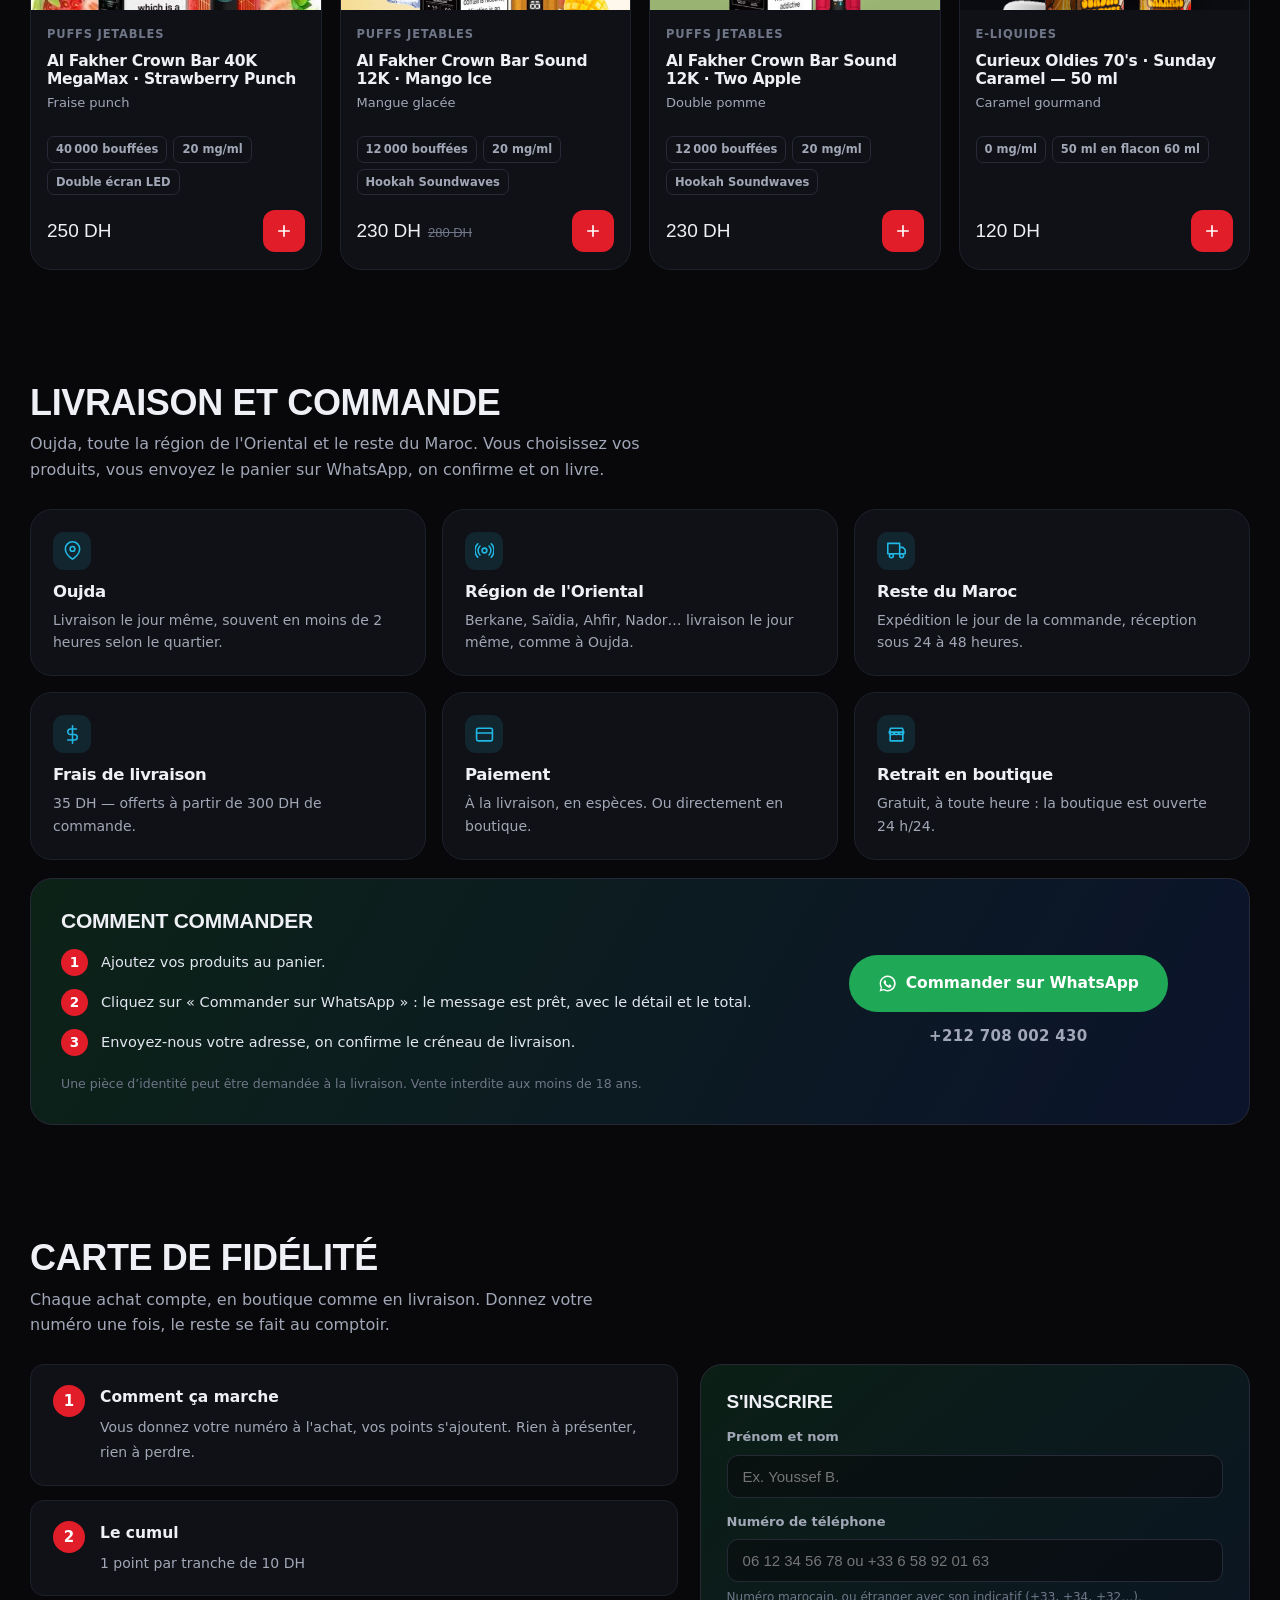
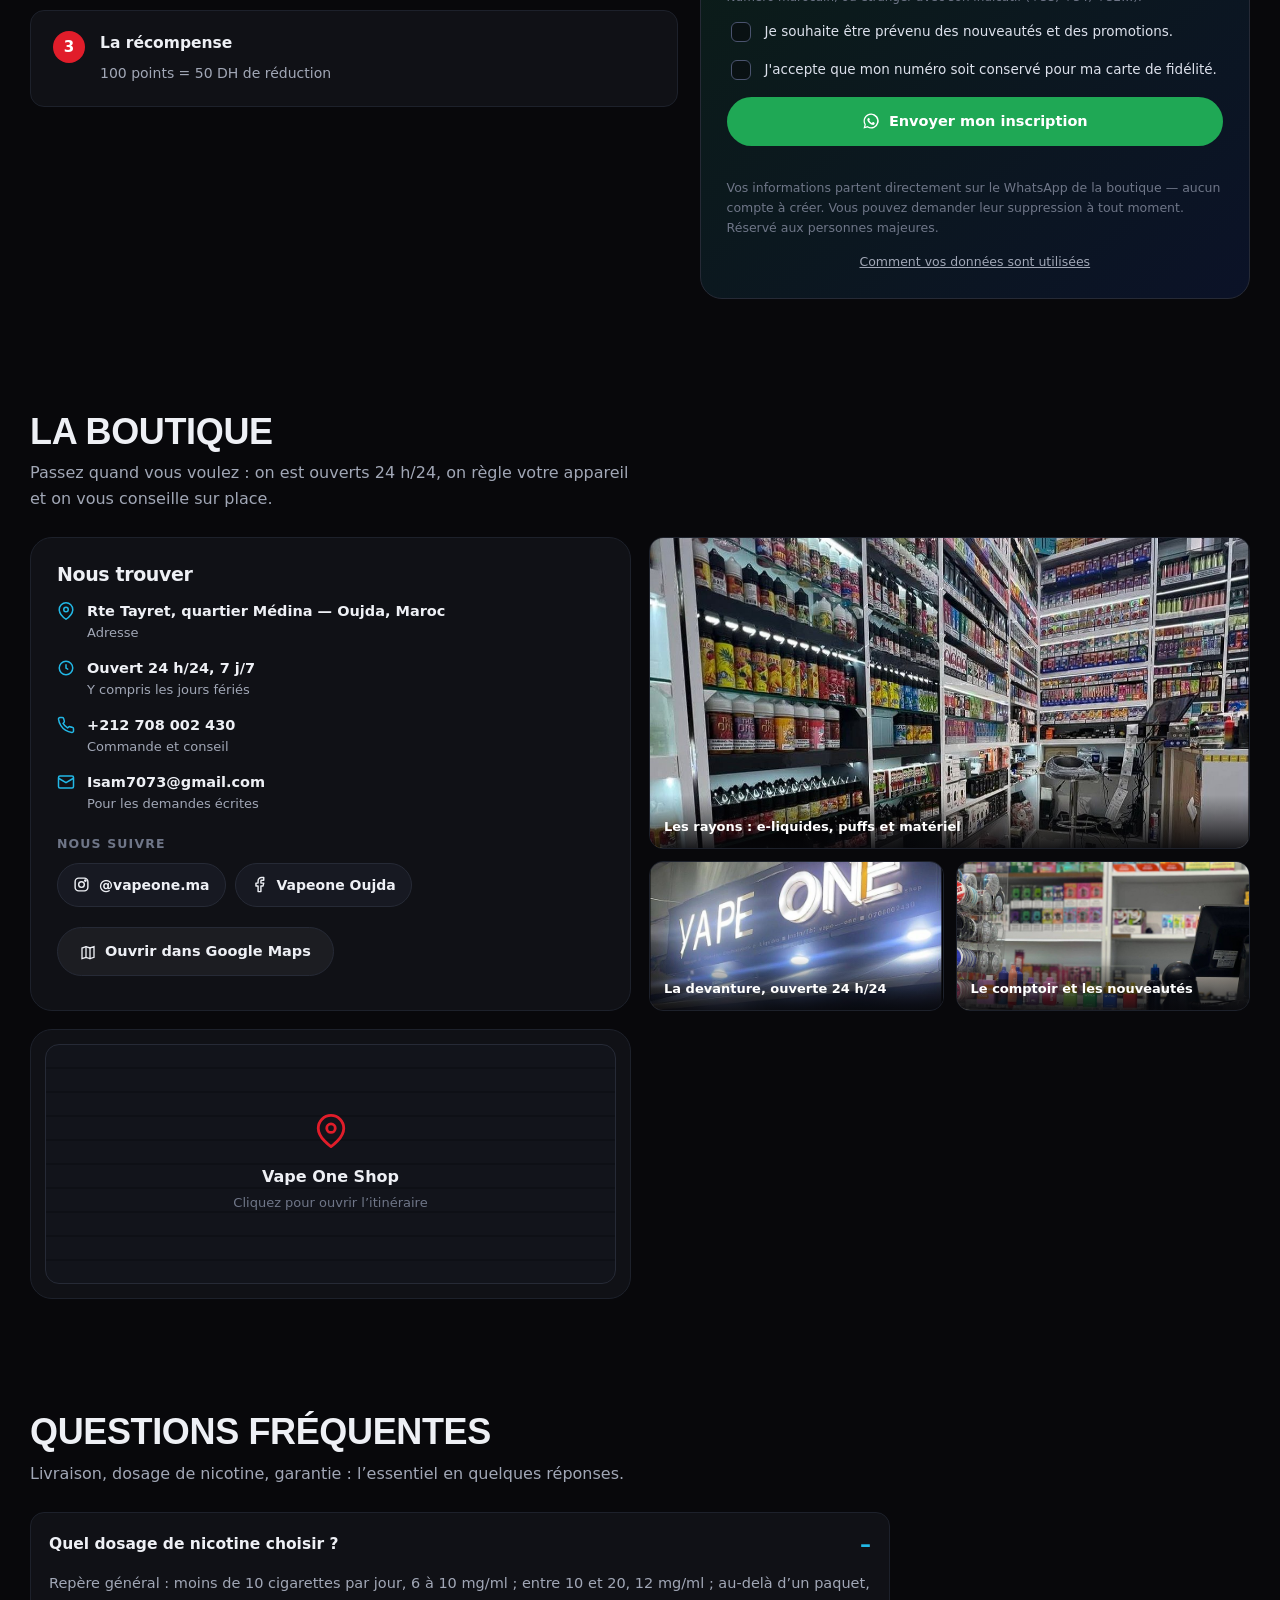
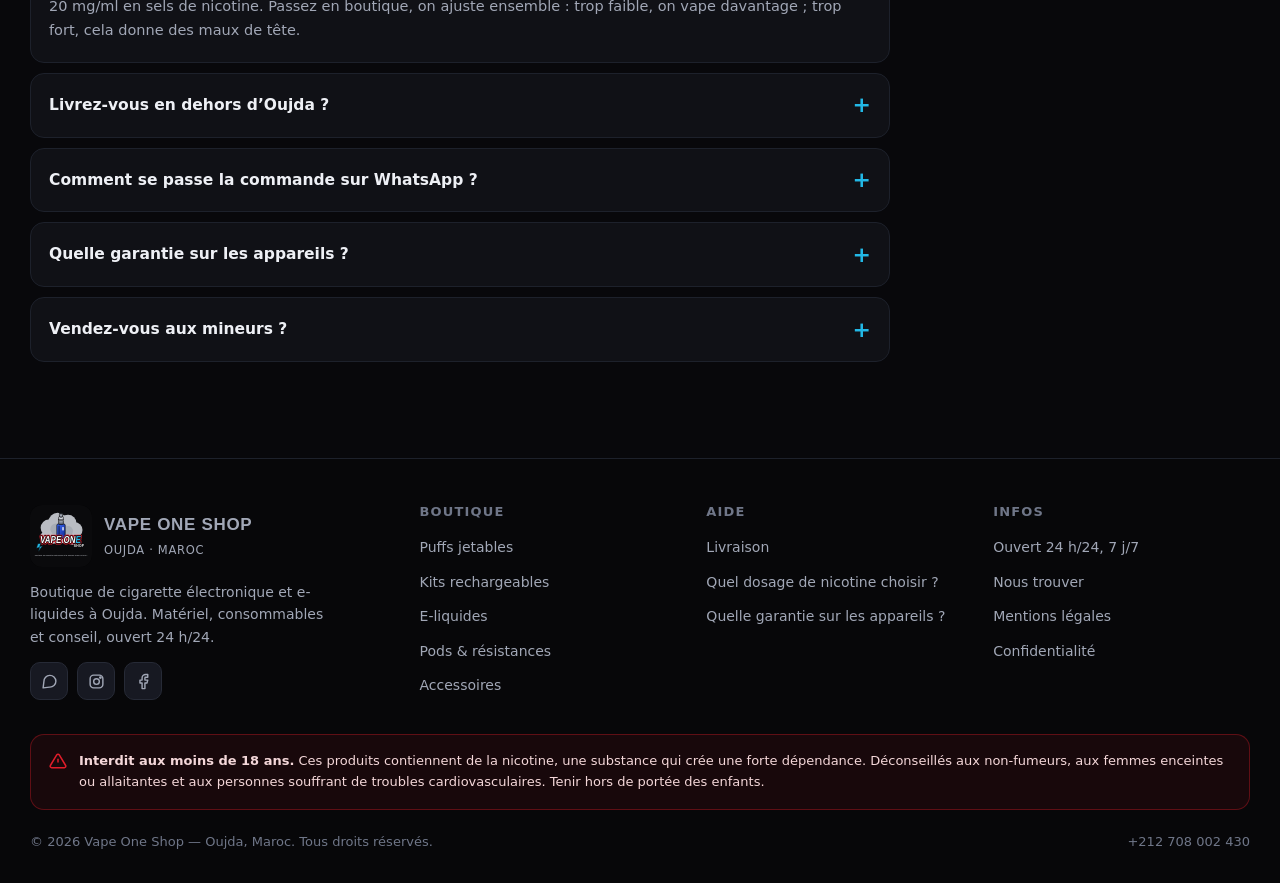
==== commit 1a40f632: "Numéros de téléphone internationaux acceptés Les touristes et les Marocains de l'étranger ne pouvaie" ====
--- a/index.html
+++ b/index.html
@@ -21,7 +21,7 @@
 <meta property="og:locale" content="fr_MA">
 <meta property="og:locale:alternate" content="ar_MA">
 <meta name="twitter:card" content="summary_large_image">
-<link rel="stylesheet" href="assets/css/styles.css?v=5">
+<link rel="stylesheet" href="assets/css/styles.css?v=6">
 </head>
 <body>
 
@@ -291,7 +291,8 @@
 
           <label class="field">
             <span data-i18n="fid.phone"></span>
-            <input type="tel" id="fidPhone" autocomplete="tel" data-i18n-ph="fid.phonePh">
+            <input type="tel" id="fidPhone" autocomplete="tel" inputmode="tel" data-i18n-ph="fid.phonePh">
+            <small class="hint" data-i18n="fid.phoneHint"></small>
           </label>
 
           <label class="check">
@@ -502,8 +503,8 @@
 
 <div class="toasts" id="toasts"></div>
 
-<script src="assets/js/i18n.js?v=5"></script>
-<script src="assets/js/products.js?v=5"></script>
-<script src="assets/js/app.js?v=5"></script>
+<script src="assets/js/i18n.js?v=6"></script>
+<script src="assets/js/products.js?v=6"></script>
+<script src="assets/js/app.js?v=6"></script>
 </body>
 </html>
--- a/assets/css/styles.css
+++ b/assets/css/styles.css
@@ -825,3 +825,5 @@
 .legal-page .rtl { direction: rtl; text-align: right; }
 .back-link { display: inline-flex; align-items: center; gap: 8px; margin-bottom: 26px; color: var(--muted); font-size: 14px; }
 .back-link:hover { color: var(--text); }
+
+.field .hint { color: var(--faint); font-size: 12px; line-height: 1.45; }
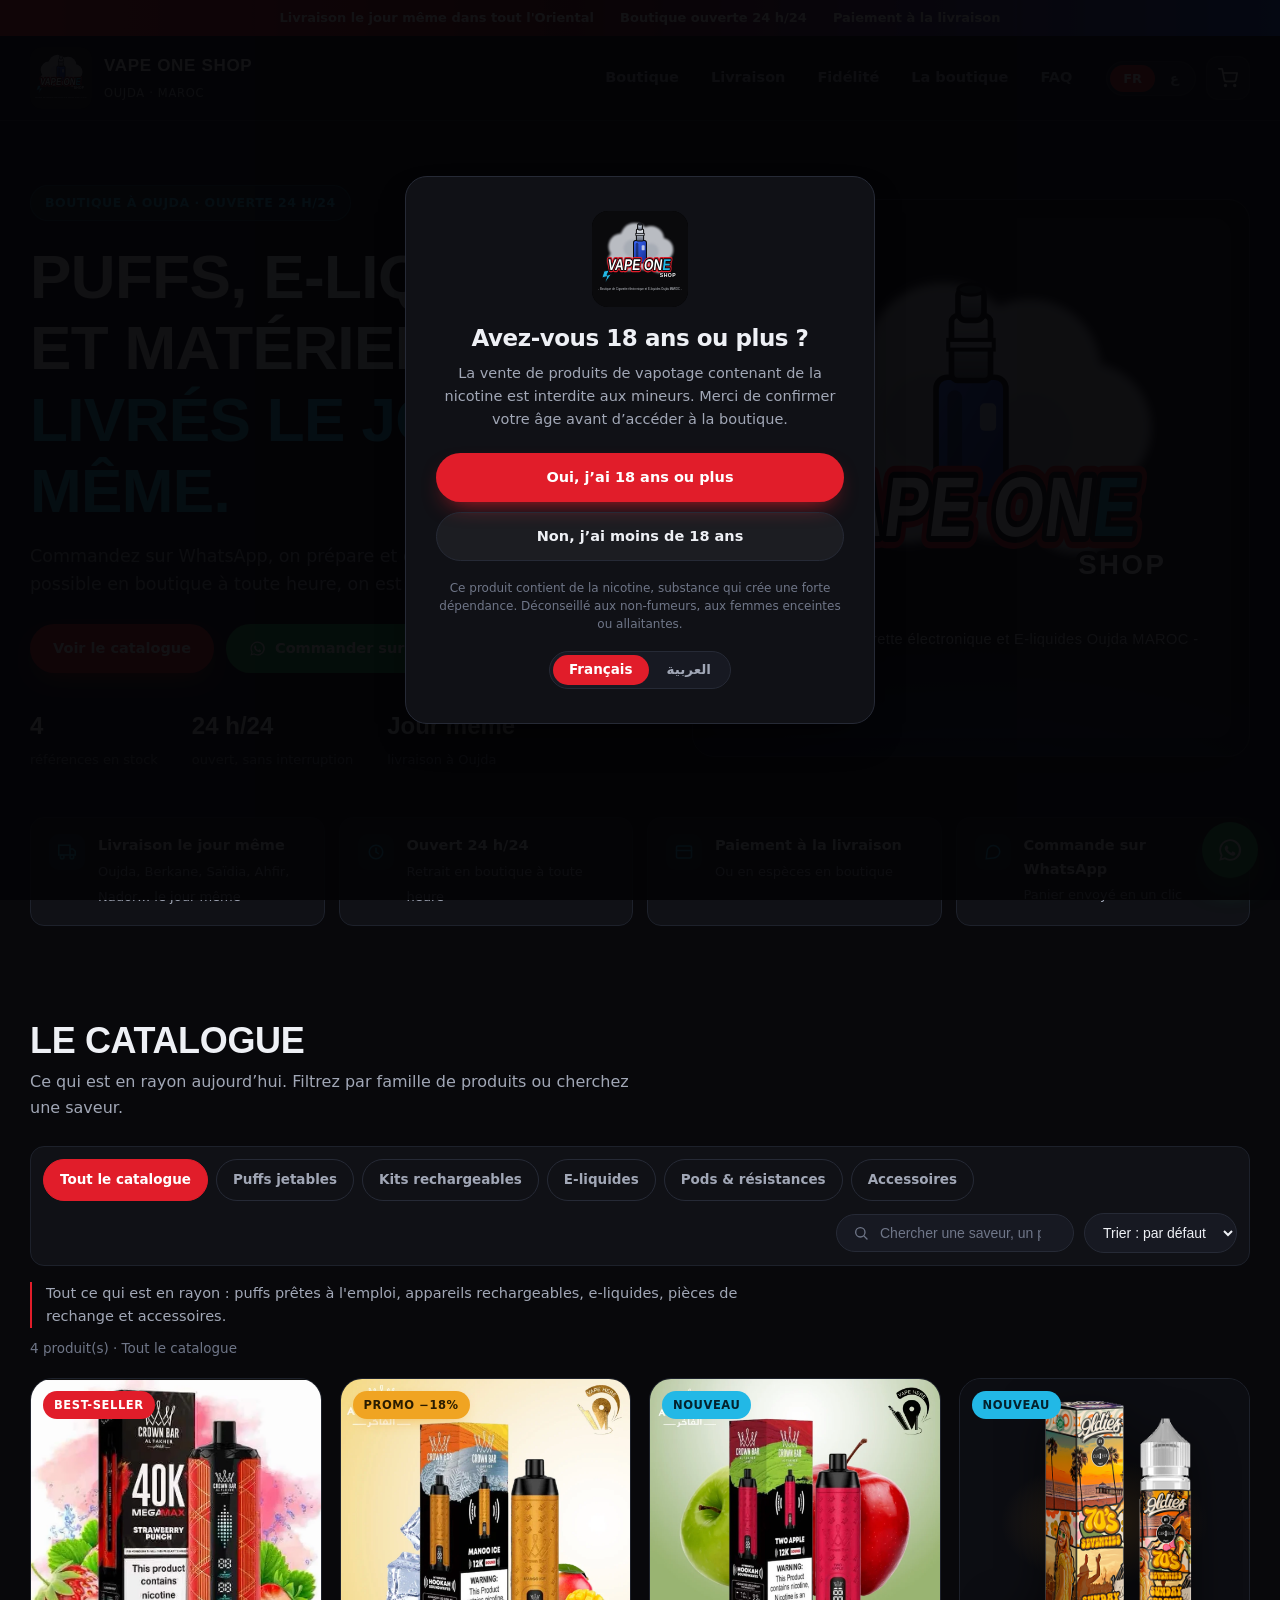
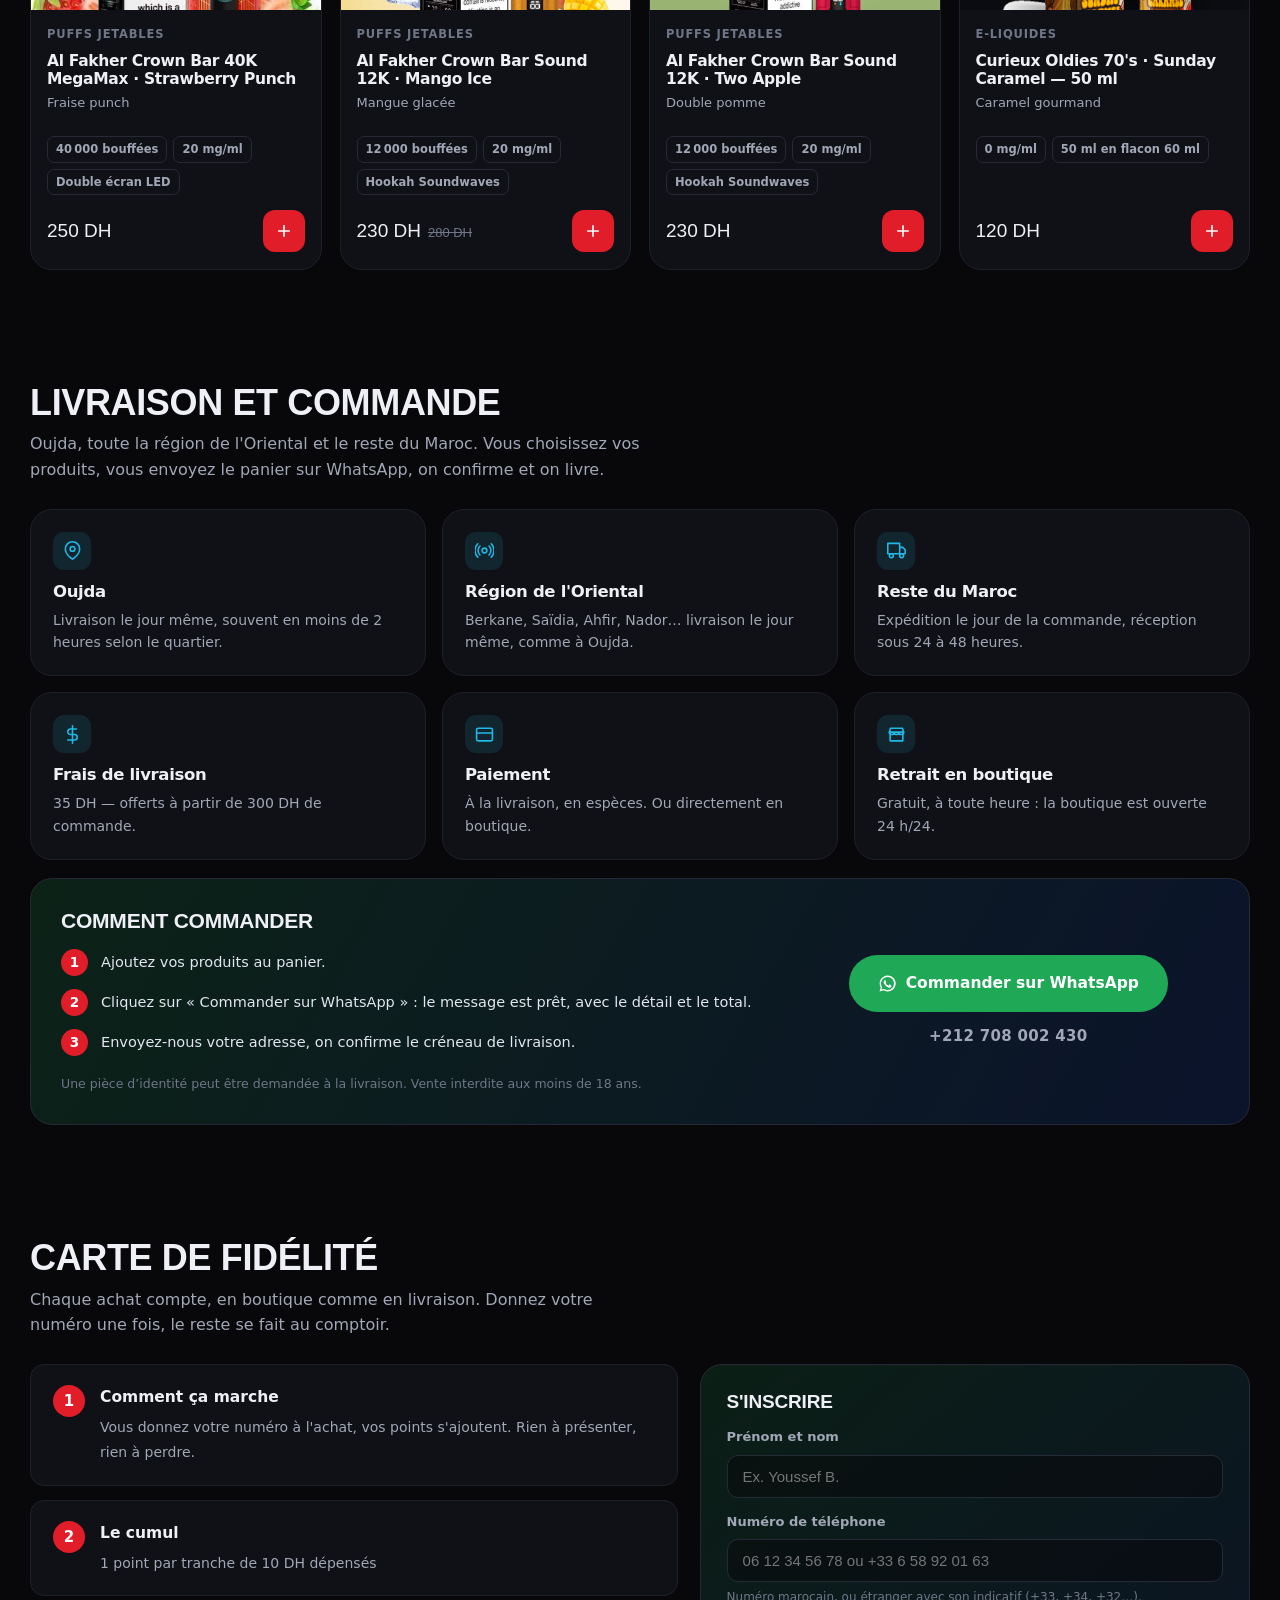
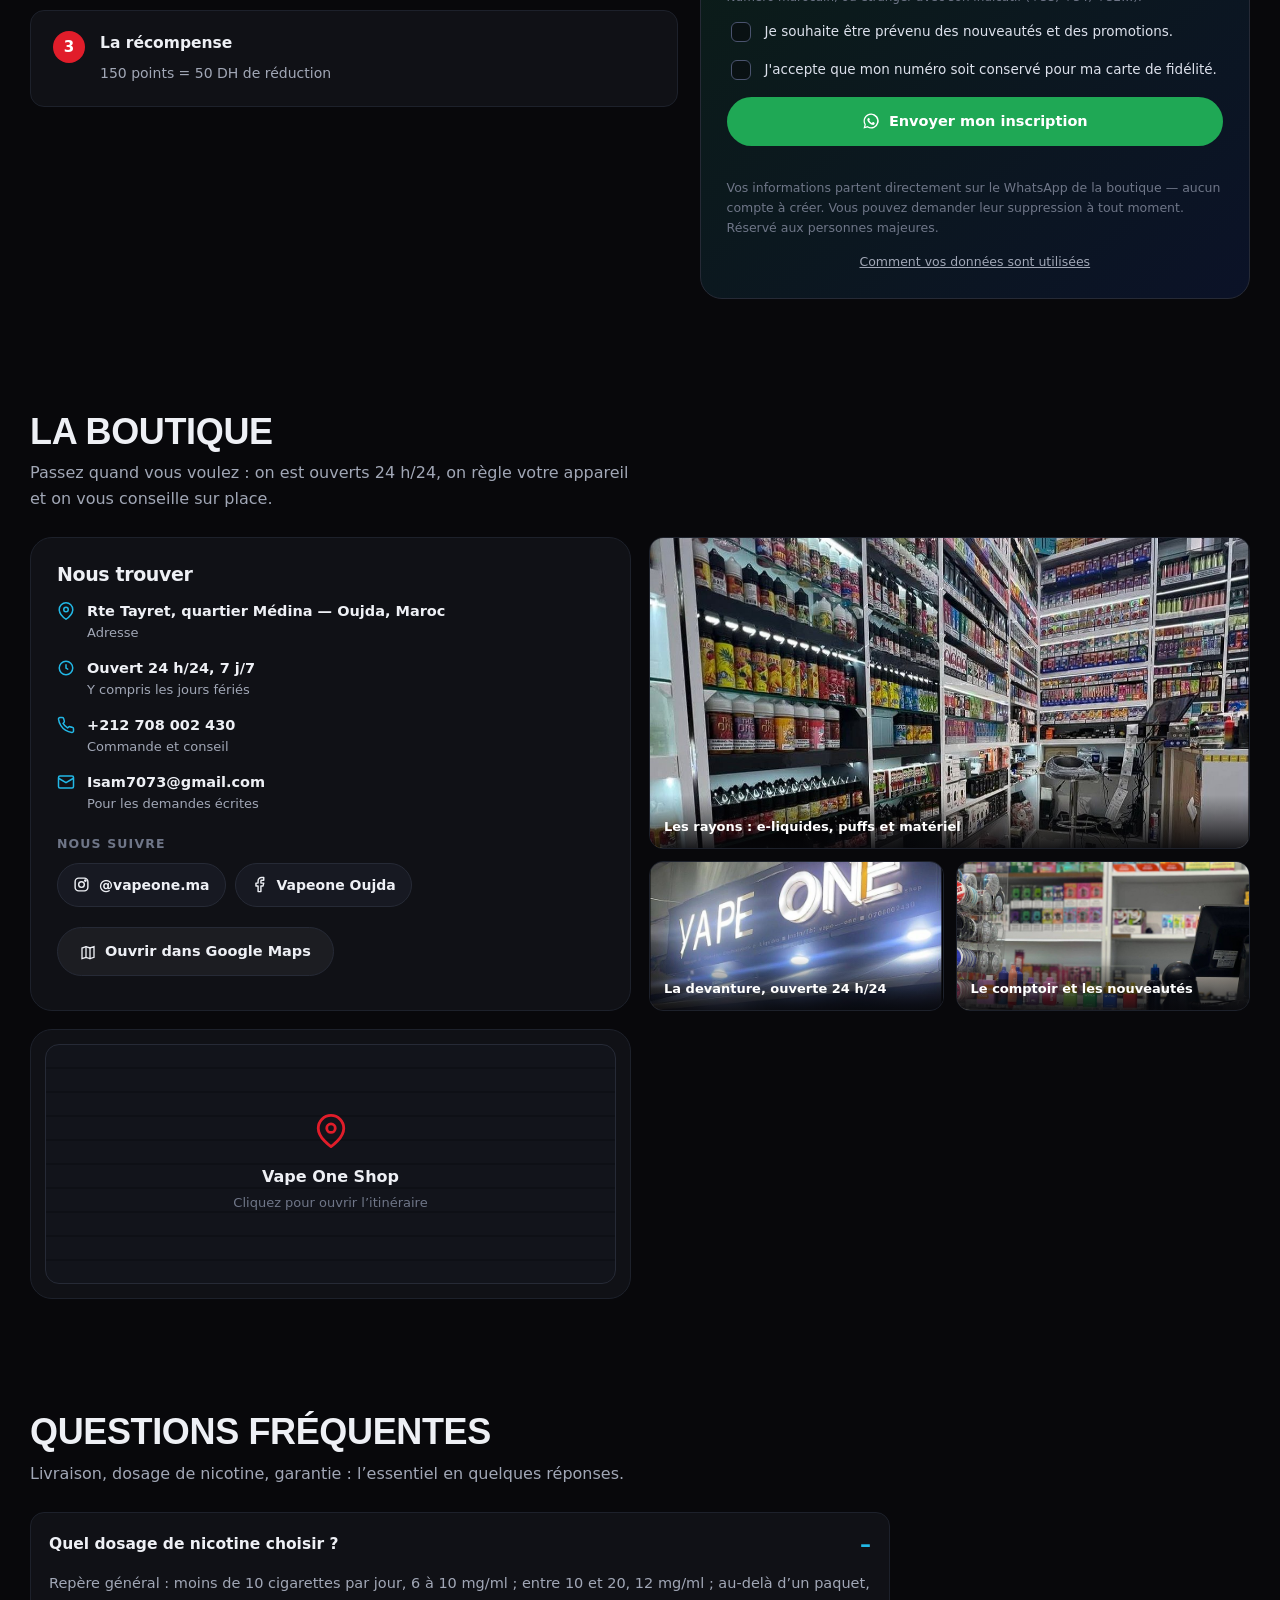
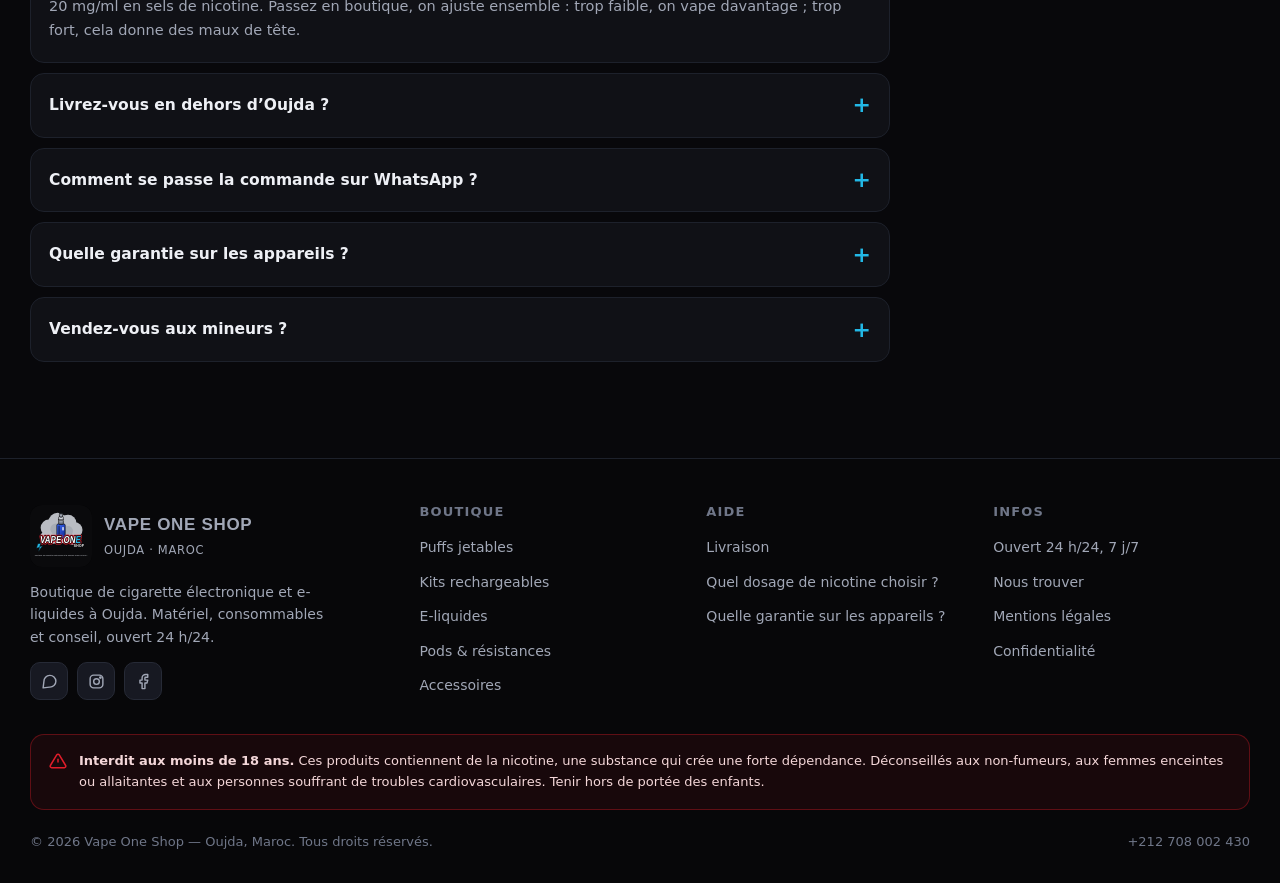
==== commit 267464d5: "Fidélité : palier à 150 points pour 50 DH Retour d'environ 3,3 % du montant dépensé, soit 8 % de la " ====
--- a/index.html
+++ b/index.html
@@ -21,7 +21,7 @@
 <meta property="og:locale" content="fr_MA">
 <meta property="og:locale:alternate" content="ar_MA">
 <meta name="twitter:card" content="summary_large_image">
-<link rel="stylesheet" href="assets/css/styles.css?v=6">
+<link rel="stylesheet" href="assets/css/styles.css?v=7">
 </head>
 <body>
 
@@ -503,8 +503,8 @@
 
 <div class="toasts" id="toasts"></div>
 
-<script src="assets/js/i18n.js?v=6"></script>
-<script src="assets/js/products.js?v=6"></script>
-<script src="assets/js/app.js?v=6"></script>
+<script src="assets/js/i18n.js?v=7"></script>
+<script src="assets/js/products.js?v=7"></script>
+<script src="assets/js/app.js?v=7"></script>
 </body>
 </html>
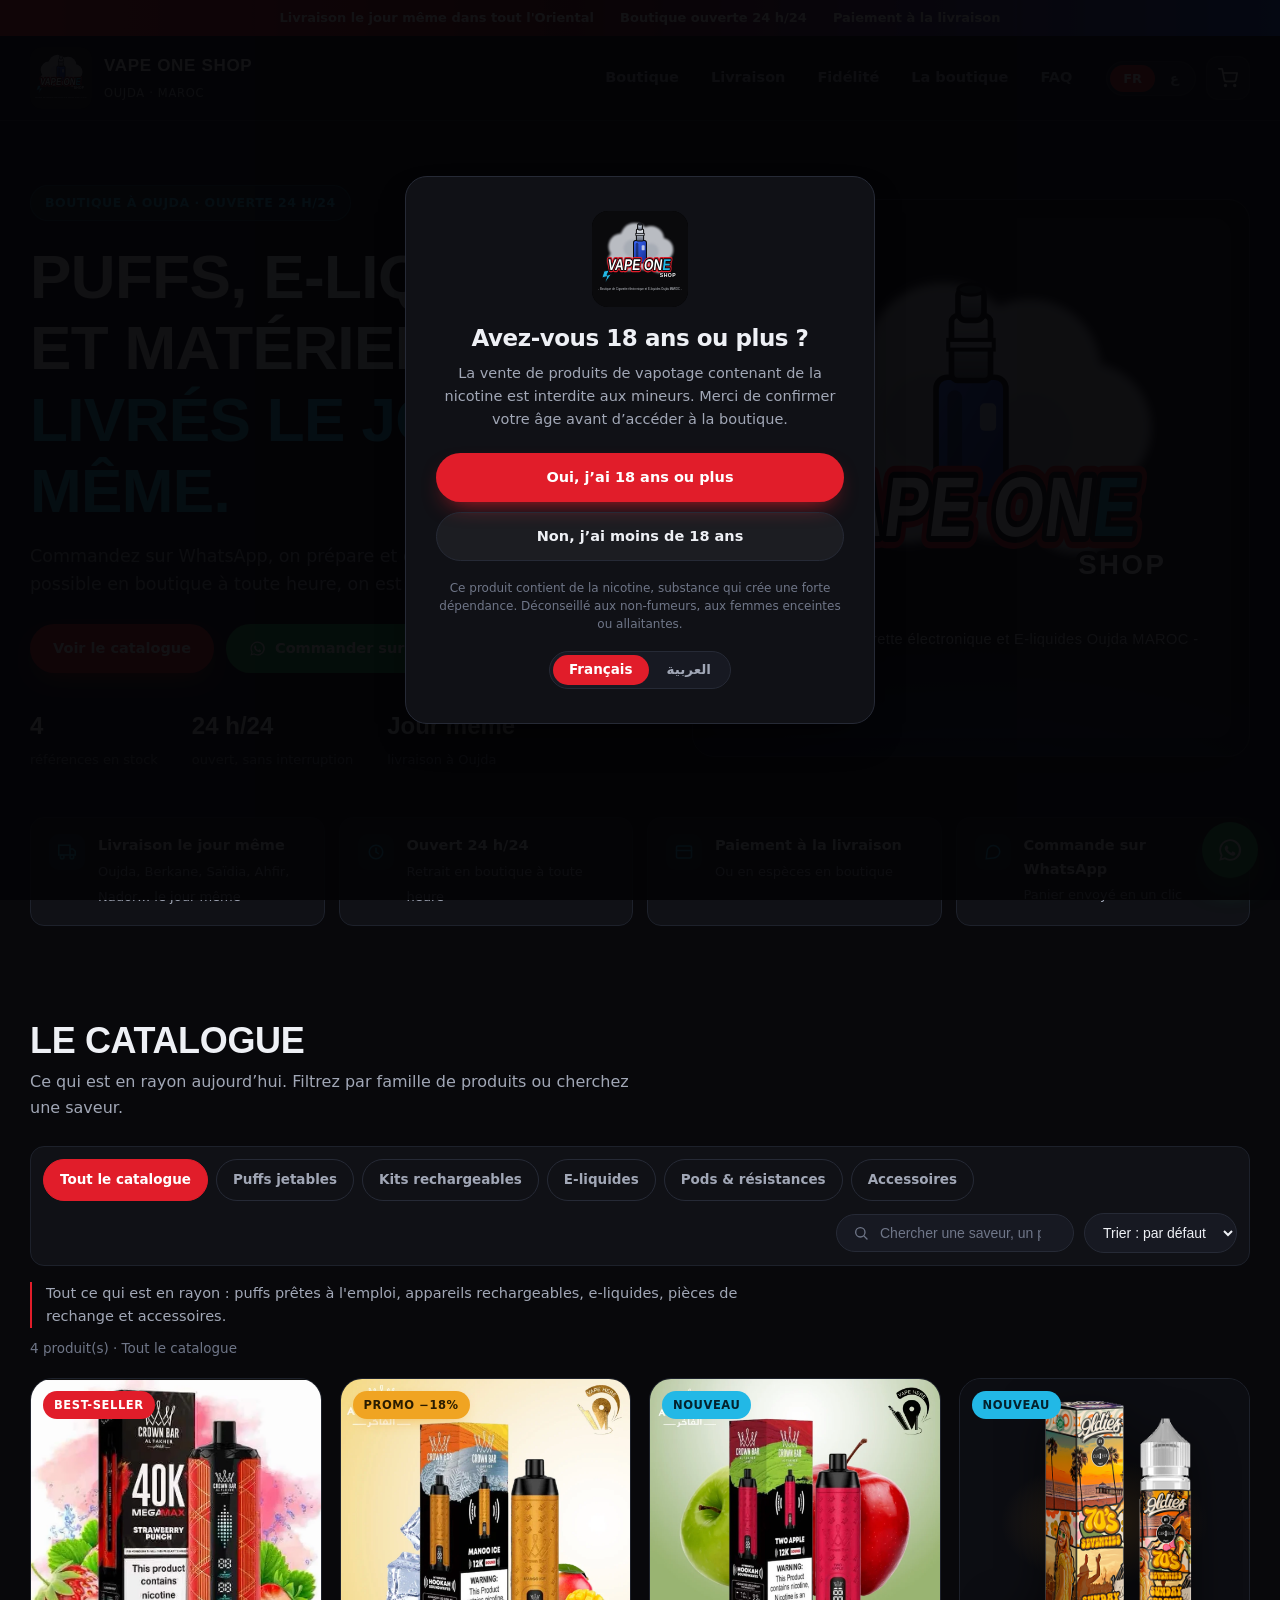
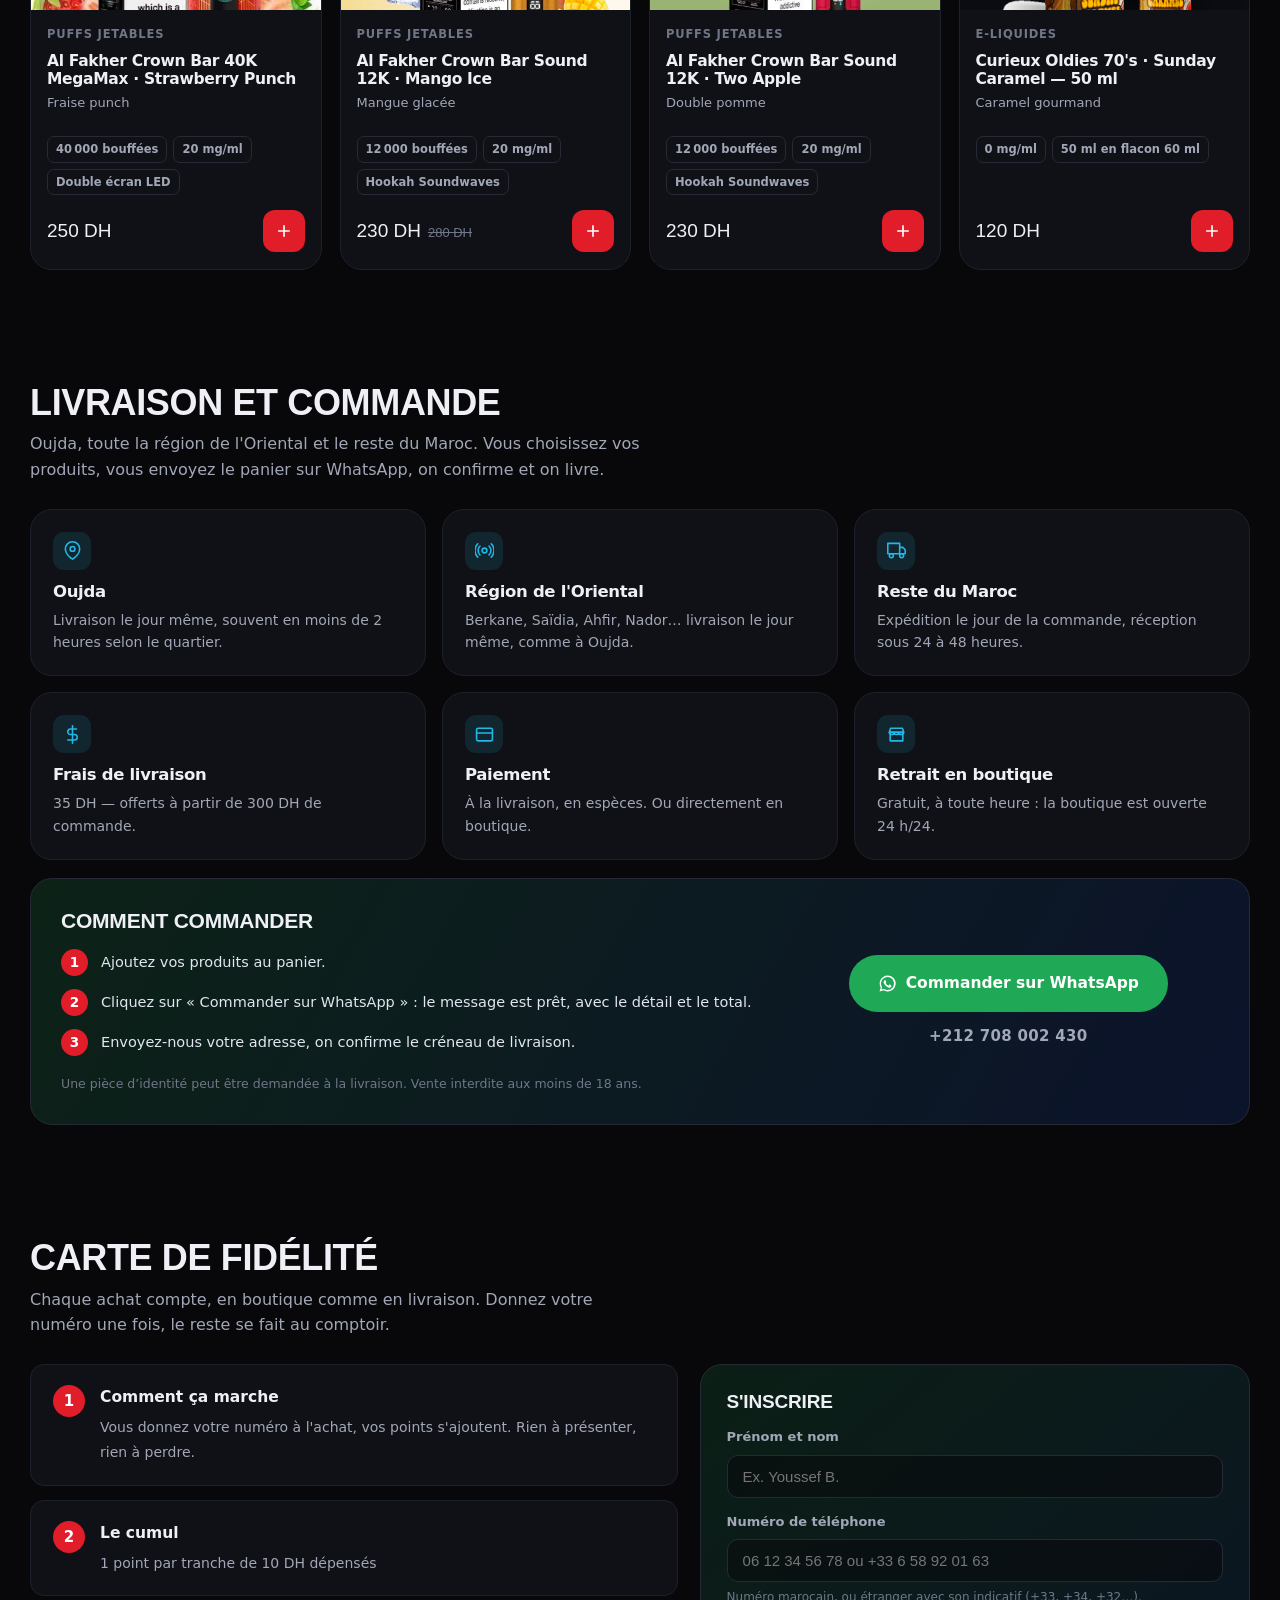
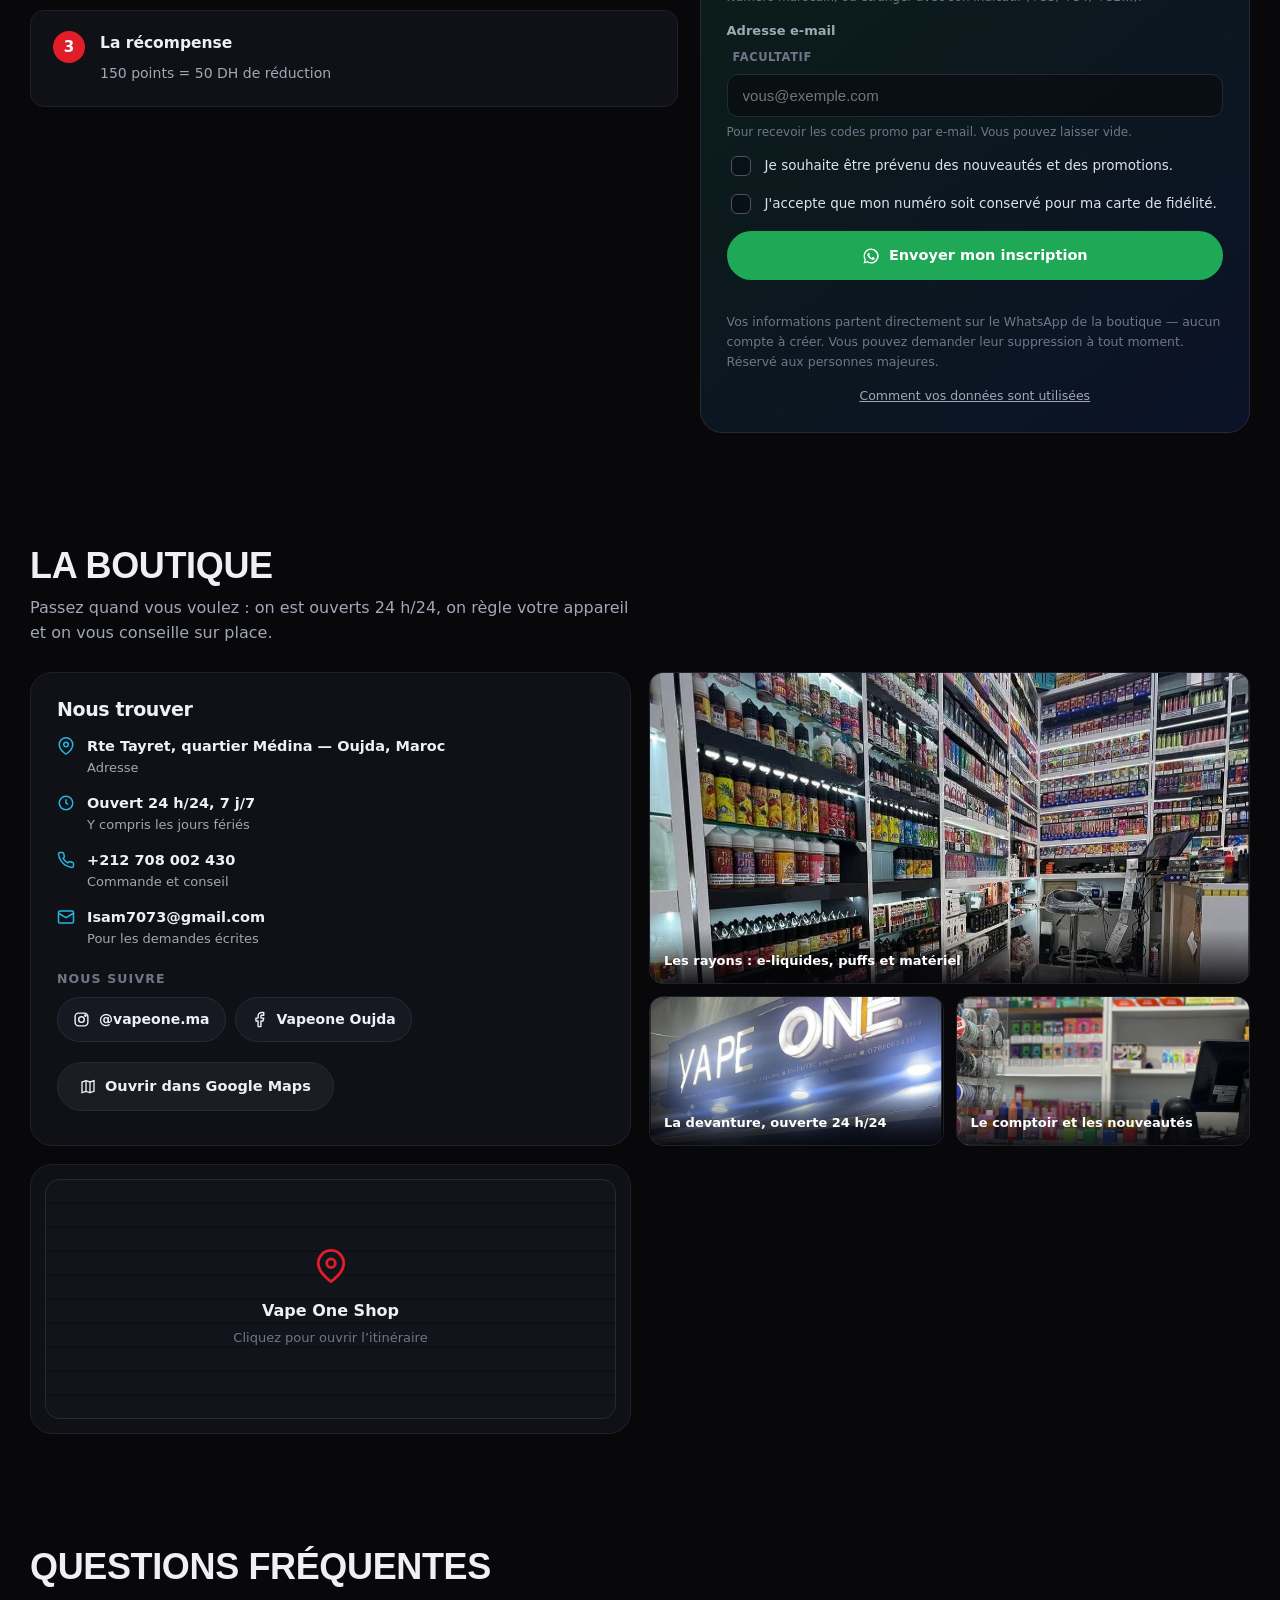
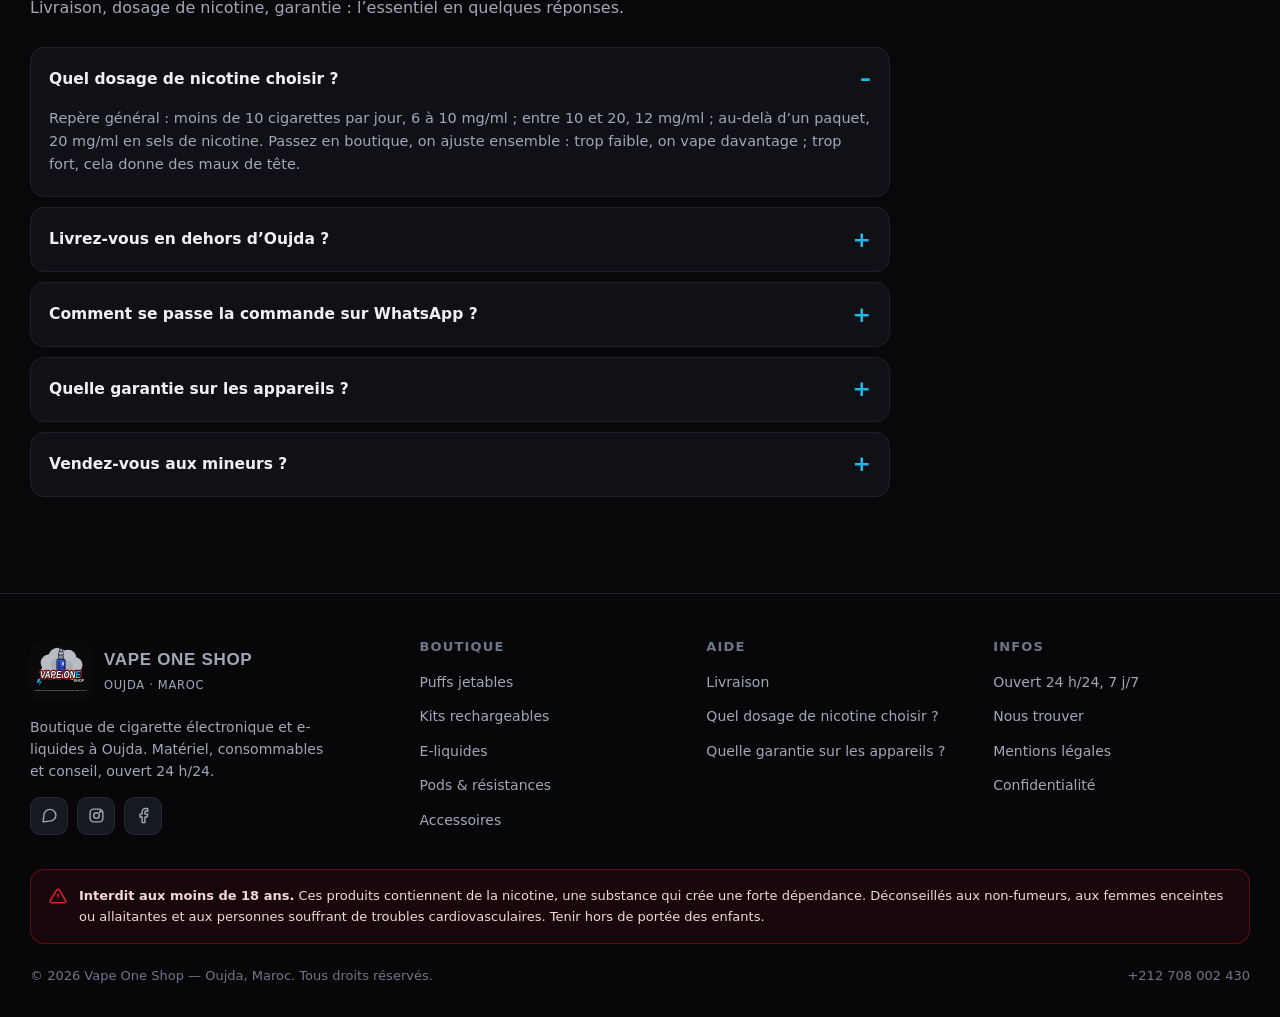
==== commit 0be96b72: "Champ e-mail facultatif dans le formulaire de fidélité Contrôlé uniquement s'il est renseigné, et om" ====
--- a/index.html
+++ b/index.html
@@ -21,7 +21,7 @@
 <meta property="og:locale" content="fr_MA">
 <meta property="og:locale:alternate" content="ar_MA">
 <meta name="twitter:card" content="summary_large_image">
-<link rel="stylesheet" href="assets/css/styles.css?v=7">
+<link rel="stylesheet" href="assets/css/styles.css?v=8">
 </head>
 <body>
 
@@ -293,6 +293,12 @@
             <span data-i18n="fid.phone"></span>
             <input type="tel" id="fidPhone" autocomplete="tel" inputmode="tel" data-i18n-ph="fid.phonePh">
             <small class="hint" data-i18n="fid.phoneHint"></small>
+          </label>
+
+          <label class="field">
+            <span data-i18n="fid.mail"></span> <em class="opt" data-i18n="fid.mailOpt"></em>
+            <input type="email" id="fidMail" autocomplete="email" inputmode="email" data-i18n-ph="fid.mailPh">
+            <small class="hint" data-i18n="fid.mailHint"></small>
           </label>
 
           <label class="check">
@@ -503,8 +509,8 @@
 
 <div class="toasts" id="toasts"></div>
 
-<script src="assets/js/i18n.js?v=7"></script>
-<script src="assets/js/products.js?v=7"></script>
-<script src="assets/js/app.js?v=7"></script>
+<script src="assets/js/i18n.js?v=8"></script>
+<script src="assets/js/products.js?v=8"></script>
+<script src="assets/js/app.js?v=8"></script>
 </body>
 </html>
--- a/assets/css/styles.css
+++ b/assets/css/styles.css
@@ -827,3 +827,8 @@
 .back-link:hover { color: var(--text); }
 
 .field .hint { color: var(--faint); font-size: 12px; line-height: 1.45; }
+
+.field .opt {
+  font-style: normal; font-size: 11.5px; font-weight: 700; color: var(--faint);
+  text-transform: uppercase; letter-spacing: .05em; margin-inline-start: 6px;
+}
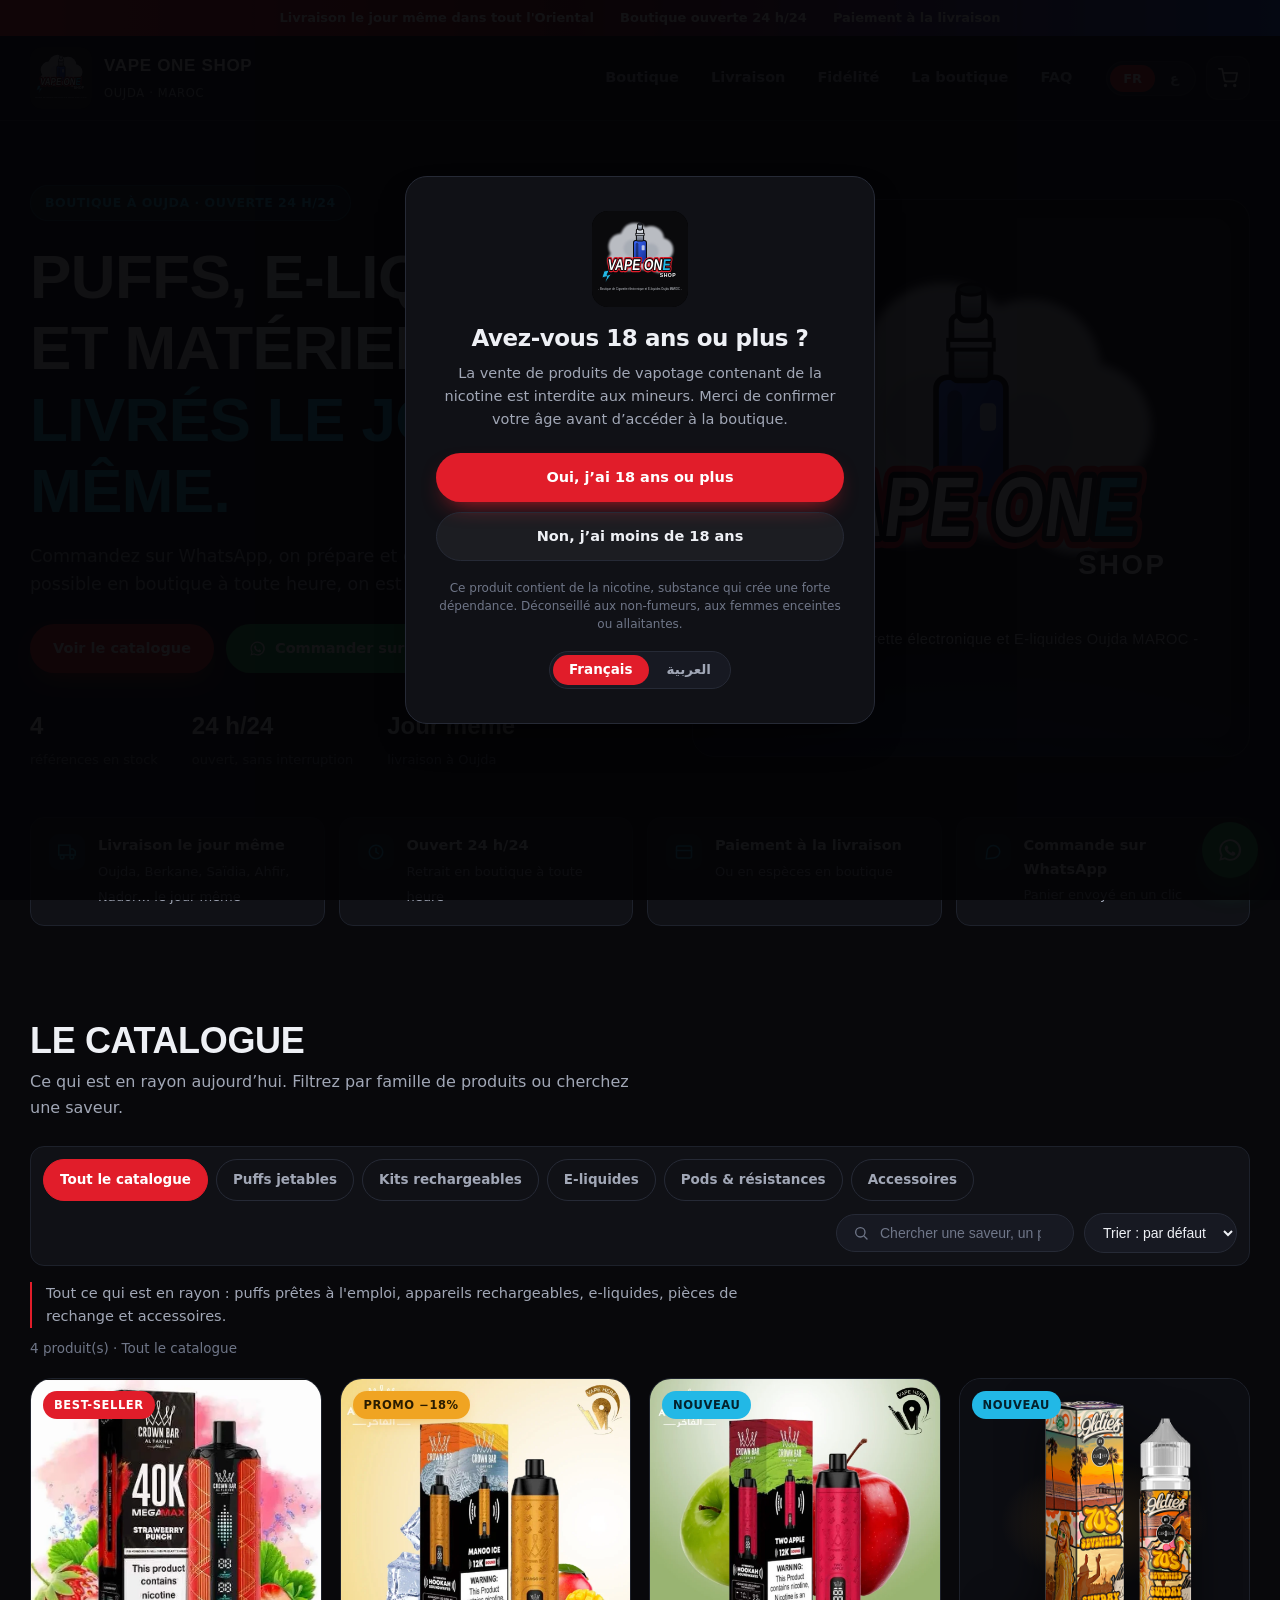
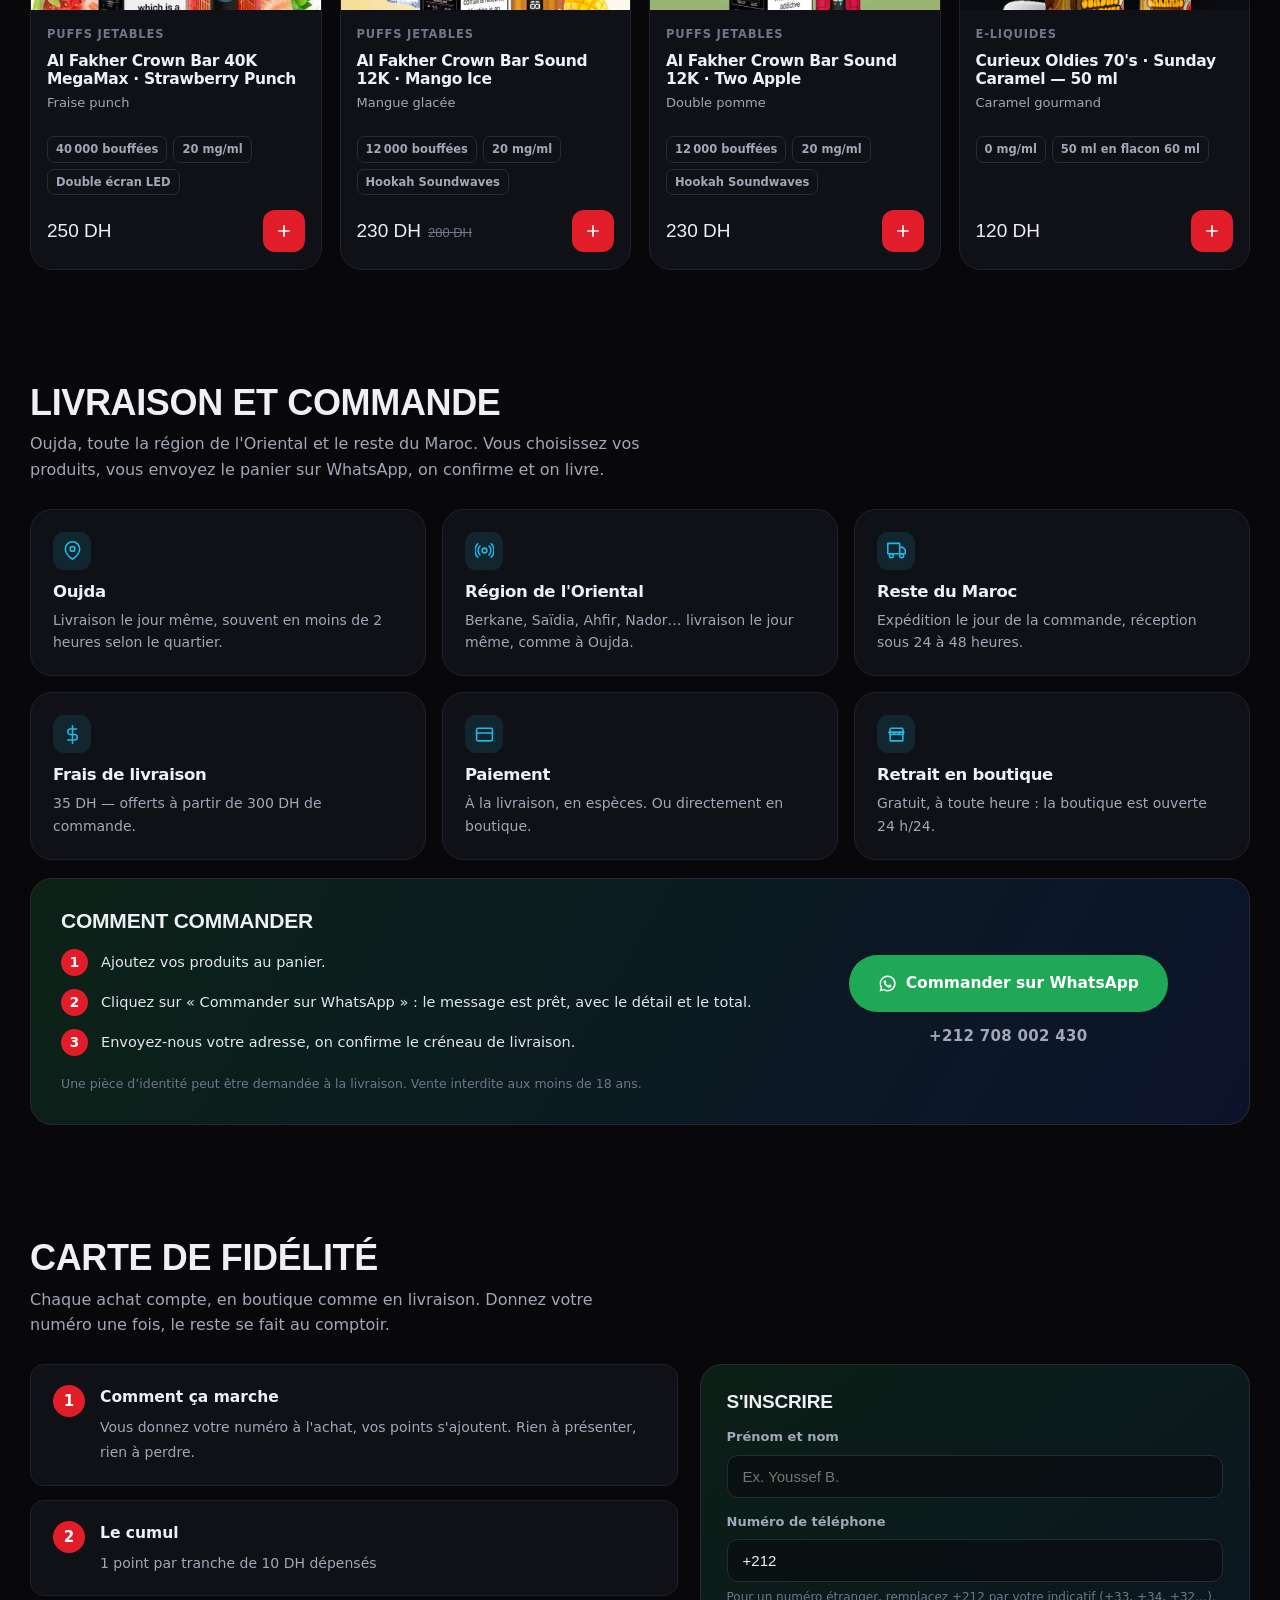
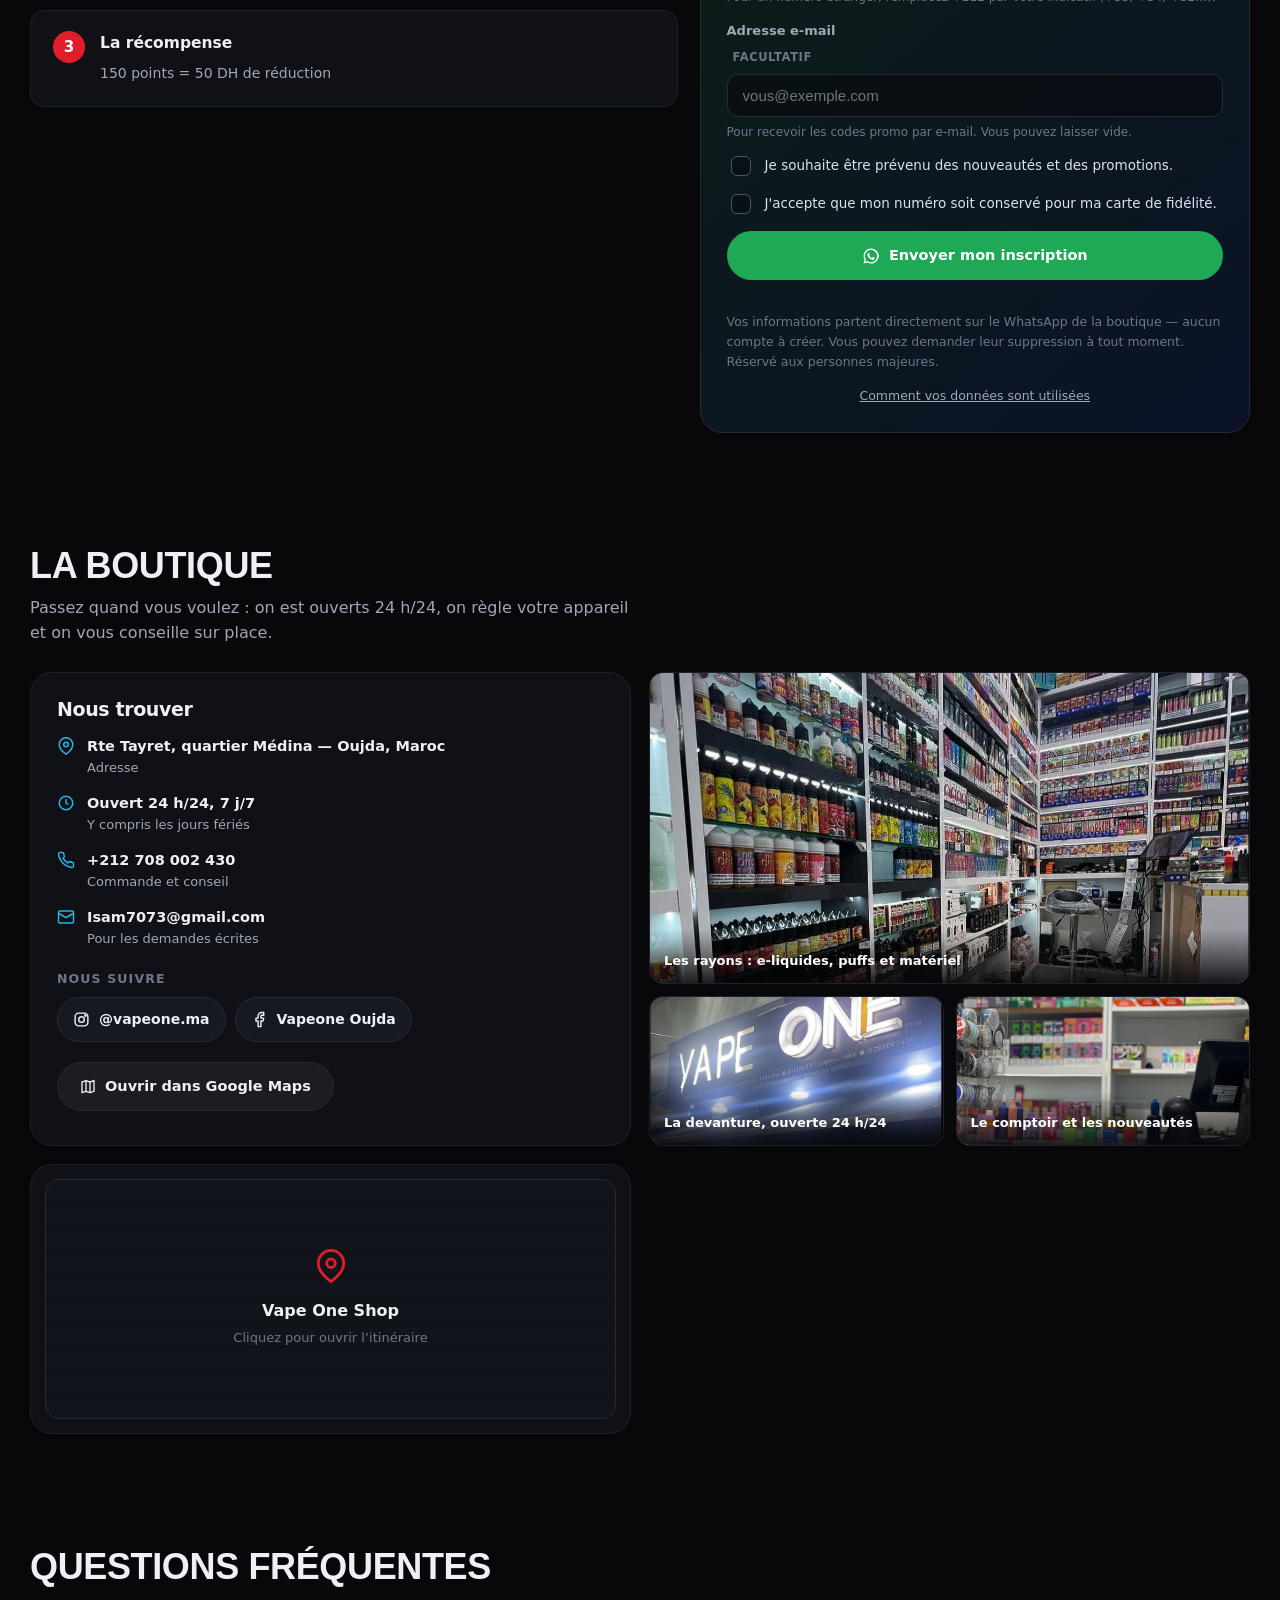
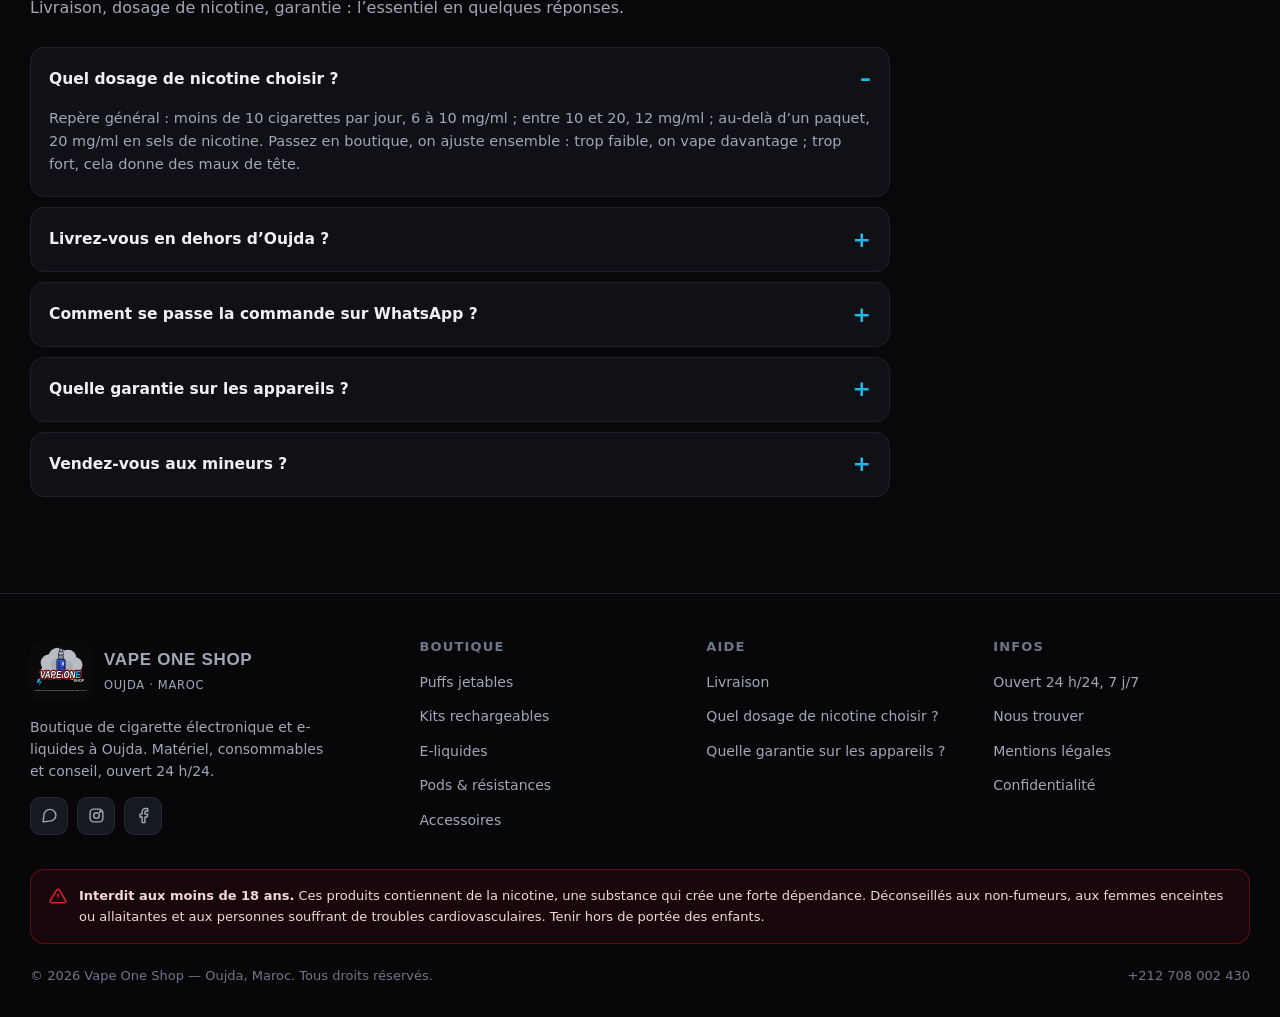
==== commit 91dff7cd: "Indicatif +212 pré-rempli dans le champ téléphone Le zéro national saisi après l'indicatif est retir" ====
--- a/index.html
+++ b/index.html
@@ -21,7 +21,7 @@
 <meta property="og:locale" content="fr_MA">
 <meta property="og:locale:alternate" content="ar_MA">
 <meta name="twitter:card" content="summary_large_image">
-<link rel="stylesheet" href="assets/css/styles.css?v=8">
+<link rel="stylesheet" href="assets/css/styles.css?v=9">
 </head>
 <body>
 
@@ -291,7 +291,7 @@
 
           <label class="field">
             <span data-i18n="fid.phone"></span>
-            <input type="tel" id="fidPhone" autocomplete="tel" inputmode="tel" data-i18n-ph="fid.phonePh">
+            <input type="tel" id="fidPhone" autocomplete="tel" inputmode="tel" value="+212 " data-i18n-ph="fid.phonePh">
             <small class="hint" data-i18n="fid.phoneHint"></small>
           </label>
 
@@ -509,8 +509,8 @@
 
 <div class="toasts" id="toasts"></div>
 
-<script src="assets/js/i18n.js?v=8"></script>
-<script src="assets/js/products.js?v=8"></script>
-<script src="assets/js/app.js?v=8"></script>
+<script src="assets/js/i18n.js?v=9"></script>
+<script src="assets/js/products.js?v=9"></script>
+<script src="assets/js/app.js?v=9"></script>
 </body>
 </html>
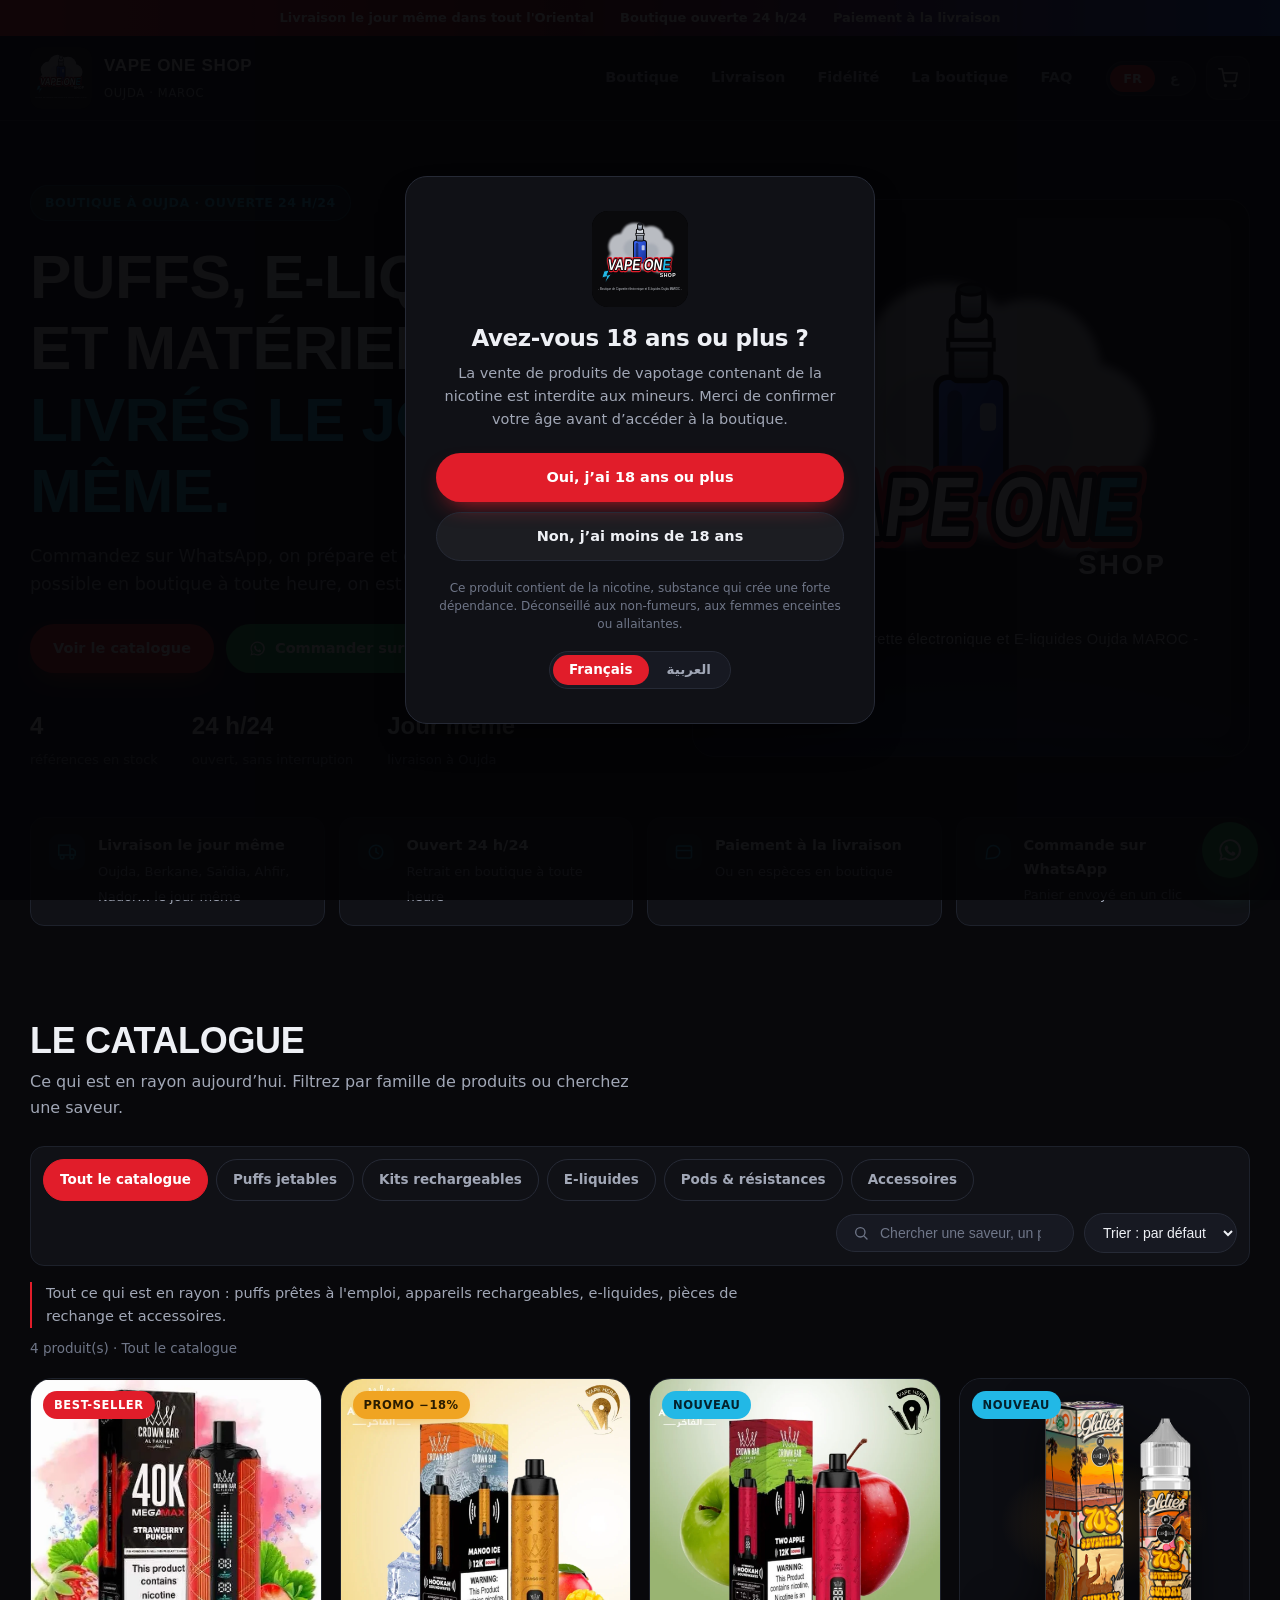
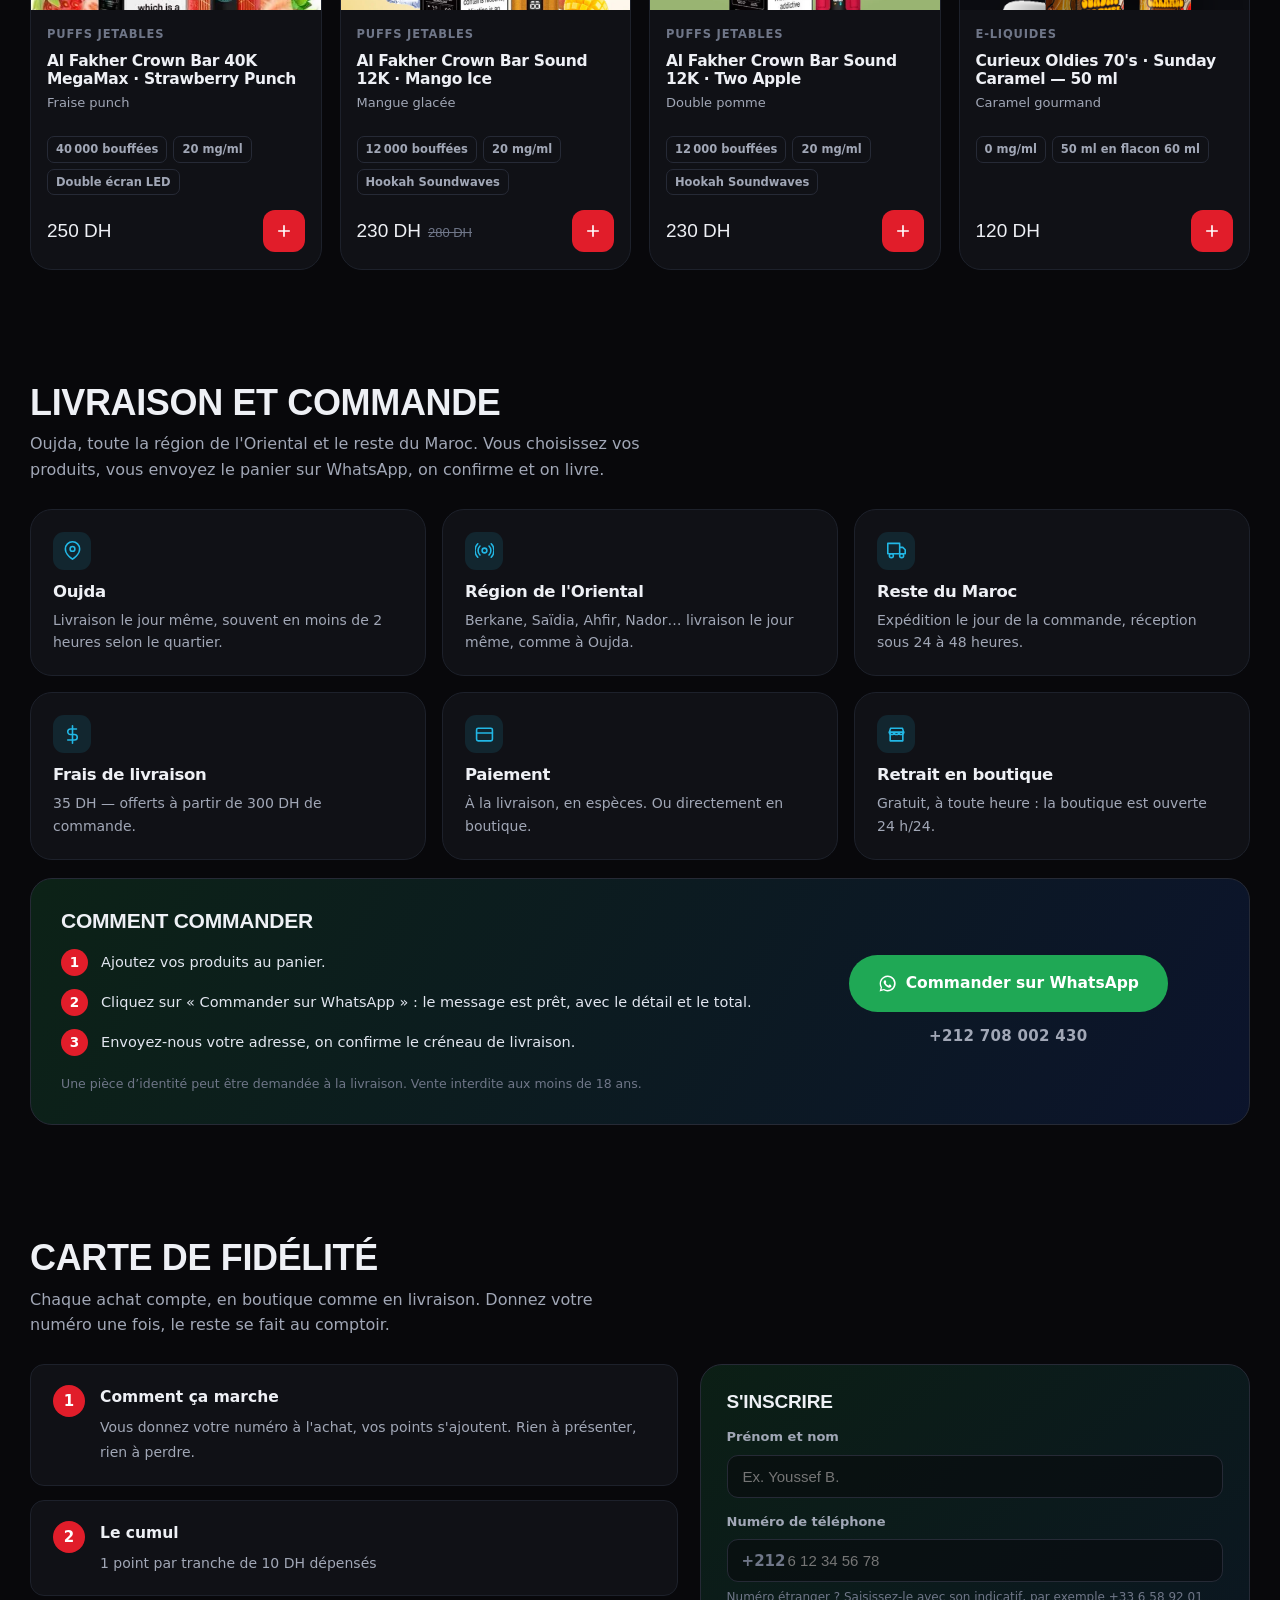
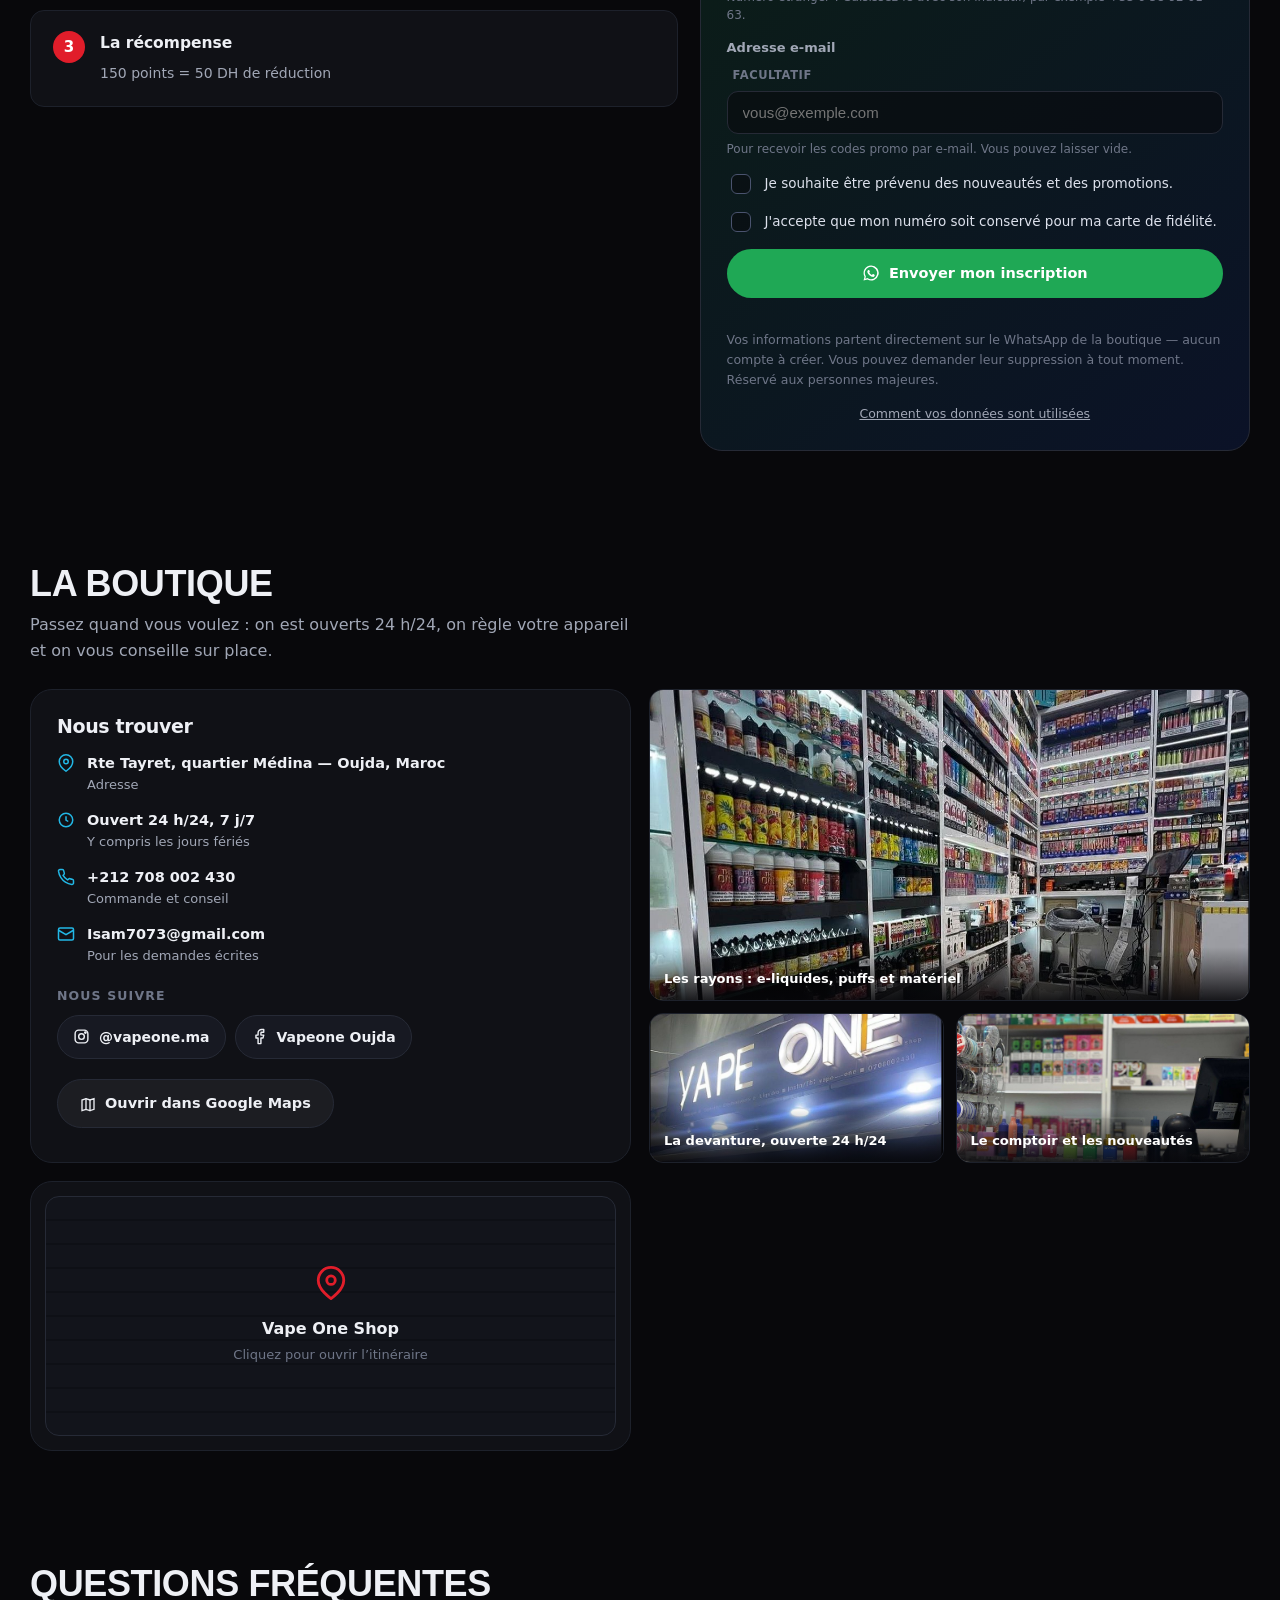
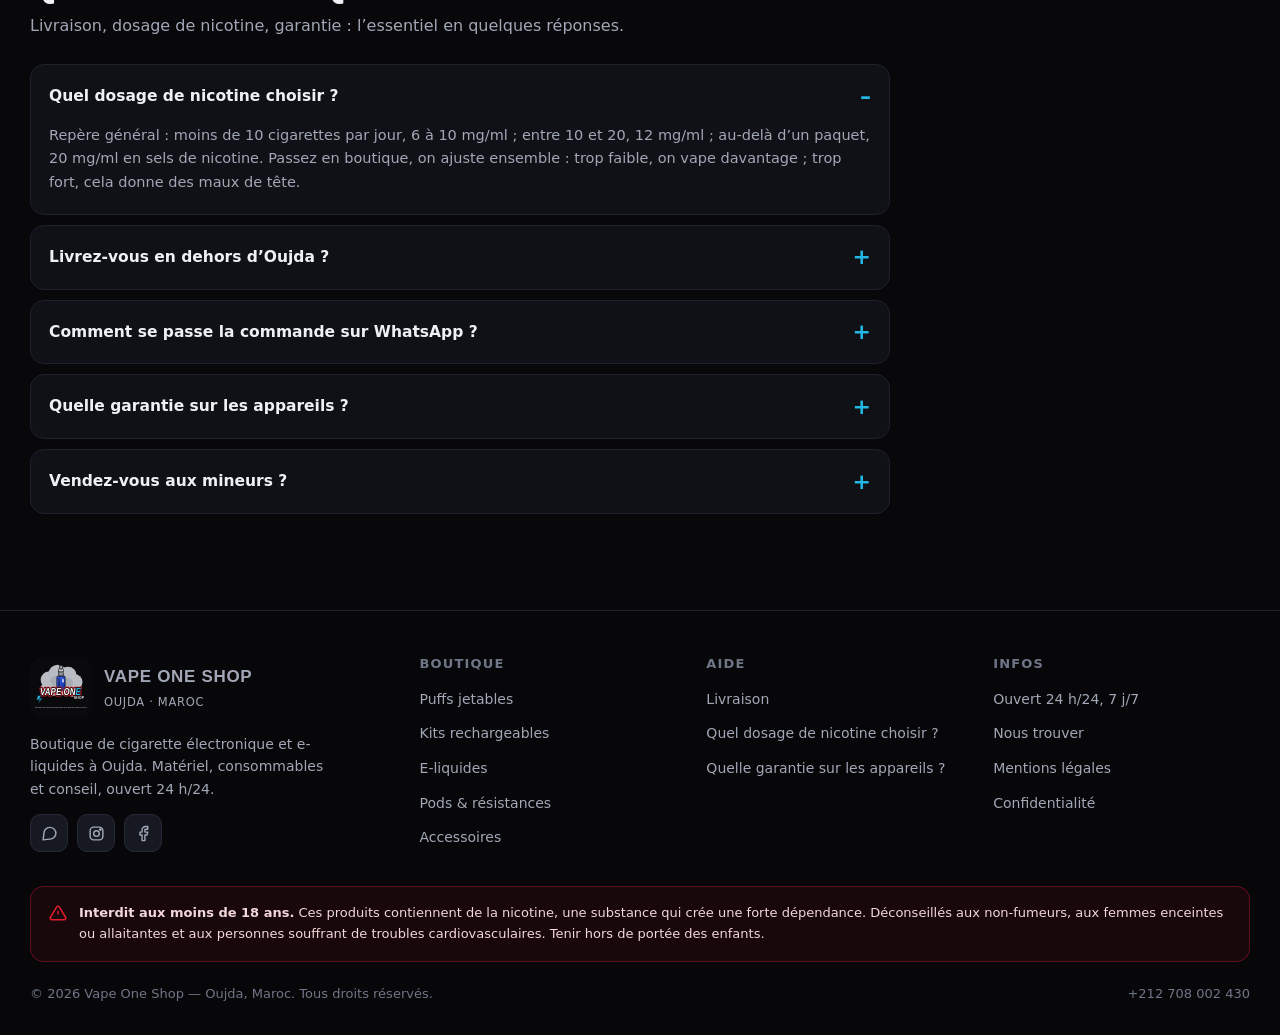
==== commit c34ea67d: "Indicatif +212 affiché en gris dans le champ, sans être saisi Le préfixe s'efface dès que le client " ====
--- a/index.html
+++ b/index.html
@@ -21,7 +21,7 @@
 <meta property="og:locale" content="fr_MA">
 <meta property="og:locale:alternate" content="ar_MA">
 <meta name="twitter:card" content="summary_large_image">
-<link rel="stylesheet" href="assets/css/styles.css?v=9">
+<link rel="stylesheet" href="assets/css/styles.css?v=10">
 </head>
 <body>
 
@@ -291,7 +291,10 @@
 
           <label class="field">
             <span data-i18n="fid.phone"></span>
-            <input type="tel" id="fidPhone" autocomplete="tel" inputmode="tel" value="+212 " data-i18n-ph="fid.phonePh">
+            <span class="tel-field">
+              <span class="tel-prefix" id="telPrefix" aria-hidden="true">+212</span>
+              <input type="tel" id="fidPhone" autocomplete="tel" inputmode="tel" data-i18n-ph="fid.phonePh">
+            </span>
             <small class="hint" data-i18n="fid.phoneHint"></small>
           </label>
 
@@ -509,8 +512,8 @@
 
 <div class="toasts" id="toasts"></div>
 
-<script src="assets/js/i18n.js?v=9"></script>
-<script src="assets/js/products.js?v=9"></script>
-<script src="assets/js/app.js?v=9"></script>
+<script src="assets/js/i18n.js?v=10"></script>
+<script src="assets/js/products.js?v=10"></script>
+<script src="assets/js/app.js?v=10"></script>
 </body>
 </html>
--- a/assets/css/styles.css
+++ b/assets/css/styles.css
@@ -832,3 +832,14 @@
   font-style: normal; font-size: 11.5px; font-weight: 700; color: var(--faint);
   text-transform: uppercase; letter-spacing: .05em; margin-inline-start: 6px;
 }
+
+/* indicatif affiché en gris dans le champ téléphone */
+.tel-field { position: relative; display: block; }
+.tel-field .tel-prefix {
+  position: absolute; inset-inline-start: 15px; top: 50%; transform: translateY(-50%);
+  color: var(--faint); font-size: 15px; pointer-events: none;
+  transition: opacity .15s;
+}
+.tel-field input { padding-inline-start: 60px; }
+.tel-field.own-code .tel-prefix { opacity: 0; }
+.tel-field.own-code input { padding-inline-start: 15px; }
